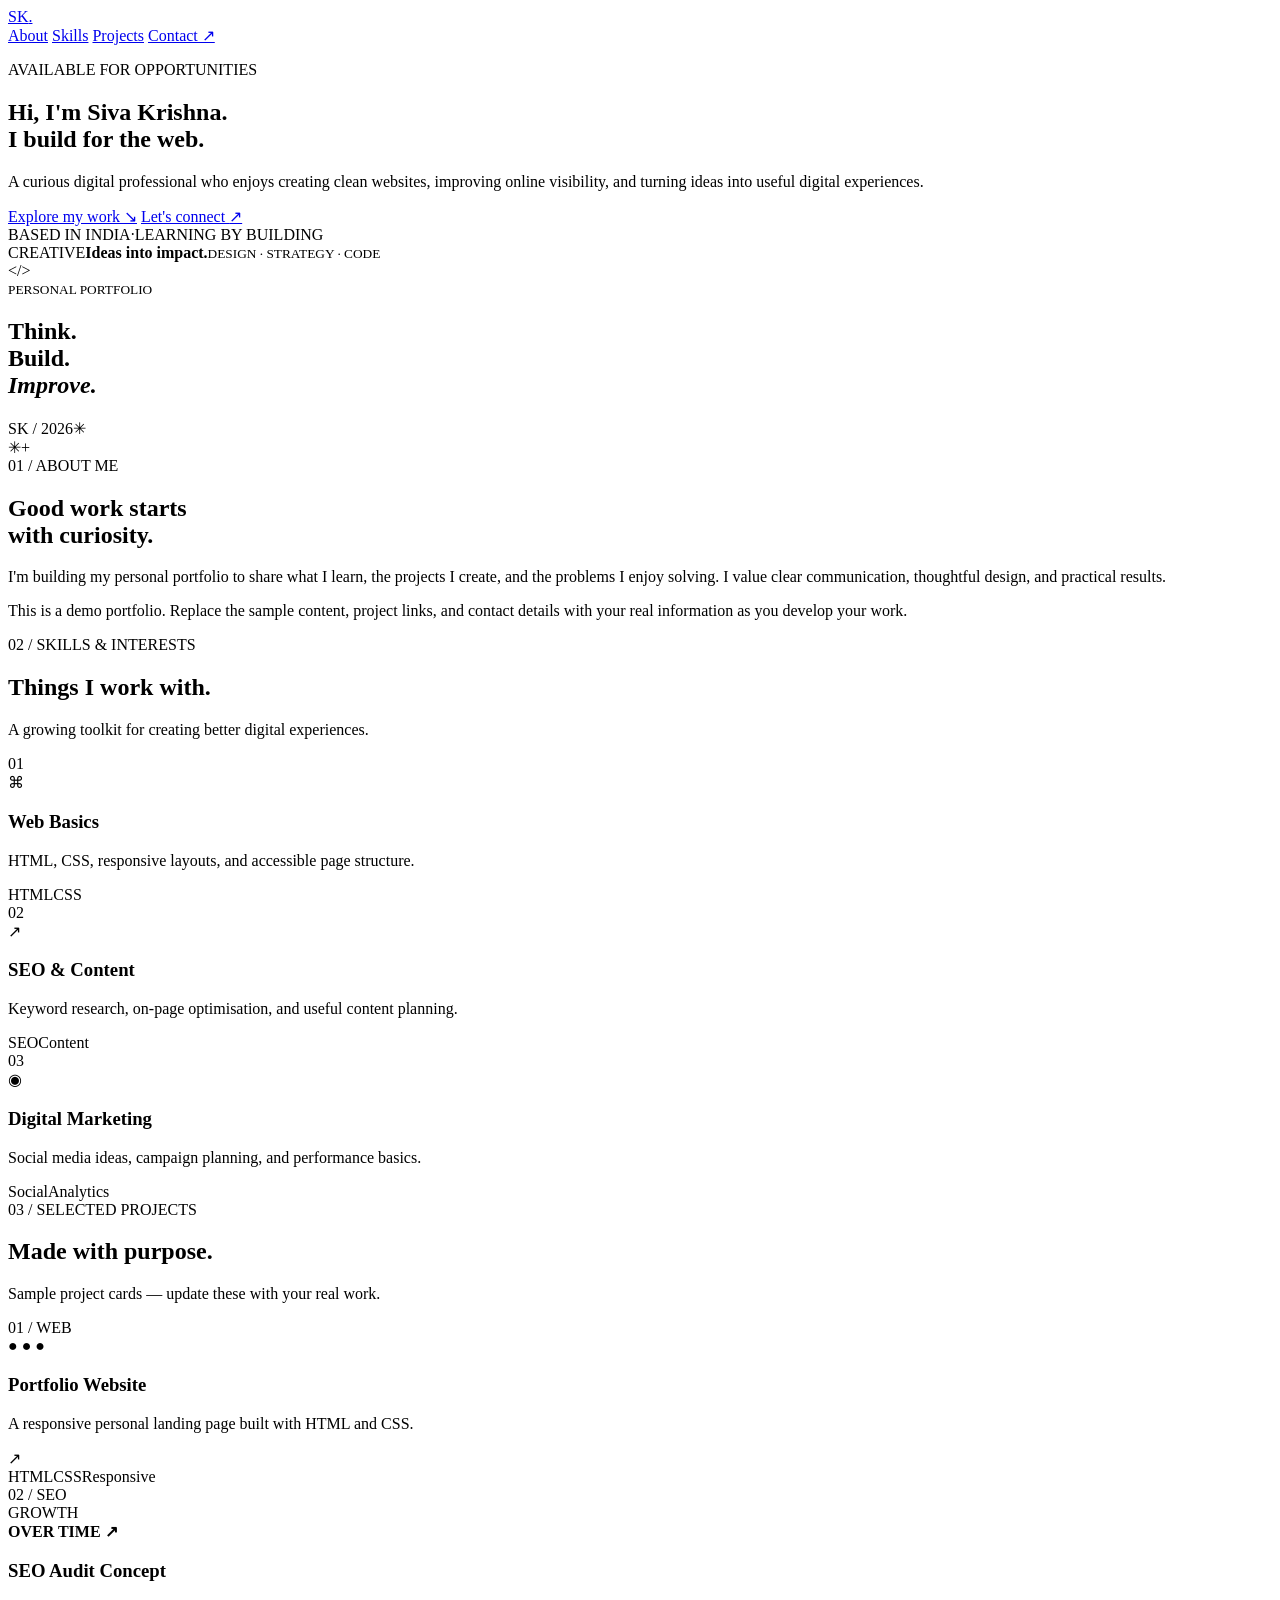
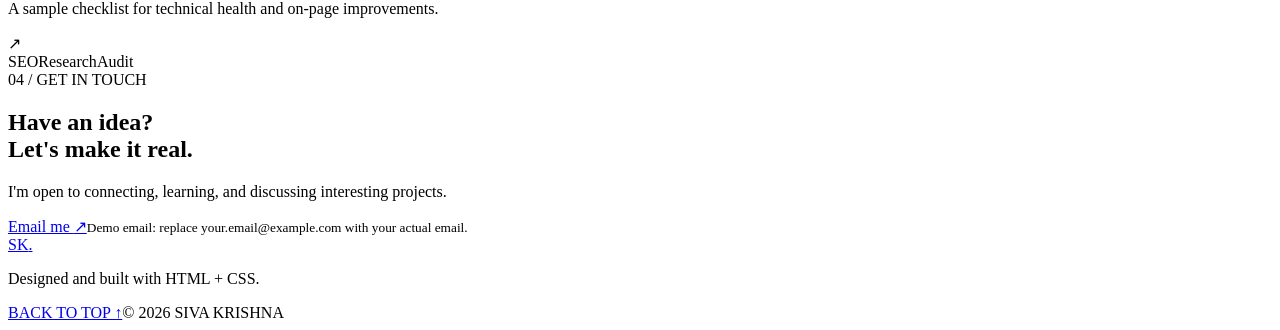
==== index.html @ f0904571 "Add responsive portfolio landing page" ====
<!DOCTYPE html>
<html lang="en">
<head>
  <meta charset="UTF-8">
  <meta name="viewport" content="width=device-width, initial-scale=1.0">
  <meta name="description" content="Siva Krishna's portfolio — web development, SEO, and digital projects.">
  <title>Siva Krishna | Portfolio</title>
  <link rel="stylesheet" href="style.css">
  <link rel="preconnect" href="https://fonts.googleapis.com">
  <link rel="preconnect" href="https://fonts.gstatic.com" crossorigin>
  <link href="https://fonts.googleapis.com/css2?family=DM+Sans:wght@400;500;600;700&family=Space+Grotesk:wght@400;500;600;700&display=swap" rel="stylesheet">
</head>
<body>
  <header class="site-header">
    <a class="brand" href="#home">SK<span>.</span></a>
    <nav aria-label="Main navigation">
      <a href="#about">About</a>
      <a href="#skills">Skills</a>
      <a href="#projects">Projects</a>
      <a class="nav-contact" href="#contact">Contact ↗</a>
    </nav>
  </header>

  <main>
    <section class="hero section-wrap" id="home">
      <div class="hero-copy">
        <p class="eyebrow"><span class="status-dot"></span> AVAILABLE FOR OPPORTUNITIES</p>
        <h1>Hi, I'm Siva Krishna.<br><span>I build for the web.</span></h1>
        <p class="hero-description">A curious digital professional who enjoys creating clean websites, improving online visibility, and turning ideas into useful digital experiences.</p>
        <div class="hero-actions">
          <a class="button button-primary" href="#projects">Explore my work <span>↘</span></a>
          <a class="button button-quiet" href="#contact">Let's connect <span>↗</span></a>
        </div>
        <div class="hero-meta"><span>BASED IN INDIA</span><span>·</span><span>LEARNING BY BUILDING</span></div>
      </div>
      <div class="hero-art" aria-label="Decorative portfolio graphic">
        <div class="orbit orbit-one"></div><div class="orbit orbit-two"></div>
        <div class="art-card card-back"><span>CREATIVE</span><b>Ideas into impact.</b><small>DESIGN · STRATEGY · CODE</small></div>
        <div class="art-card card-front"><span class="code-mark">&lt;/&gt;</span><div><small>PERSONAL PORTFOLIO</small><h2>Think.<br>Build.<br><em>Improve.</em></h2></div><div class="art-footer"><span>SK / 2026</span><span>✳</span></div></div>
        <span class="floating-star">✳</span><span class="floating-plus">+</span>
      </div>
    </section>

    <section class="about section-wrap" id="about">
      <div class="section-label"><span>01</span> / ABOUT ME</div>
      <div class="about-content"><h2>Good work starts<br>with <span>curiosity.</span></h2><div><p>I'm building my personal portfolio to share what I learn, the projects I create, and the problems I enjoy solving. I value clear communication, thoughtful design, and practical results.</p><p>This is a demo portfolio. Replace the sample content, project links, and contact details with your real information as you develop your work.</p></div></div>
    </section>

    <section class="skills section-wrap" id="skills">
      <div class="section-label"><span>02</span> / SKILLS & INTERESTS</div>
      <div class="section-heading"><h2>Things I work with<span>.</span></h2><p>A growing toolkit for creating better digital experiences.</p></div>
      <div class="skill-grid">
        <article class="skill-card"><span class="skill-number">01</span><div class="skill-icon">⌘</div><h3>Web Basics</h3><p>HTML, CSS, responsive layouts, and accessible page structure.</p><div class="tags"><span>HTML</span><span>CSS</span></div></article>
        <article class="skill-card"><span class="skill-number">02</span><div class="skill-icon">↗</div><h3>SEO & Content</h3><p>Keyword research, on-page optimisation, and useful content planning.</p><div class="tags"><span>SEO</span><span>Content</span></div></article>
        <article class="skill-card"><span class="skill-number">03</span><div class="skill-icon">◉</div><h3>Digital Marketing</h3><p>Social media ideas, campaign planning, and performance basics.</p><div class="tags"><span>Social</span><span>Analytics</span></div></article>
      </div>
    </section>

    <section class="projects section-wrap" id="projects">
      <div class="section-label"><span>03</span> / SELECTED PROJECTS</div>
      <div class="section-heading"><h2>Made with purpose<span>.</span></h2><p>Sample project cards — update these with your real work.</p></div>
      <div class="project-grid">
        <article class="project-card"><div class="project-visual visual-one"><span class="visual-label">01 / WEB</span><div class="mini-window"><div class="window-dots">● ● ●</div><div class="mini-lines"></div><div class="mini-block"></div></div></div><div class="project-info"><div><h3>Portfolio Website</h3><p>A responsive personal landing page built with HTML and CSS.</p></div><span class="project-arrow">↗</span></div><div class="tags"><span>HTML</span><span>CSS</span><span>Responsive</span></div></article>
        <article class="project-card"><div class="project-visual visual-two"><span class="visual-label">02 / SEO</span><div class="chart-demo"><span style="height:36%"></span><span style="height:58%"></span><span style="height:45%"></span><span style="height:78%"></span><span style="height:94%"></span></div><div class="chart-caption">GROWTH<br><b>OVER TIME ↗</b></div></div><div class="project-info"><div><h3>SEO Audit Concept</h3><p>A sample checklist for technical health and on-page improvements.</p></div><span class="project-arrow">↗</span></div><div class="tags"><span>SEO</span><span>Research</span><span>Audit</span></div></article>
      </div>
    </section>

    <section class="contact section-wrap" id="contact">
      <div class="contact-panel"><div class="section-label"><span>04</span> / GET IN TOUCH</div><h2>Have an idea?<br><span>Let's make it real.</span></h2><p>I'm open to connecting, learning, and discussing interesting projects.</p><a class="button button-primary" href="mailto:your.email@example.com">Email me <span>↗</span></a><small>Demo email: replace your.email@example.com with your actual email.</small></div>
    </section>
  </main>

  <footer class="site-footer section-wrap"><a class="brand" href="#home">SK<span>.</span></a><p>Designed and built with HTML + CSS.</p><a href="#home">BACK TO TOP ↑</a><span>© 2026 SIVA KRISHNA</span></footer>
</body>
</html>
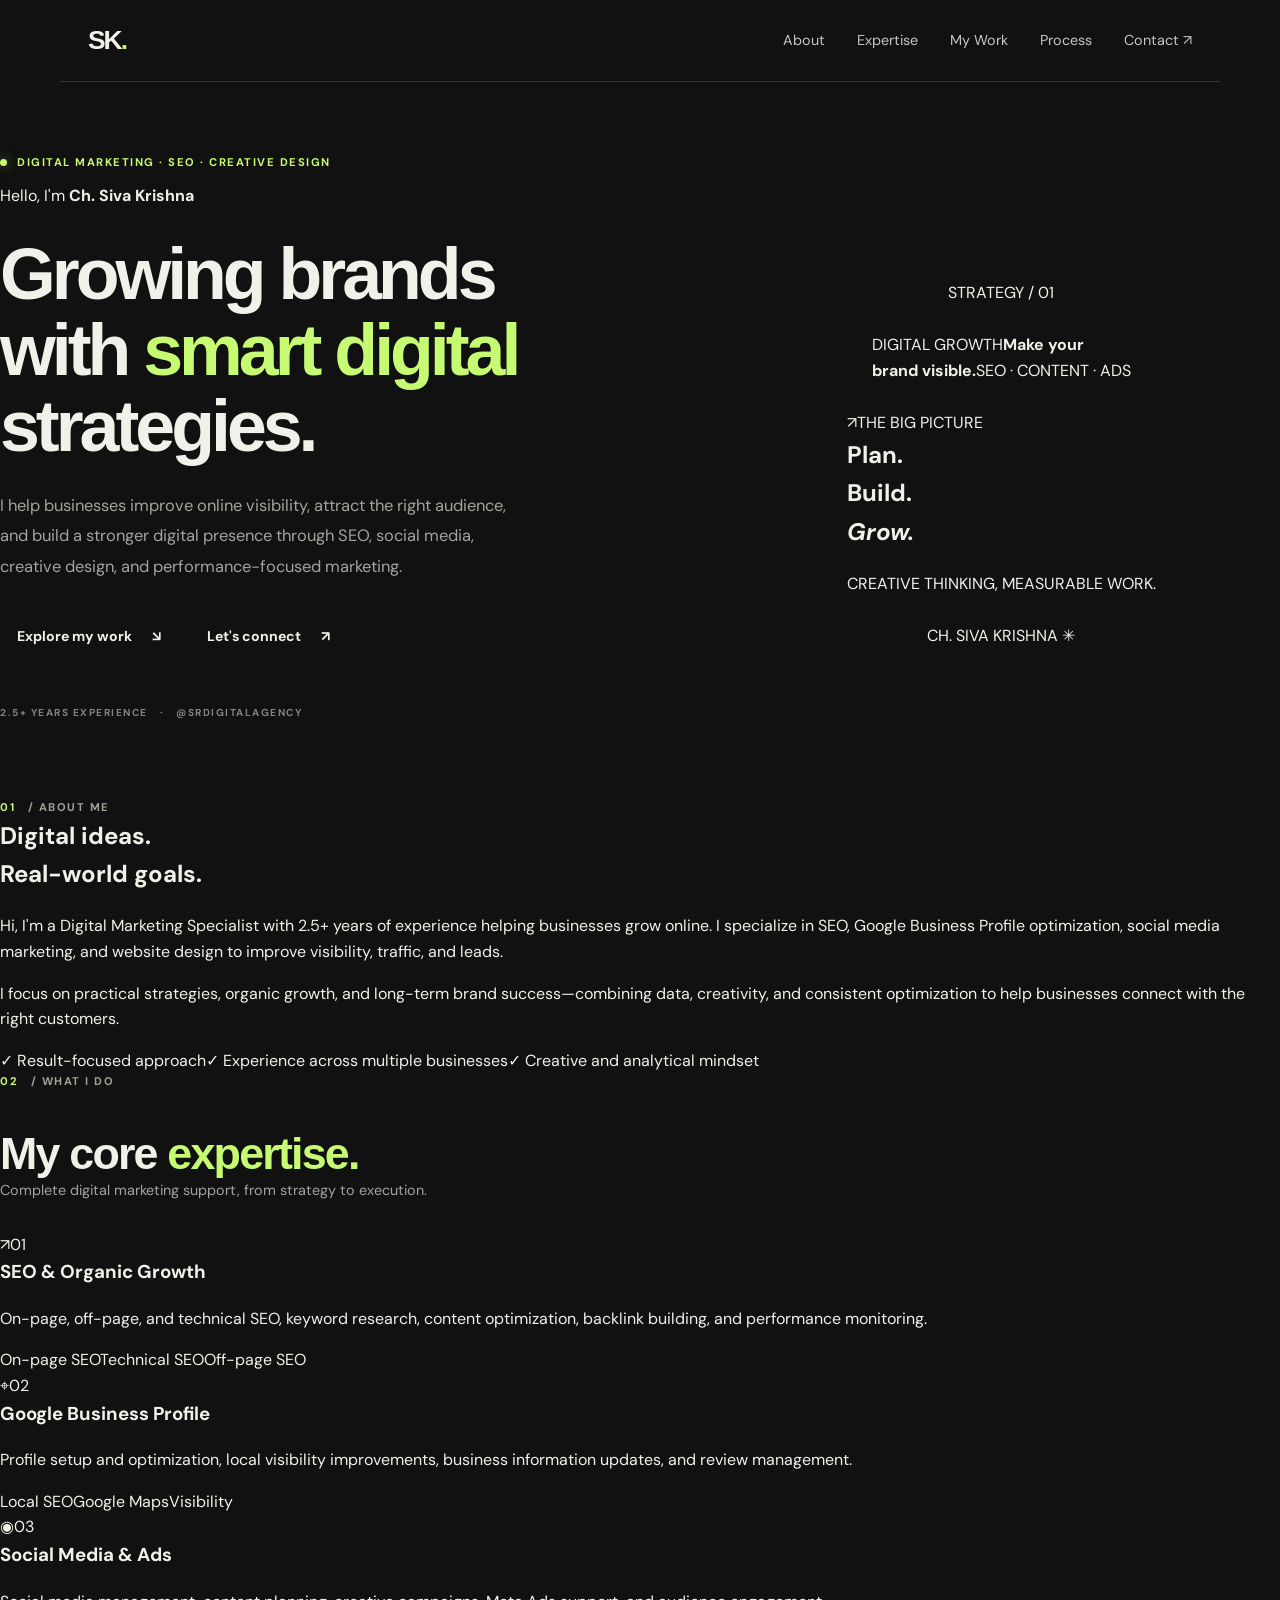
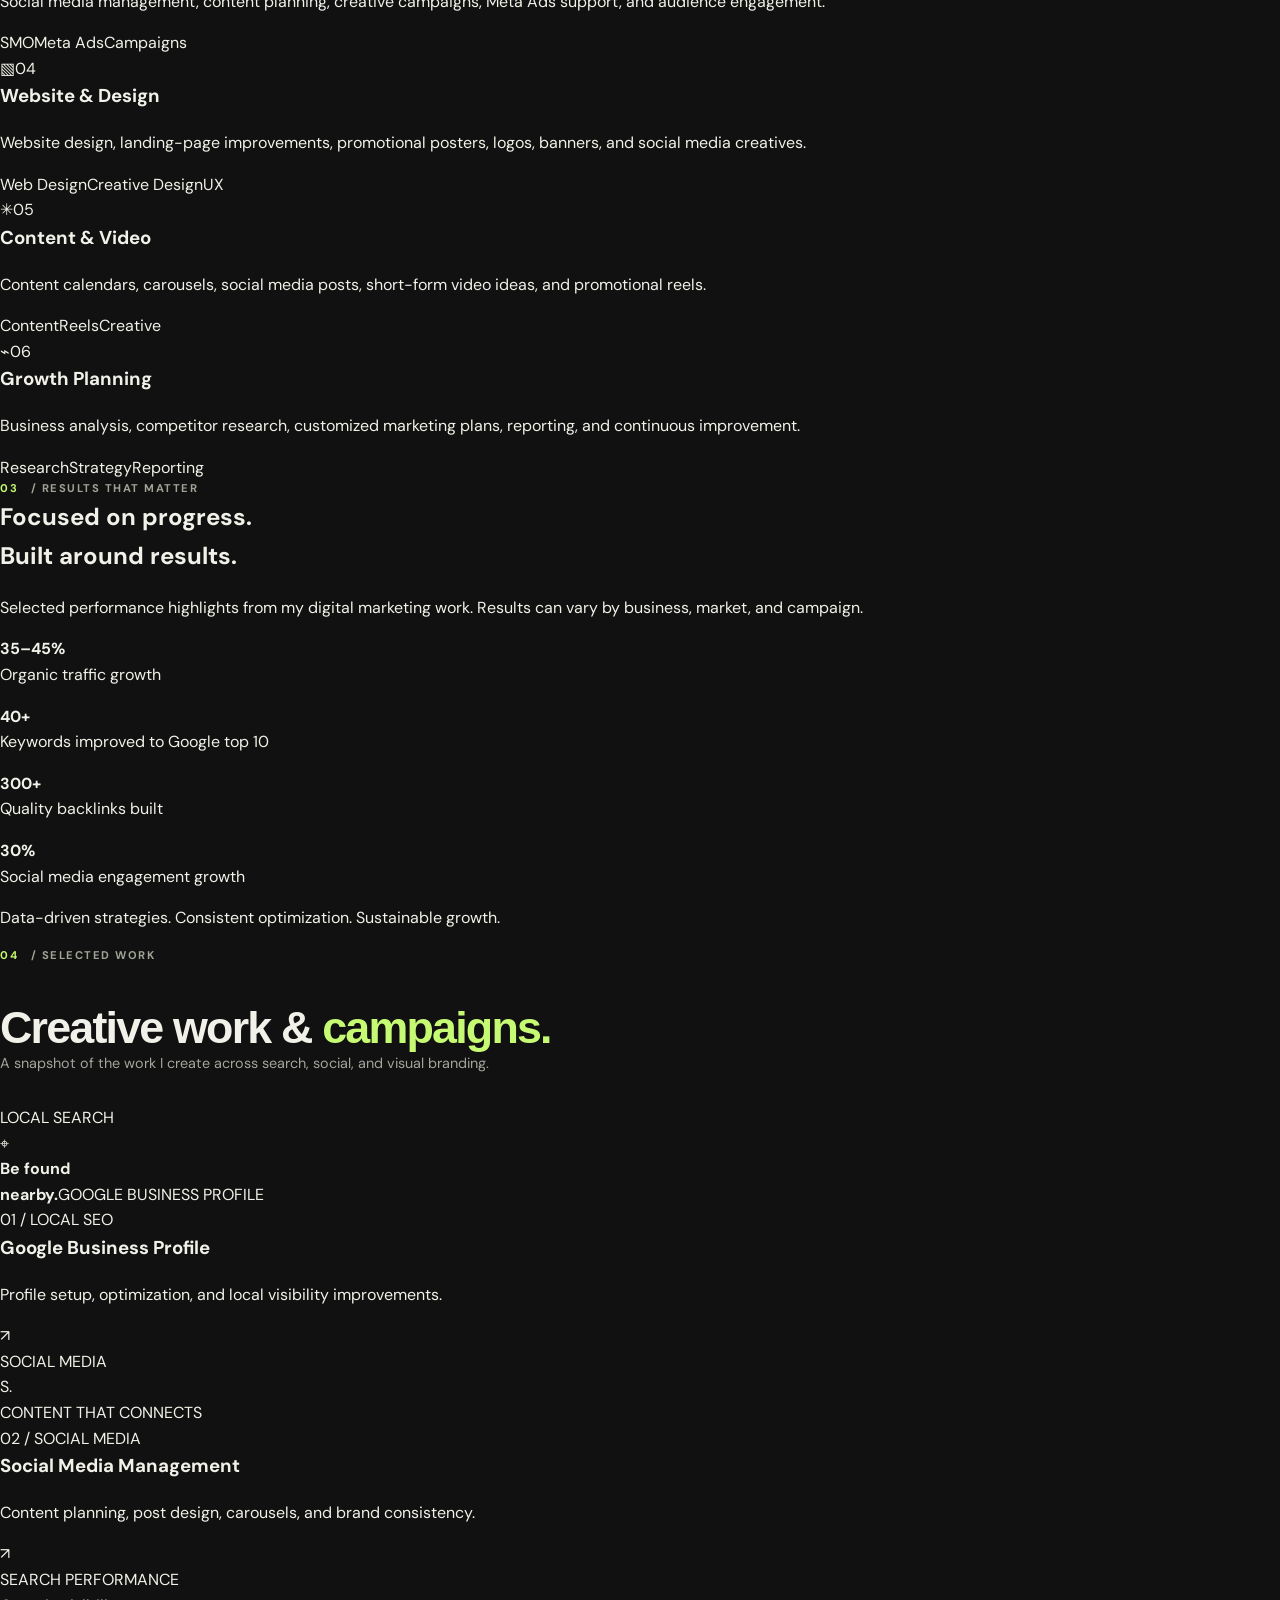
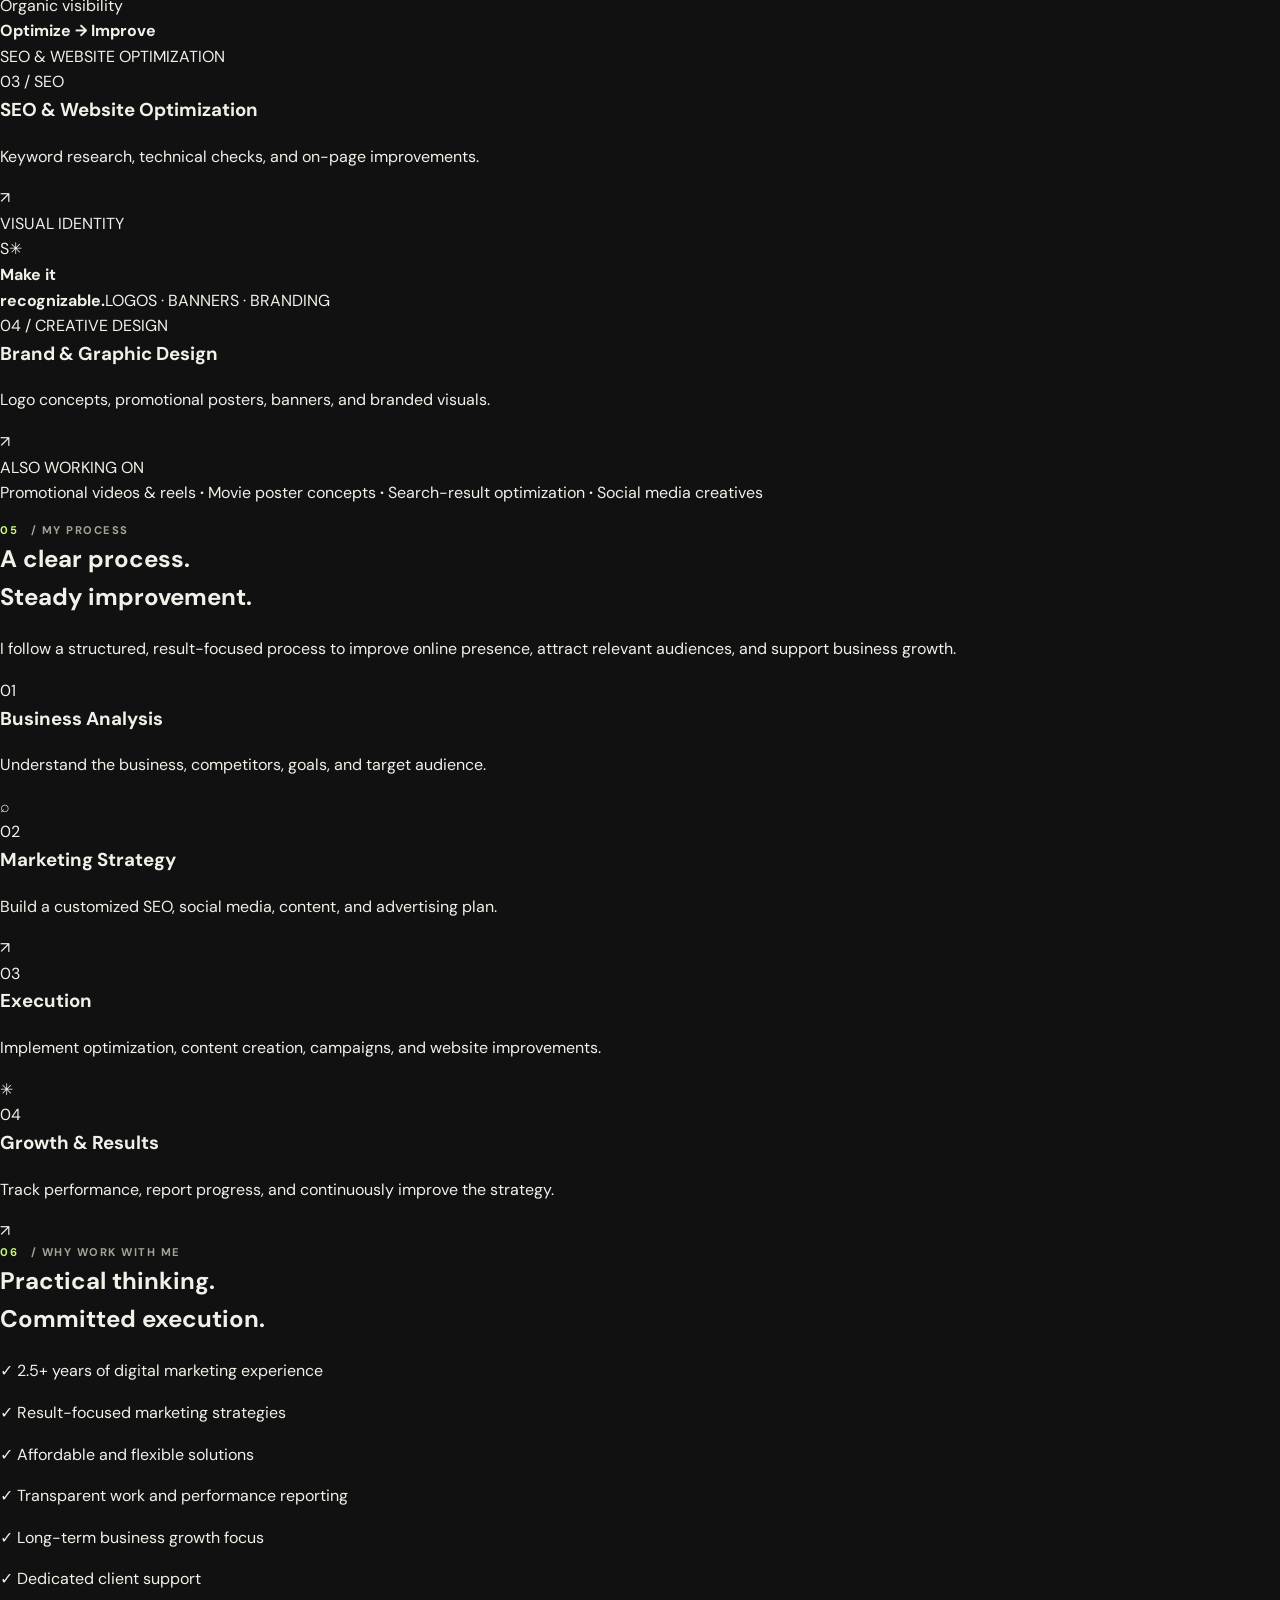
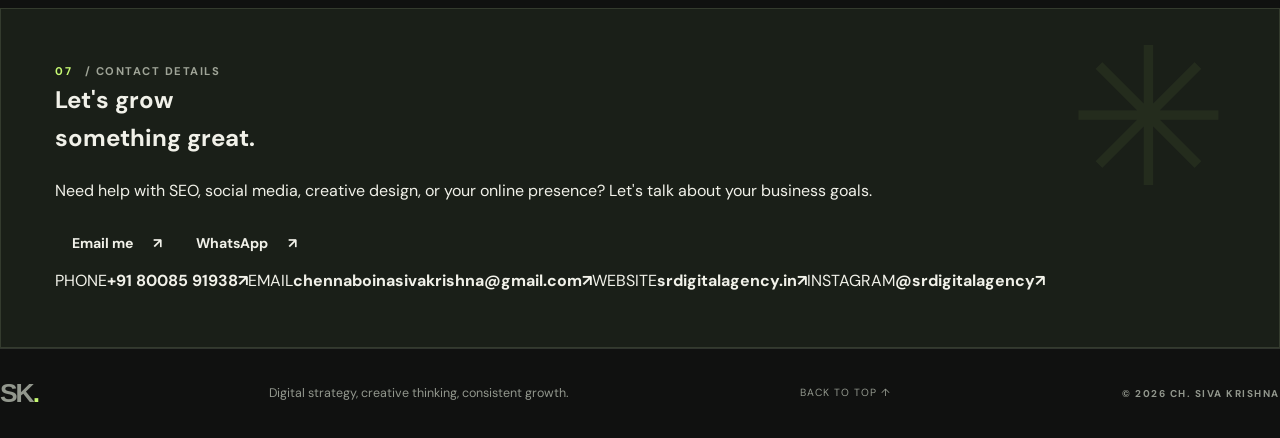
==== commit 45c4216c: "Update portfolio using Canva reference and digital marketing content" ====
--- a/index.html
+++ b/index.html
@@ -3,73 +3,118 @@
 <head>
   <meta charset="UTF-8">
   <meta name="viewport" content="width=device-width, initial-scale=1.0">
-  <meta name="description" content="Siva Krishna's portfolio — web development, SEO, and digital projects.">
-  <title>Siva Krishna | Portfolio</title>
-  <link rel="stylesheet" href="style.css">
+  <meta name="description" content="Ch. Siva Krishna — Digital Marketing Specialist focused on SEO, Google Business Profile, social media marketing, creative design, and website optimization.">
+  <meta name="theme-color" content="#111111">
+  <title>Ch. Siva Krishna | Digital Marketing Portfolio</title>
   <link rel="preconnect" href="https://fonts.googleapis.com">
   <link rel="preconnect" href="https://fonts.gstatic.com" crossorigin>
-  <link href="https://fonts.googleapis.com/css2?family=DM+Sans:wght@400;500;600;700&family=Space+Grotesk:wght@400;500;600;700&display=swap" rel="stylesheet">
+  <link href="https://fonts.googleapis.com/css2?family=DM+Sans:wght@400;500;600;700&family=Manrope:wght@400;500;600;700;800&display=swap" rel="stylesheet">
+  <link rel="stylesheet" href="style.css">
 </head>
 <body>
   <header class="site-header">
-    <a class="brand" href="#home">SK<span>.</span></a>
+    <a class="brand" href="#home" aria-label="Siva Krishna home">SK<span>.</span></a>
     <nav aria-label="Main navigation">
-      <a href="#about">About</a>
-      <a href="#skills">Skills</a>
-      <a href="#projects">Projects</a>
-      <a class="nav-contact" href="#contact">Contact ↗</a>
+      <a href="#about">About</a><a href="#expertise">Expertise</a><a href="#work">My Work</a><a href="#process">Process</a>
+      <a class="nav-cta" href="#contact">Contact <span>↗</span></a>
     </nav>
   </header>
 
   <main>
-    <section class="hero section-wrap" id="home">
+    <section class="hero wrap" id="home">
       <div class="hero-copy">
-        <p class="eyebrow"><span class="status-dot"></span> AVAILABLE FOR OPPORTUNITIES</p>
-        <h1>Hi, I'm Siva Krishna.<br><span>I build for the web.</span></h1>
-        <p class="hero-description">A curious digital professional who enjoys creating clean websites, improving online visibility, and turning ideas into useful digital experiences.</p>
+        <p class="eyebrow"><span class="status-dot"></span> DIGITAL MARKETING · SEO · CREATIVE DESIGN</p>
+        <p class="intro-line">Hello, I'm <strong>Ch. Siva Krishna</strong></p>
+        <h1>Growing brands<br>with <span>smart digital</span><br>strategies.</h1>
+        <p class="hero-description">I help businesses improve online visibility, attract the right audience, and build a stronger digital presence through SEO, social media, creative design, and performance-focused marketing.</p>
         <div class="hero-actions">
-          <a class="button button-primary" href="#projects">Explore my work <span>↘</span></a>
-          <a class="button button-quiet" href="#contact">Let's connect <span>↗</span></a>
+          <a class="button primary" href="#work">Explore my work <span>↘</span></a>
+          <a class="button secondary" href="#contact">Let's connect <span>↗</span></a>
         </div>
-        <div class="hero-meta"><span>BASED IN INDIA</span><span>·</span><span>LEARNING BY BUILDING</span></div>
+        <div class="hero-meta"><span>2.5+ YEARS EXPERIENCE</span><span class="meta-dot">·</span><span>@SRDIGITALAGENCY</span></div>
       </div>
-      <div class="hero-art" aria-label="Decorative portfolio graphic">
-        <div class="orbit orbit-one"></div><div class="orbit orbit-two"></div>
-        <div class="art-card card-back"><span>CREATIVE</span><b>Ideas into impact.</b><small>DESIGN · STRATEGY · CODE</small></div>
-        <div class="art-card card-front"><span class="code-mark">&lt;/&gt;</span><div><small>PERSONAL PORTFOLIO</small><h2>Think.<br>Build.<br><em>Improve.</em></h2></div><div class="art-footer"><span>SK / 2026</span><span>✳</span></div></div>
-        <span class="floating-star">✳</span><span class="floating-plus">+</span>
+      <div class="hero-art" aria-label="Abstract digital strategy illustration">
+        <div class="ring ring-a"></div><div class="ring ring-b"></div>
+        <div class="floating-label label-top">STRATEGY / 01</div>
+        <div class="hero-tile tile-back"><span class="tile-kicker">DIGITAL GROWTH</span><strong>Make your<br>brand visible.</strong><span class="tile-bottom">SEO · CONTENT · ADS</span></div>
+        <div class="hero-tile tile-front"><span class="tile-symbol">↗</span><span class="tile-kicker">THE BIG PICTURE</span><h2>Plan.<br>Build.<br><em>Grow.</em></h2><div class="tile-rule"></div><span class="tile-bottom">CREATIVE THINKING, MEASURABLE WORK.</span></div>
+        <div class="floating-label label-bottom">CH. SIVA KRISHNA <span>✳</span></div>
       </div>
     </section>
 
-    <section class="about section-wrap" id="about">
+    <section class="section wrap about-section" id="about">
       <div class="section-label"><span>01</span> / ABOUT ME</div>
-      <div class="about-content"><h2>Good work starts<br>with <span>curiosity.</span></h2><div><p>I'm building my personal portfolio to share what I learn, the projects I create, and the problems I enjoy solving. I value clear communication, thoughtful design, and practical results.</p><p>This is a demo portfolio. Replace the sample content, project links, and contact details with your real information as you develop your work.</p></div></div>
-    </section>
-
-    <section class="skills section-wrap" id="skills">
-      <div class="section-label"><span>02</span> / SKILLS & INTERESTS</div>
-      <div class="section-heading"><h2>Things I work with<span>.</span></h2><p>A growing toolkit for creating better digital experiences.</p></div>
-      <div class="skill-grid">
-        <article class="skill-card"><span class="skill-number">01</span><div class="skill-icon">⌘</div><h3>Web Basics</h3><p>HTML, CSS, responsive layouts, and accessible page structure.</p><div class="tags"><span>HTML</span><span>CSS</span></div></article>
-        <article class="skill-card"><span class="skill-number">02</span><div class="skill-icon">↗</div><h3>SEO & Content</h3><p>Keyword research, on-page optimisation, and useful content planning.</p><div class="tags"><span>SEO</span><span>Content</span></div></article>
-        <article class="skill-card"><span class="skill-number">03</span><div class="skill-icon">◉</div><h3>Digital Marketing</h3><p>Social media ideas, campaign planning, and performance basics.</p><div class="tags"><span>Social</span><span>Analytics</span></div></article>
+      <div class="about-grid">
+        <h2>Digital ideas.<br><span>Real-world goals.</span></h2>
+        <div class="about-copy">
+          <p>Hi, I'm a Digital Marketing Specialist with 2.5+ years of experience helping businesses grow online. I specialize in SEO, Google Business Profile optimization, social media marketing, and website design to improve visibility, traffic, and leads.</p>
+          <p>I focus on practical strategies, organic growth, and long-term brand success—combining data, creativity, and consistent optimization to help businesses connect with the right customers.</p>
+          <div class="check-list"><span>✓ Result-focused approach</span><span>✓ Experience across multiple businesses</span><span>✓ Creative and analytical mindset</span></div>
+        </div>
       </div>
     </section>
 
-    <section class="projects section-wrap" id="projects">
-      <div class="section-label"><span>03</span> / SELECTED PROJECTS</div>
-      <div class="section-heading"><h2>Made with purpose<span>.</span></h2><p>Sample project cards — update these with your real work.</p></div>
-      <div class="project-grid">
-        <article class="project-card"><div class="project-visual visual-one"><span class="visual-label">01 / WEB</span><div class="mini-window"><div class="window-dots">● ● ●</div><div class="mini-lines"></div><div class="mini-block"></div></div></div><div class="project-info"><div><h3>Portfolio Website</h3><p>A responsive personal landing page built with HTML and CSS.</p></div><span class="project-arrow">↗</span></div><div class="tags"><span>HTML</span><span>CSS</span><span>Responsive</span></div></article>
-        <article class="project-card"><div class="project-visual visual-two"><span class="visual-label">02 / SEO</span><div class="chart-demo"><span style="height:36%"></span><span style="height:58%"></span><span style="height:45%"></span><span style="height:78%"></span><span style="height:94%"></span></div><div class="chart-caption">GROWTH<br><b>OVER TIME ↗</b></div></div><div class="project-info"><div><h3>SEO Audit Concept</h3><p>A sample checklist for technical health and on-page improvements.</p></div><span class="project-arrow">↗</span></div><div class="tags"><span>SEO</span><span>Research</span><span>Audit</span></div></article>
+    <section class="section wrap" id="expertise">
+      <div class="section-label"><span>02</span> / WHAT I DO</div>
+      <div class="section-heading"><div><h2>My core <span>expertise.</span></h2><p>Complete digital marketing support, from strategy to execution.</p></div></div>
+      <div class="service-grid">
+        <article class="service-card"><div class="card-top"><span class="service-icon">↗</span><span class="card-index">01</span></div><h3>SEO & Organic Growth</h3><p>On-page, off-page, and technical SEO, keyword research, content optimization, backlink building, and performance monitoring.</p><div class="tag-row"><span>On-page SEO</span><span>Technical SEO</span><span>Off-page SEO</span></div></article>
+        <article class="service-card"><div class="card-top"><span class="service-icon">⌖</span><span class="card-index">02</span></div><h3>Google Business Profile</h3><p>Profile setup and optimization, local visibility improvements, business information updates, and review management.</p><div class="tag-row"><span>Local SEO</span><span>Google Maps</span><span>Visibility</span></div></article>
+        <article class="service-card"><div class="card-top"><span class="service-icon">◉</span><span class="card-index">03</span></div><h3>Social Media & Ads</h3><p>Social media management, content planning, creative campaigns, Meta Ads support, and audience engagement.</p><div class="tag-row"><span>SMO</span><span>Meta Ads</span><span>Campaigns</span></div></article>
+        <article class="service-card"><div class="card-top"><span class="service-icon">▧</span><span class="card-index">04</span></div><h3>Website & Design</h3><p>Website design, landing-page improvements, promotional posters, logos, banners, and social media creatives.</p><div class="tag-row"><span>Web Design</span><span>Creative Design</span><span>UX</span></div></article>
+        <article class="service-card"><div class="card-top"><span class="service-icon">✳</span><span class="card-index">05</span></div><h3>Content & Video</h3><p>Content calendars, carousels, social media posts, short-form video ideas, and promotional reels.</p><div class="tag-row"><span>Content</span><span>Reels</span><span>Creative</span></div></article>
+        <article class="service-card"><div class="card-top"><span class="service-icon">⌁</span><span class="card-index">06</span></div><h3>Growth Planning</h3><p>Business analysis, competitor research, customized marketing plans, reporting, and continuous improvement.</p><div class="tag-row"><span>Research</span><span>Strategy</span><span>Reporting</span></div></article>
       </div>
     </section>
 
-    <section class="contact section-wrap" id="contact">
-      <div class="contact-panel"><div class="section-label"><span>04</span> / GET IN TOUCH</div><h2>Have an idea?<br><span>Let's make it real.</span></h2><p>I'm open to connecting, learning, and discussing interesting projects.</p><a class="button button-primary" href="mailto:your.email@example.com">Email me <span>↗</span></a><small>Demo email: replace your.email@example.com with your actual email.</small></div>
+    <section class="section wrap results-section">
+      <div class="section-label"><span>03</span> / RESULTS THAT MATTER</div>
+      <div class="results-intro"><h2>Focused on progress.<br><span>Built around results.</span></h2><p>Selected performance highlights from my digital marketing work. Results can vary by business, market, and campaign.</p></div>
+      <div class="metrics-grid">
+        <div class="metric"><strong>35–45<span>%</span></strong><p>Organic traffic growth</p><span class="metric-line"></span></div>
+        <div class="metric"><strong>40<span>+</span></strong><p>Keywords improved to Google top 10</p><span class="metric-line"></span></div>
+        <div class="metric"><strong>300<span>+</span></strong><p>Quality backlinks built</p><span class="metric-line"></span></div>
+        <div class="metric"><strong>30<span>%</span></strong><p>Social media engagement growth</p><span class="metric-line"></span></div>
+      </div>
+      <p class="results-note">Data-driven strategies. Consistent optimization. Sustainable growth.</p>
+    </section>
+
+    <section class="section wrap" id="work">
+      <div class="section-label"><span>04</span> / SELECTED WORK</div>
+      <div class="section-heading"><div><h2>Creative work & <span>campaigns.</span></h2><p>A snapshot of the work I create across search, social, and visual branding.</p></div></div>
+      <div class="work-grid">
+        <article class="work-card"><div class="work-art art-local"><span class="work-overline">LOCAL SEARCH</span><div class="map-pin">⌖</div><strong>Be found<br>nearby.</strong><span class="art-caption">GOOGLE BUSINESS PROFILE</span></div><div class="work-info"><div><span class="work-category">01 / LOCAL SEO</span><h3>Google Business Profile</h3><p>Profile setup, optimization, and local visibility improvements.</p></div><span class="work-arrow">↗</span></div></article>
+        <article class="work-card"><div class="work-art art-social"><span class="work-overline">SOCIAL MEDIA</span><div class="social-window"><span class="social-mark">S.</span><div class="social-lines"><i></i><i></i><i></i></div><div class="social-block"></div></div><span class="art-caption">CONTENT THAT CONNECTS</span></div><div class="work-info"><div><span class="work-category">02 / SOCIAL MEDIA</span><h3>Social Media Management</h3><p>Content planning, post design, carousels, and brand consistency.</p></div><span class="work-arrow">↗</span></div></article>
+        <article class="work-card"><div class="work-art art-seo"><span class="work-overline">SEARCH PERFORMANCE</span><div class="seo-window"><span>Organic visibility</span><div class="seo-bars"><i></i><i></i><i></i><i></i><i></i></div><b>Optimize → Improve</b></div><span class="art-caption">SEO & WEBSITE OPTIMIZATION</span></div><div class="work-info"><div><span class="work-category">03 / SEO</span><h3>SEO & Website Optimization</h3><p>Keyword research, technical checks, and on-page improvements.</p></div><span class="work-arrow">↗</span></div></article>
+        <article class="work-card"><div class="work-art art-brand"><span class="work-overline">VISUAL IDENTITY</span><div class="brand-mark">S<span>✳</span></div><strong>Make it<br>recognizable.</strong><span class="art-caption">LOGOS · BANNERS · BRANDING</span></div><div class="work-info"><div><span class="work-category">04 / CREATIVE DESIGN</span><h3>Brand & Graphic Design</h3><p>Logo concepts, promotional posters, banners, and branded visuals.</p></div><span class="work-arrow">↗</span></div></article>
+      </div>
+      <div class="more-work"><span>ALSO WORKING ON</span><p>Promotional videos & reels <b>·</b> Movie poster concepts <b>·</b> Search-result optimization <b>·</b> Social media creatives</p></div>
+    </section>
+
+    <section class="section wrap process-section" id="process">
+      <div class="section-label"><span>05</span> / MY PROCESS</div>
+      <div class="process-intro"><h2>A clear process.<br><span>Steady improvement.</span></h2><p>I follow a structured, result-focused process to improve online presence, attract relevant audiences, and support business growth.</p></div>
+      <div class="process-list">
+        <article class="process-step"><span class="step-number">01</span><div><h3>Business Analysis</h3><p>Understand the business, competitors, goals, and target audience.</p></div><span class="step-symbol">⌕</span></article>
+        <article class="process-step"><span class="step-number">02</span><div><h3>Marketing Strategy</h3><p>Build a customized SEO, social media, content, and advertising plan.</p></div><span class="step-symbol">↗</span></article>
+        <article class="process-step"><span class="step-number">03</span><div><h3>Execution</h3><p>Implement optimization, content creation, campaigns, and website improvements.</p></div><span class="step-symbol">✳</span></article>
+        <article class="process-step"><span class="step-number">04</span><div><h3>Growth & Results</h3><p>Track performance, report progress, and continuously improve the strategy.</p></div><span class="step-symbol">↗</span></article>
+      </div>
+    </section>
+
+    <section class="section wrap why-section">
+      <div class="section-label"><span>06</span> / WHY WORK WITH ME</div>
+      <div class="why-grid"><h2>Practical thinking.<br><span>Committed execution.</span></h2><div class="why-points"><p><span>✓</span> 2.5+ years of digital marketing experience</p><p><span>✓</span> Result-focused marketing strategies</p><p><span>✓</span> Affordable and flexible solutions</p><p><span>✓</span> Transparent work and performance reporting</p><p><span>✓</span> Long-term business growth focus</p><p><span>✓</span> Dedicated client support</p></div></div>
+    </section>
+
+    <section class="contact-section wrap" id="contact">
+      <div class="contact-panel">
+        <div class="contact-copy"><div class="section-label"><span>07</span> / CONTACT DETAILS</div><h2>Let's grow<br><span>something great.</span></h2><p>Need help with SEO, social media, creative design, or your online presence? Let's talk about your business goals.</p><div class="contact-actions"><a class="button primary" href="mailto:chennaboinasivakrishna@gmail.com">Email me <span>↗</span></a><a class="button secondary" href="https://wa.me/918008591938" target="_blank" rel="noopener noreferrer">WhatsApp <span>↗</span></a></div></div>
+        <div class="contact-details"><a href="tel:+918008591938"><span>PHONE</span><strong>+91 80085 91938</strong><b>↗</b></a><a href="mailto:chennaboinasivakrishna@gmail.com"><span>EMAIL</span><strong>chennaboinasivakrishna@gmail.com</strong><b>↗</b></a><a href="https://www.srdigitalagency.in" target="_blank" rel="noopener noreferrer"><span>WEBSITE</span><strong>srdigitalagency.in</strong><b>↗</b></a><a href="https://www.instagram.com/srdigitalagency/" target="_blank" rel="noopener noreferrer"><span>INSTAGRAM</span><strong>@srdigitalagency</strong><b>↗</b></a></div>
+      </div>
     </section>
   </main>
 
-  <footer class="site-footer section-wrap"><a class="brand" href="#home">SK<span>.</span></a><p>Designed and built with HTML + CSS.</p><a href="#home">BACK TO TOP ↑</a><span>© 2026 SIVA KRISHNA</span></footer>
+  <footer class="site-footer wrap"><a class="brand" href="#home">SK<span>.</span></a><p>Digital strategy, creative thinking, consistent growth.</p><a class="back-top" href="#home">BACK TO TOP ↑</a><span>© <span id="year">2026</span> CH. SIVA KRISHNA</span></footer>
 </body>
 </html>
--- a/style.css
+++ b/style.css
@@ -0,0 +1 @@
+:root{--bg:#101110;--panel:#171917;--text:#f1f1e9;--muted:#a1a59c;--line:#30342e;--accent:#c7fa73;--font:'DM Sans',sans-serif;--display:'Space Grotesk',sans-serif}*{box-sizing:border-box}html{scroll-behavior:smooth;scroll-padding-top:90px}body{margin:0;background:var(--bg);color:var(--text);font-family:var(--font);line-height:1.6}a{color:inherit;text-decoration:none}.site-header{height:82px;max-width:1160px;margin:auto;padding:0 28px;display:flex;align-items:center;justify-content:space-between;border-bottom:1px solid var(--line)}.brand{font:700 1.65rem var(--display);letter-spacing:-2px}.brand span,.section-heading h2 span{color:var(--accent)}nav{display:flex;align-items:center;gap:32px;color:#c4c7be;font-size:.9rem}nav a:hover,.site-footer a:hover{color:var(--accent)}.nav-contact{padding:9px 15px;border:1px solid #4a4f44;border-radius:4px;color:var(--text)}.section-wrap{max-width:1160px;margin:0 auto;padding-left:28px;padding-right:28px}.hero{min-height:650px;display:grid;grid-template-columns:1.1fr .9fr;align-items:center;gap:40px;padding-top:72px;padding-bottom:78px}.eyebrow,.section-label,.hero-meta,.visual-label,.art-card small,.art-card>span,.site-footer>span{font-size:.7rem;letter-spacing:1.5px;font-weight:700}.eyebrow{color:var(--accent);display:flex;align-items:center;gap:10px}.status-dot{width:7px;height:7px;border-radius:50%;background:var(--accent);box-shadow:0 0 12px #c7fa7380}h1,h2,h3,p{margin-top:0}h1{font:600 clamp(3rem,5.6vw,5.1rem)/1.06 var(--display);letter-spacing:-4px;margin:27px 0}.hero h1 span,.about h2 span,.contact h2 span{color:var(--accent)}.hero-description{color:var(--muted);max-width:510px;font-size:1.03rem;line-height:1.85}.hero-actions{display:flex;align-items:center;gap:12px;margin-top:30px}.button{display:inline-flex;gap:20px;align-items:center;padding:13px 17px;border-radius:4px;font-size:.88rem;font-weight:700;transition:transform .2s}.button:hover{transform:translateY(-2px)}.button-primary{background:var(--accent);color:#151812}.button-quiet{border:1px solid var(--line)}.hero-meta{display:flex;gap:12px;color:#81867b;margin-top:44px;font-size:.63rem}.hero-art{height:450px;position:relative;display:grid;place-items:center;overflow:hidden}.orbit{position:absolute;border:1px solid #31372c;border-radius:50%;width:380px;height:380px}.orbit-two{width:300px;height:300px;border-style:dashed}.art-card{position:absolute;width:260px;height:330px;padding:22px;border-radius:7px;box-shadow:0 25px 70px #0008}.card-back{background:#c6fa74;color:#171a13;transform:translate(45px,-12px) rotate(9deg);display:flex;flex-direction:column;justify-content:space-between}.card-back b{font:600 2.3rem/1.08 var(--display);letter-spacing:-1px}.card-front{background:#20251f;border:1px solid #4a5344;transform:translate(-28px,20px) rotate(-5deg);display:flex;flex-direction:column;justify-content:space-between}.code-mark{color:var(--accent);font:700 1.5rem var(--display)}.art-card h2{font:600 2.5rem/1.03 var(--display);letter-spacing:-2px;margin:9px 0}.art-card h2 em{font-style:normal;color:var(--accent)}.art-card small{font-size:.58rem;color:#9ca493}.art-footer{display:flex;justify-content:space-between;color:#9ca493;font-size:.7rem}.art-footer span:last-child{font-size:1.4rem;color:var(--accent)}.floating-star,.floating-plus{position:absolute;color:var(--accent);font-size:2rem}.floating-star{top:45px;right:55px}.floating-plus{bottom:50px;left:30px}.about,.skills,.projects{padding-top:90px;padding-bottom:90px;border-top:1px solid var(--line)}.section-label{color:#9fa497}.section-label span{color:var(--accent);margin-right:8px}.about-content{display:grid;grid-template-columns:1fr 1fr;gap:70px;margin-top:42px}.about h2,.contact h2{font:600 clamp(2.5rem,4.5vw,4rem)/1.1 var(--display);letter-spacing:-2.5px;margin:0}.about-content>div{max-width:490px;color:var(--muted)}.about-content p{margin-bottom:15px}.section-heading{display:flex;align-items:end;justify-content:space-between;gap:20px;margin:38px 0 30px}.section-heading h2{font:600 clamp(2rem,3.5vw,3rem)/1.1 var(--display);letter-spacing:-1.8px;margin:0}.section-heading p{color:var(--muted);margin:0;font-size:.9rem}.skill-grid{display:grid;grid-template-columns:repeat(3,1fr);gap:16px}.skill-card{position:relative;background:var(--panel);border:1px solid var(--line);padding:26px;min-height:245px}.skill-number{position:absolute;right:24px;top:23px;color:#73796e;font-size:.72rem}.skill-icon{font-size:1.8rem;color:var(--accent);margin-bottom:28px}.skill-card h3,.project-info h3{font:600 1.2rem var(--display);margin-bottom:9px}.skill-card p,.project-info p{color:var(--muted);font-size:.88rem;line-height:1.7}.tags{display:flex;flex-wrap:wrap;gap:7px}.tags span{border:1px solid #3b4037;padding:4px 9px;border-radius:3px;color:#b9beb1;font-size:.68rem}.project-grid{display:grid;grid-template-columns:1fr 1fr;gap:18px}.project-card{border:1px solid var(--line);background:var(--panel);padding:12px}.project-visual{height:260px;position:relative;display:grid;place-items:center;overflow:hidden}.visual-one{background:#d7e3ca}.visual-two{background:#e3bca1}.visual-label{position:absolute;left:17px;top:15px;color:#293025;font-size:.65rem}.mini-window{width:65%;height:62%;background:#f6f7f1;border:1px solid #a5b19b;box-shadow:10px 12px 0 #9eb58c;transform:rotate(-4deg);padding:12px}.window-dots{font-size:.5rem;letter-spacing:3px;color:#9ab080;border-bottom:1px solid #dce2d6;padding-bottom:8px}.mini-lines{height:30px;width:65%;background:#dfe8d5;margin:15px 0 10px}.mini-block{height:55px;width:100%;background:#b4cc9c}.chart-demo{height:130px;display:flex;align-items:end;gap:10px;transform:rotate(-4deg)}.chart-demo span{width:28px;background:#28372a;border-radius:3px 3px 0 0}.chart-caption{position:absolute;bottom:25px;right:23px;color:#34291f;font-size:.72rem;letter-spacing:1px}.chart-caption b{font-size:1rem}.project-info{display:flex;justify-content:space-between;gap:20px;padding:22px 10px 13px}.project-info p{margin-bottom:0}.project-arrow{font-size:1.4rem;color:var(--accent)}.project-card>.tags{padding:0 10px 12px}.contact{padding-top:20px;padding-bottom:80px}.contact-panel{padding:54px;background:#1a1f18;border:1px solid #343b2e;position:relative;overflow:hidden}.contact-panel:after{content:'✳';position:absolute;right:50px;top:15px;font-size:12rem;color:#c7fa73;opacity:.06;line-height:1}.contact h2{margin:32px 0 16px}.contact-panel>p{color:var(--muted);margin-bottom:26px}.contact-panel>small{display:block;color:#858b7e;font-size:.72rem;margin-top:16px}.site-footer{min-height:90px;border-top:1px solid var(--line);display:flex;align-items:center;justify-content:space-between;gap:20px;color:#92978d}.site-footer p{font-size:.78rem;margin:0}.site-footer>span{font-size:.62rem}.site-footer>a:not(.brand){font-size:.65rem;letter-spacing:1px}@media(max-width:800px){.hero{grid-template-columns:1fr;padding-top:65px}.hero-art{height:400px}.about-content{gap:30px}.section-heading{align-items:flex-start;flex-direction:column}.site-footer{flex-wrap:wrap;padding-top:22px;padding-bottom:22px}.site-footer p{order:3;width:100%}}@media(max-width:560px){.site-header{height:70px;padding:0 20px}.section-wrap{padding-left:20px;padding-right:20px}nav{gap:14px;font-size:.76rem}nav a:nth-child(2),nav a:nth-child(3){display:none}.hero{padding-top:54px;padding-bottom:48px;gap:20px}h1{font-size:3.2rem;letter-spacing:-2.5px}.hero-description{font-size:.95rem}.hero-meta{font-size:.53rem;gap:8px}.hero-art{height:370px}.art-card{width:225px;height:295px}.card-back b{font-size:2rem}.art-card h2{font-size:2.2rem}.orbit{width:320px;height:320px}.orbit-two{width:250px;height:250px}.about,.skills,.projects{padding-top:65px;padding-bottom:65px}.about-content{grid-template-columns:1fr;gap:25px}.skill-grid,.project-grid{grid-template-columns:1fr}.skill-card{min-height:215px}.project-visual{height:230px}.contact{padding-bottom:55px}.contact-panel{padding:30px 23px}.contact h2{font-size:2.5rem}.contact-panel:after{right:0;font-size:8rem}.site-footer{gap:13px}.site-footer>span{font-size:.55rem}}
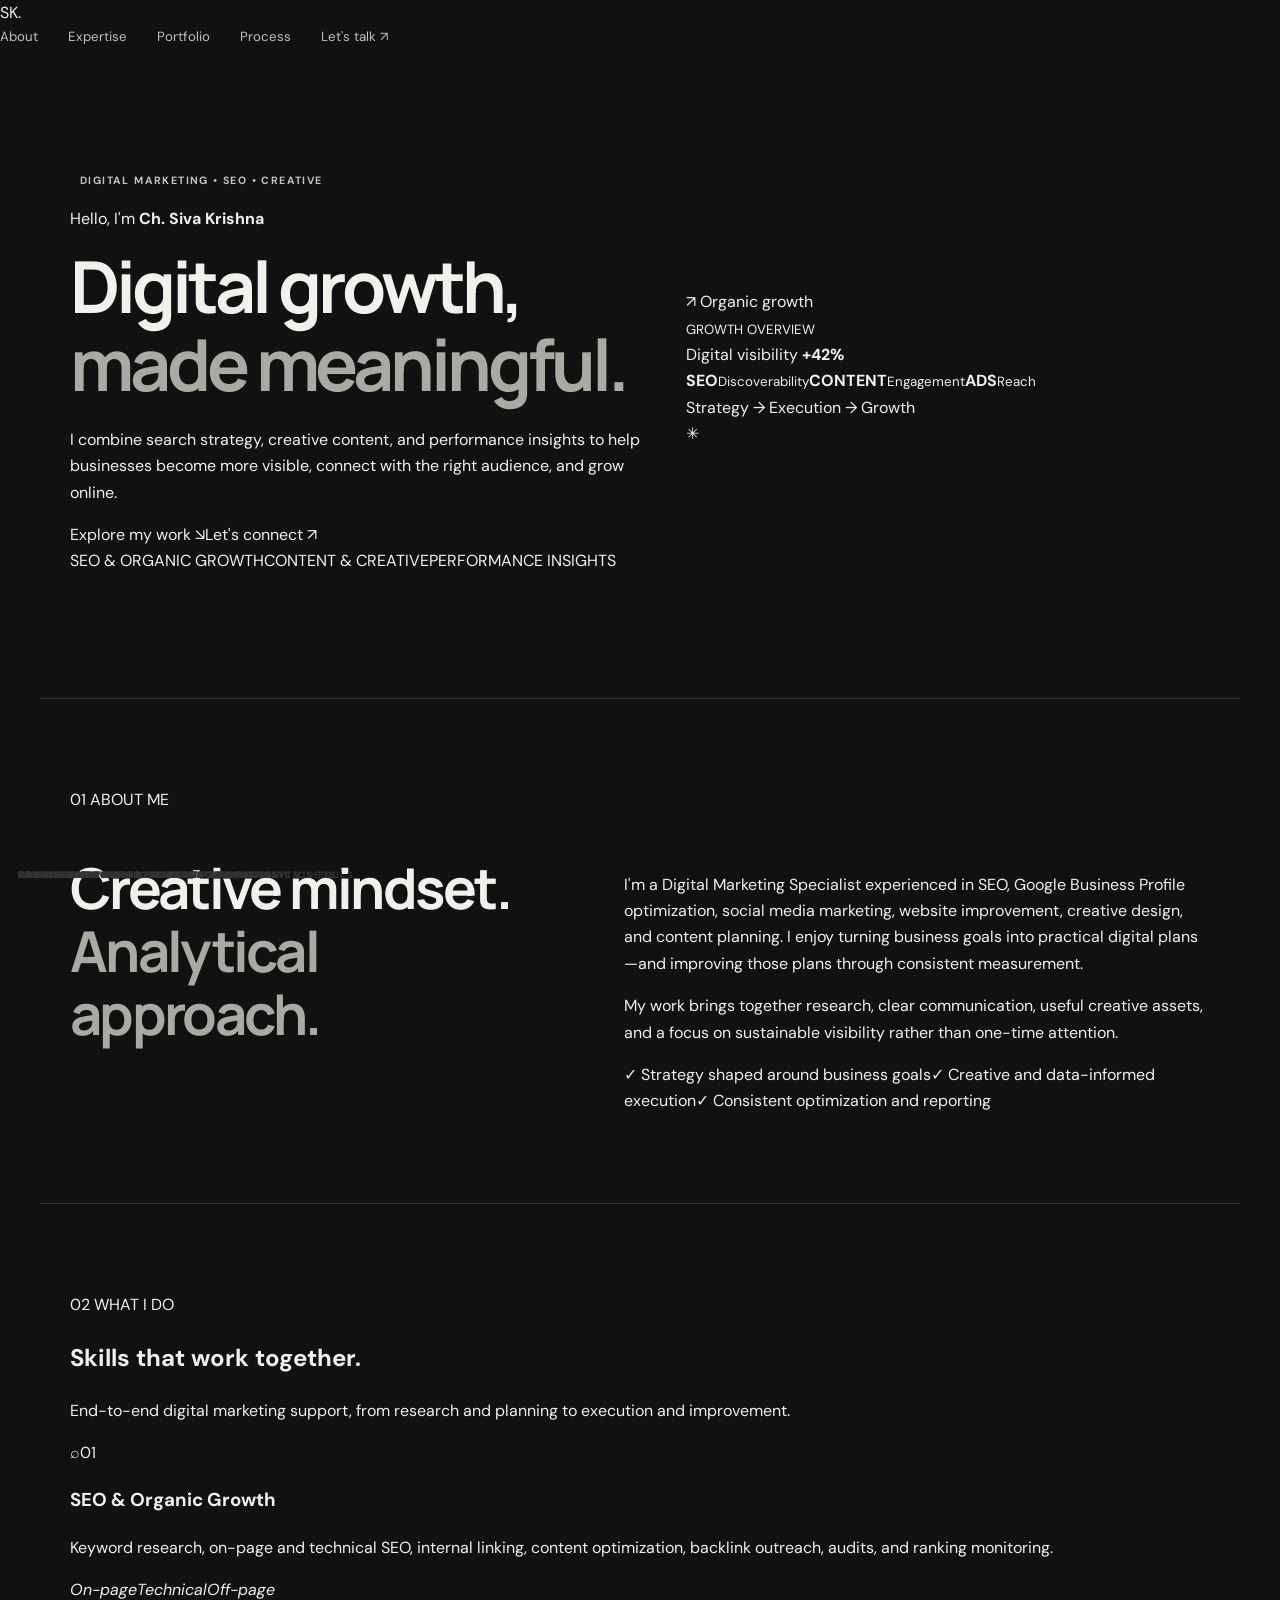
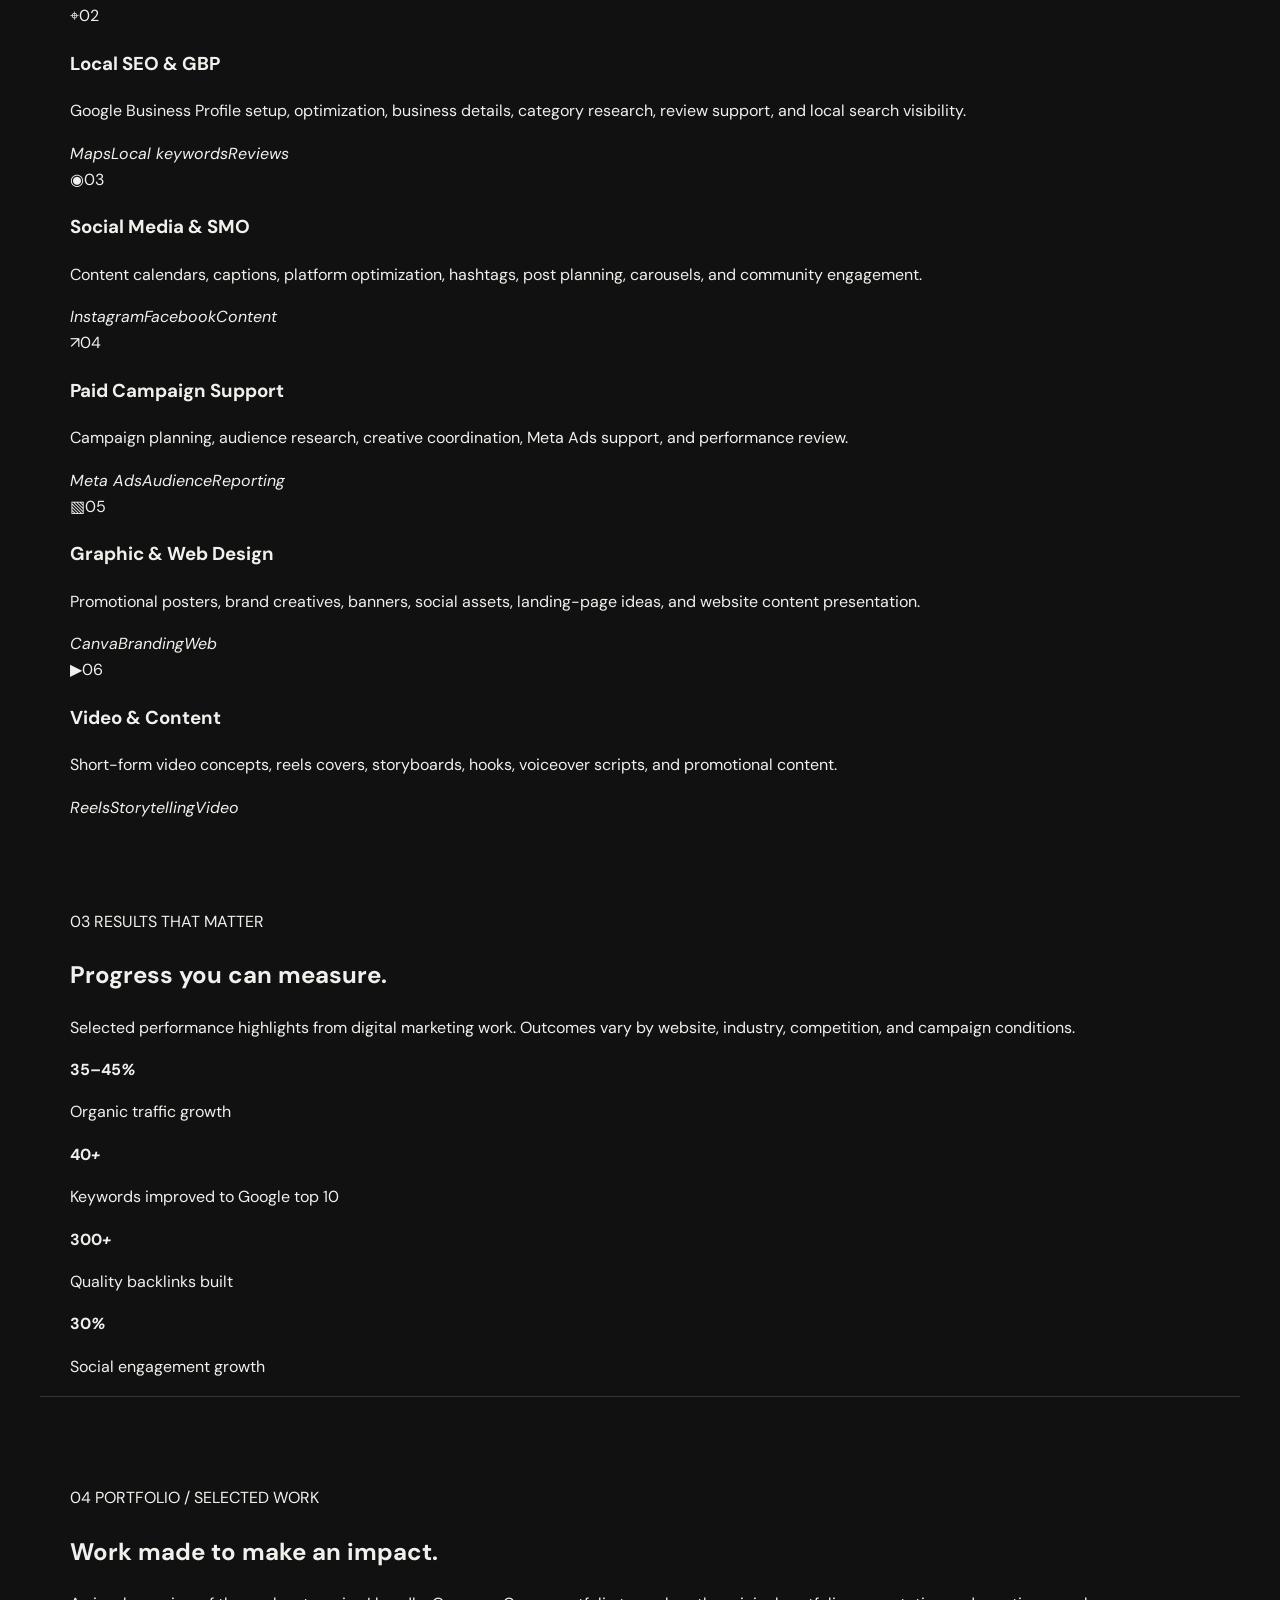
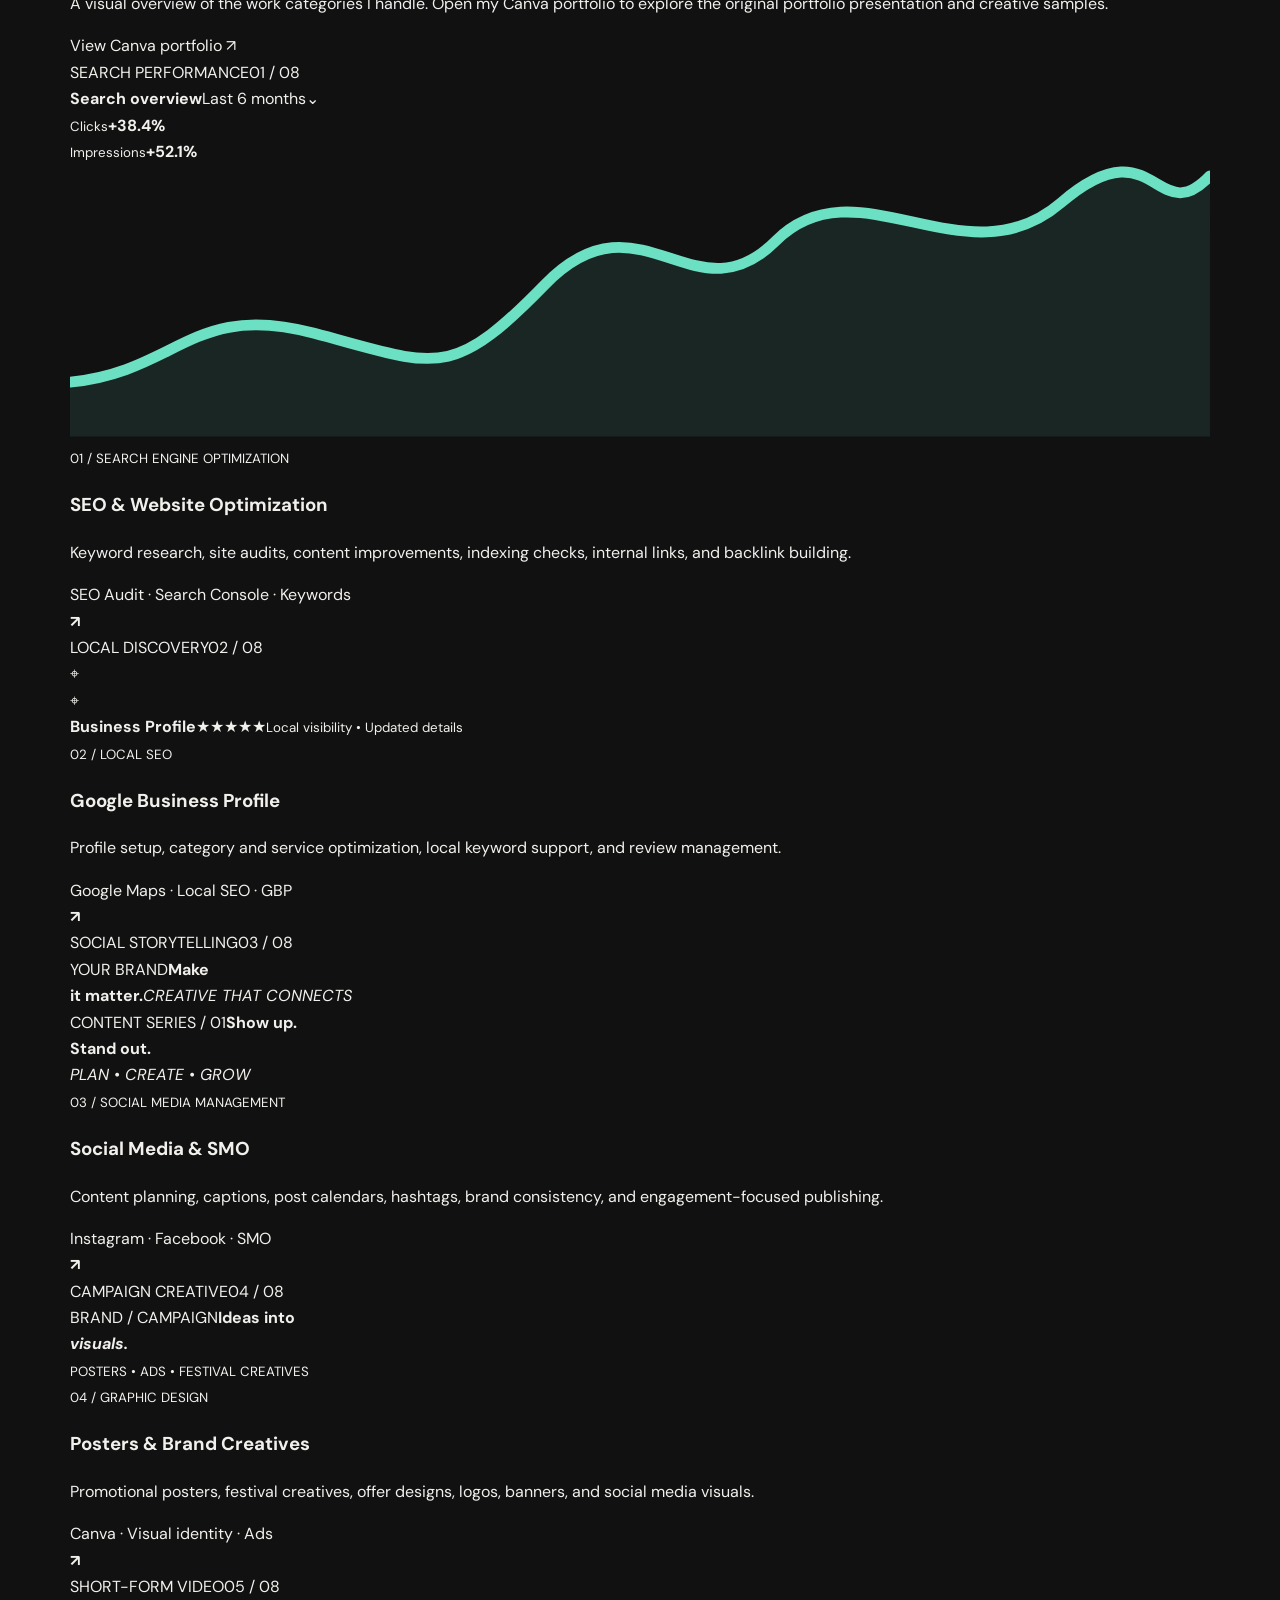
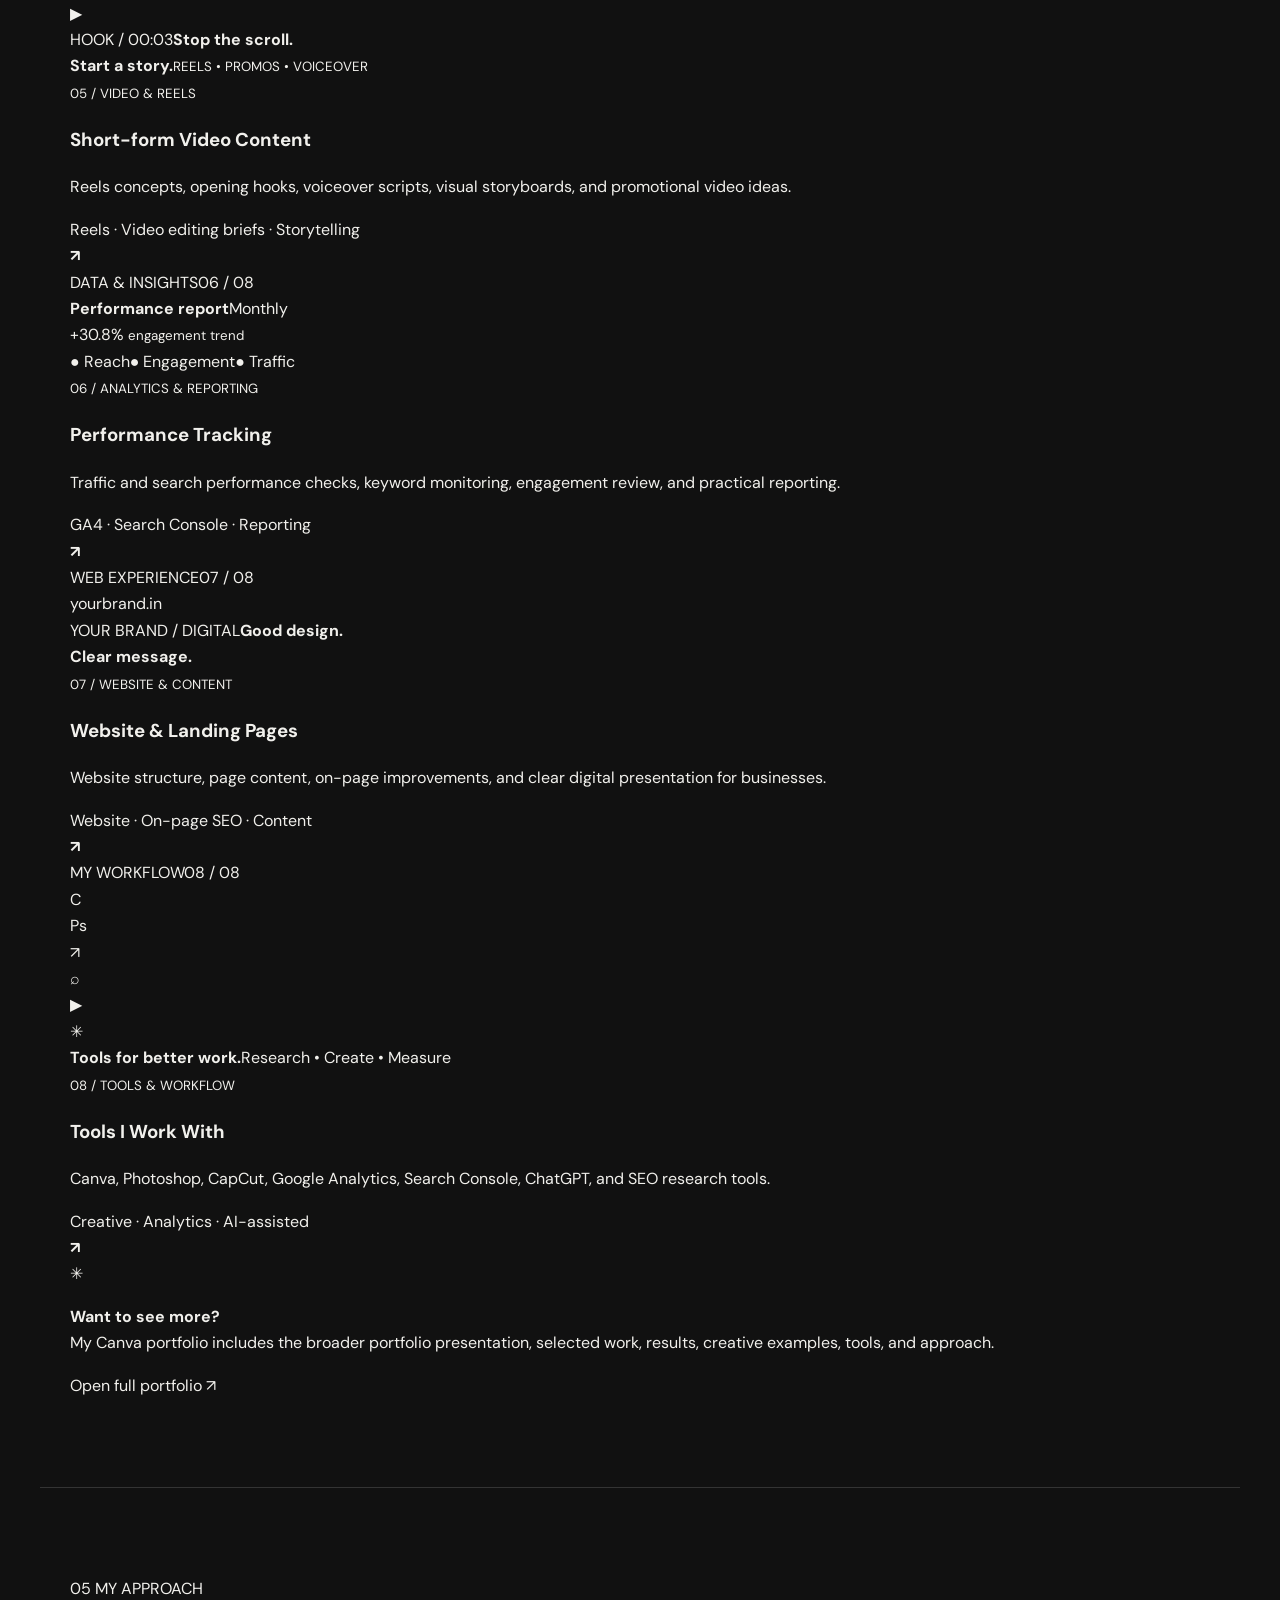
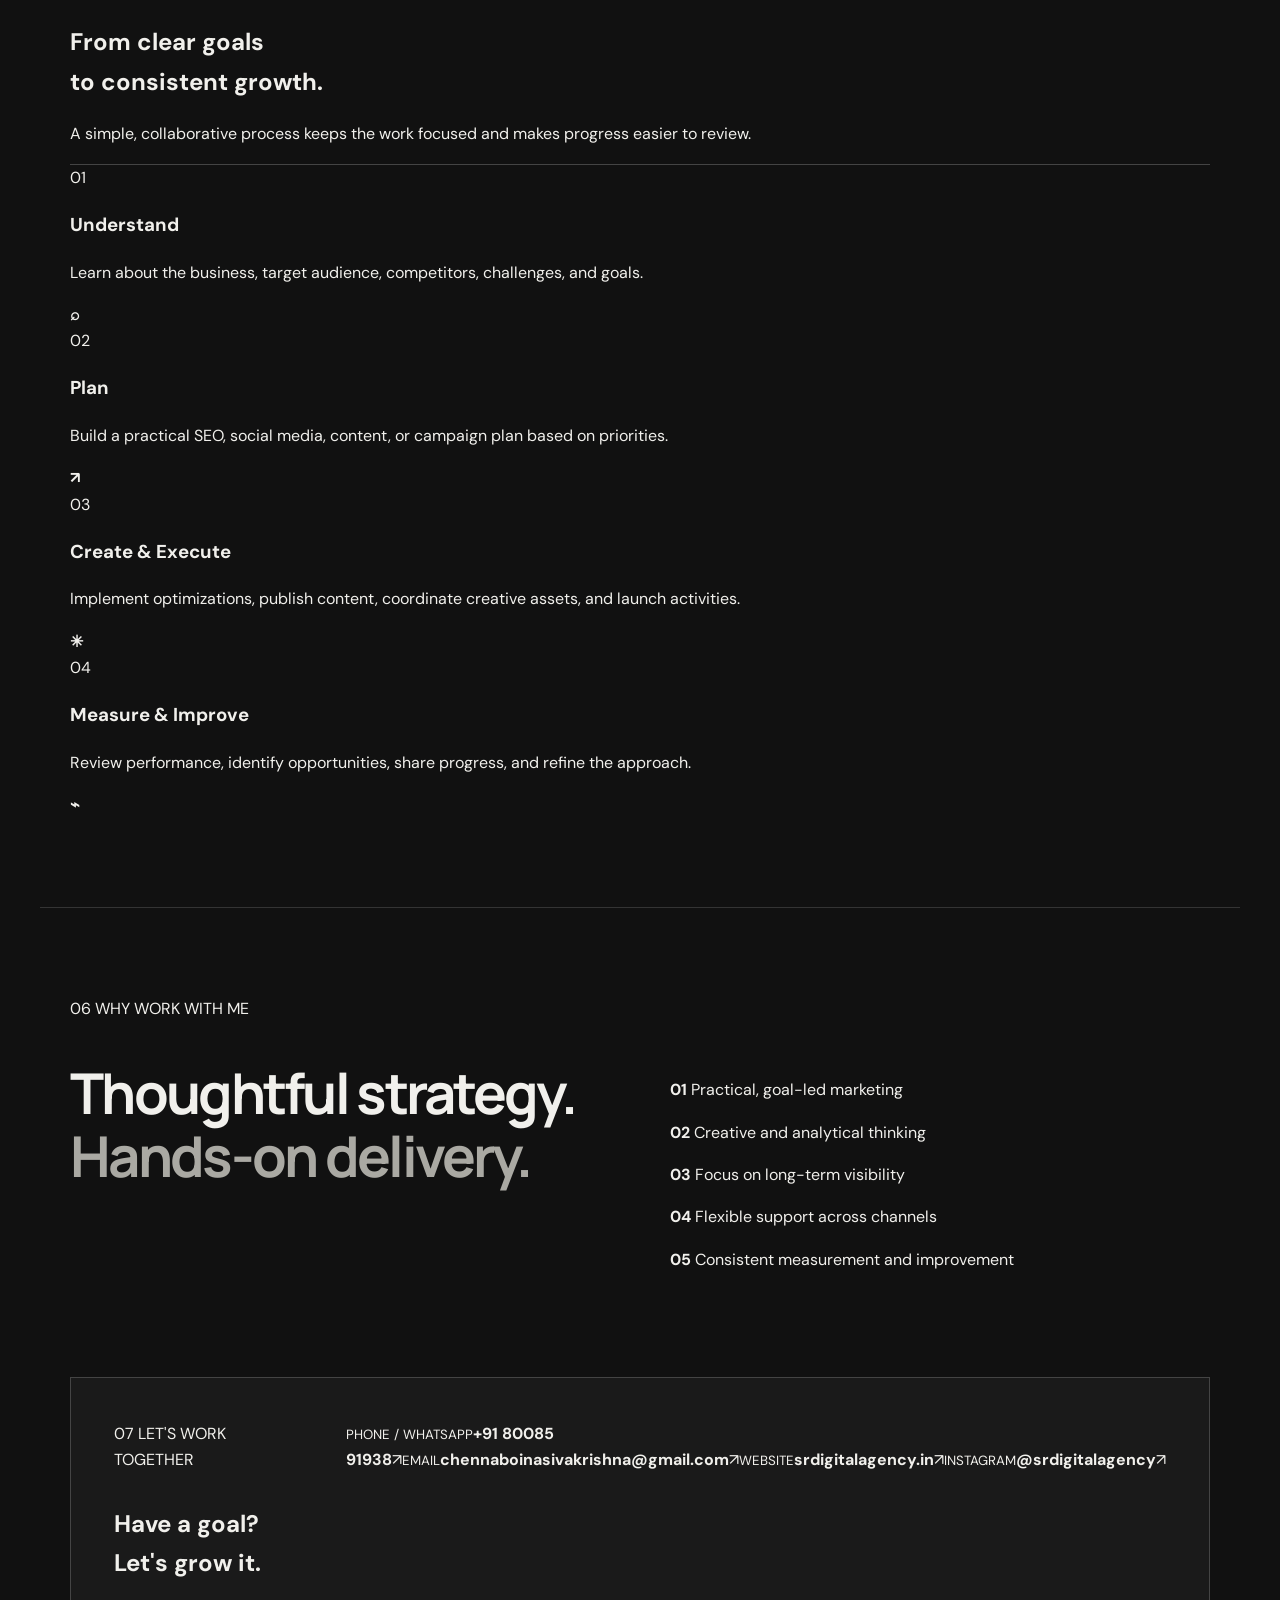
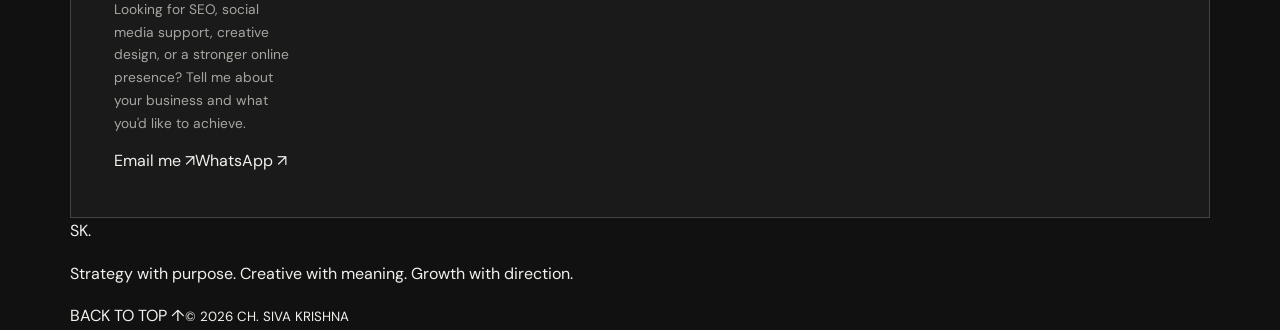
==== commit 06d936f1: "Expand portfolio with complete content and visual project gallery" ====
--- a/index.html
+++ b/index.html
@@ -1,120 +1,40 @@
-<!DOCTYPE html>
+<!doctype html>
 <html lang="en">
 <head>
-  <meta charset="UTF-8">
-  <meta name="viewport" content="width=device-width, initial-scale=1.0">
-  <meta name="description" content="Ch. Siva Krishna — Digital Marketing Specialist focused on SEO, Google Business Profile, social media marketing, creative design, and website optimization.">
-  <meta name="theme-color" content="#111111">
-  <title>Ch. Siva Krishna | Digital Marketing Portfolio</title>
-  <link rel="preconnect" href="https://fonts.googleapis.com">
-  <link rel="preconnect" href="https://fonts.gstatic.com" crossorigin>
-  <link href="https://fonts.googleapis.com/css2?family=DM+Sans:wght@400;500;600;700&family=Manrope:wght@400;500;600;700;800&display=swap" rel="stylesheet">
-  <link rel="stylesheet" href="style.css">
-</head>
-<body>
-  <header class="site-header">
-    <a class="brand" href="#home" aria-label="Siva Krishna home">SK<span>.</span></a>
-    <nav aria-label="Main navigation">
-      <a href="#about">About</a><a href="#expertise">Expertise</a><a href="#work">My Work</a><a href="#process">Process</a>
-      <a class="nav-cta" href="#contact">Contact <span>↗</span></a>
-    </nav>
-  </header>
-
-  <main>
-    <section class="hero wrap" id="home">
-      <div class="hero-copy">
-        <p class="eyebrow"><span class="status-dot"></span> DIGITAL MARKETING · SEO · CREATIVE DESIGN</p>
-        <p class="intro-line">Hello, I'm <strong>Ch. Siva Krishna</strong></p>
-        <h1>Growing brands<br>with <span>smart digital</span><br>strategies.</h1>
-        <p class="hero-description">I help businesses improve online visibility, attract the right audience, and build a stronger digital presence through SEO, social media, creative design, and performance-focused marketing.</p>
-        <div class="hero-actions">
-          <a class="button primary" href="#work">Explore my work <span>↘</span></a>
-          <a class="button secondary" href="#contact">Let's connect <span>↗</span></a>
-        </div>
-        <div class="hero-meta"><span>2.5+ YEARS EXPERIENCE</span><span class="meta-dot">·</span><span>@SRDIGITALAGENCY</span></div>
-      </div>
-      <div class="hero-art" aria-label="Abstract digital strategy illustration">
-        <div class="ring ring-a"></div><div class="ring ring-b"></div>
-        <div class="floating-label label-top">STRATEGY / 01</div>
-        <div class="hero-tile tile-back"><span class="tile-kicker">DIGITAL GROWTH</span><strong>Make your<br>brand visible.</strong><span class="tile-bottom">SEO · CONTENT · ADS</span></div>
-        <div class="hero-tile tile-front"><span class="tile-symbol">↗</span><span class="tile-kicker">THE BIG PICTURE</span><h2>Plan.<br>Build.<br><em>Grow.</em></h2><div class="tile-rule"></div><span class="tile-bottom">CREATIVE THINKING, MEASURABLE WORK.</span></div>
-        <div class="floating-label label-bottom">CH. SIVA KRISHNA <span>✳</span></div>
-      </div>
-    </section>
-
-    <section class="section wrap about-section" id="about">
-      <div class="section-label"><span>01</span> / ABOUT ME</div>
-      <div class="about-grid">
-        <h2>Digital ideas.<br><span>Real-world goals.</span></h2>
-        <div class="about-copy">
-          <p>Hi, I'm a Digital Marketing Specialist with 2.5+ years of experience helping businesses grow online. I specialize in SEO, Google Business Profile optimization, social media marketing, and website design to improve visibility, traffic, and leads.</p>
-          <p>I focus on practical strategies, organic growth, and long-term brand success—combining data, creativity, and consistent optimization to help businesses connect with the right customers.</p>
-          <div class="check-list"><span>✓ Result-focused approach</span><span>✓ Experience across multiple businesses</span><span>✓ Creative and analytical mindset</span></div>
-        </div>
-      </div>
-    </section>
-
-    <section class="section wrap" id="expertise">
-      <div class="section-label"><span>02</span> / WHAT I DO</div>
-      <div class="section-heading"><div><h2>My core <span>expertise.</span></h2><p>Complete digital marketing support, from strategy to execution.</p></div></div>
-      <div class="service-grid">
-        <article class="service-card"><div class="card-top"><span class="service-icon">↗</span><span class="card-index">01</span></div><h3>SEO & Organic Growth</h3><p>On-page, off-page, and technical SEO, keyword research, content optimization, backlink building, and performance monitoring.</p><div class="tag-row"><span>On-page SEO</span><span>Technical SEO</span><span>Off-page SEO</span></div></article>
-        <article class="service-card"><div class="card-top"><span class="service-icon">⌖</span><span class="card-index">02</span></div><h3>Google Business Profile</h3><p>Profile setup and optimization, local visibility improvements, business information updates, and review management.</p><div class="tag-row"><span>Local SEO</span><span>Google Maps</span><span>Visibility</span></div></article>
-        <article class="service-card"><div class="card-top"><span class="service-icon">◉</span><span class="card-index">03</span></div><h3>Social Media & Ads</h3><p>Social media management, content planning, creative campaigns, Meta Ads support, and audience engagement.</p><div class="tag-row"><span>SMO</span><span>Meta Ads</span><span>Campaigns</span></div></article>
-        <article class="service-card"><div class="card-top"><span class="service-icon">▧</span><span class="card-index">04</span></div><h3>Website & Design</h3><p>Website design, landing-page improvements, promotional posters, logos, banners, and social media creatives.</p><div class="tag-row"><span>Web Design</span><span>Creative Design</span><span>UX</span></div></article>
-        <article class="service-card"><div class="card-top"><span class="service-icon">✳</span><span class="card-index">05</span></div><h3>Content & Video</h3><p>Content calendars, carousels, social media posts, short-form video ideas, and promotional reels.</p><div class="tag-row"><span>Content</span><span>Reels</span><span>Creative</span></div></article>
-        <article class="service-card"><div class="card-top"><span class="service-icon">⌁</span><span class="card-index">06</span></div><h3>Growth Planning</h3><p>Business analysis, competitor research, customized marketing plans, reporting, and continuous improvement.</p><div class="tag-row"><span>Research</span><span>Strategy</span><span>Reporting</span></div></article>
-      </div>
-    </section>
-
-    <section class="section wrap results-section">
-      <div class="section-label"><span>03</span> / RESULTS THAT MATTER</div>
-      <div class="results-intro"><h2>Focused on progress.<br><span>Built around results.</span></h2><p>Selected performance highlights from my digital marketing work. Results can vary by business, market, and campaign.</p></div>
-      <div class="metrics-grid">
-        <div class="metric"><strong>35–45<span>%</span></strong><p>Organic traffic growth</p><span class="metric-line"></span></div>
-        <div class="metric"><strong>40<span>+</span></strong><p>Keywords improved to Google top 10</p><span class="metric-line"></span></div>
-        <div class="metric"><strong>300<span>+</span></strong><p>Quality backlinks built</p><span class="metric-line"></span></div>
-        <div class="metric"><strong>30<span>%</span></strong><p>Social media engagement growth</p><span class="metric-line"></span></div>
-      </div>
-      <p class="results-note">Data-driven strategies. Consistent optimization. Sustainable growth.</p>
-    </section>
-
-    <section class="section wrap" id="work">
-      <div class="section-label"><span>04</span> / SELECTED WORK</div>
-      <div class="section-heading"><div><h2>Creative work & <span>campaigns.</span></h2><p>A snapshot of the work I create across search, social, and visual branding.</p></div></div>
-      <div class="work-grid">
-        <article class="work-card"><div class="work-art art-local"><span class="work-overline">LOCAL SEARCH</span><div class="map-pin">⌖</div><strong>Be found<br>nearby.</strong><span class="art-caption">GOOGLE BUSINESS PROFILE</span></div><div class="work-info"><div><span class="work-category">01 / LOCAL SEO</span><h3>Google Business Profile</h3><p>Profile setup, optimization, and local visibility improvements.</p></div><span class="work-arrow">↗</span></div></article>
-        <article class="work-card"><div class="work-art art-social"><span class="work-overline">SOCIAL MEDIA</span><div class="social-window"><span class="social-mark">S.</span><div class="social-lines"><i></i><i></i><i></i></div><div class="social-block"></div></div><span class="art-caption">CONTENT THAT CONNECTS</span></div><div class="work-info"><div><span class="work-category">02 / SOCIAL MEDIA</span><h3>Social Media Management</h3><p>Content planning, post design, carousels, and brand consistency.</p></div><span class="work-arrow">↗</span></div></article>
-        <article class="work-card"><div class="work-art art-seo"><span class="work-overline">SEARCH PERFORMANCE</span><div class="seo-window"><span>Organic visibility</span><div class="seo-bars"><i></i><i></i><i></i><i></i><i></i></div><b>Optimize → Improve</b></div><span class="art-caption">SEO & WEBSITE OPTIMIZATION</span></div><div class="work-info"><div><span class="work-category">03 / SEO</span><h3>SEO & Website Optimization</h3><p>Keyword research, technical checks, and on-page improvements.</p></div><span class="work-arrow">↗</span></div></article>
-        <article class="work-card"><div class="work-art art-brand"><span class="work-overline">VISUAL IDENTITY</span><div class="brand-mark">S<span>✳</span></div><strong>Make it<br>recognizable.</strong><span class="art-caption">LOGOS · BANNERS · BRANDING</span></div><div class="work-info"><div><span class="work-category">04 / CREATIVE DESIGN</span><h3>Brand & Graphic Design</h3><p>Logo concepts, promotional posters, banners, and branded visuals.</p></div><span class="work-arrow">↗</span></div></article>
-      </div>
-      <div class="more-work"><span>ALSO WORKING ON</span><p>Promotional videos & reels <b>·</b> Movie poster concepts <b>·</b> Search-result optimization <b>·</b> Social media creatives</p></div>
-    </section>
-
-    <section class="section wrap process-section" id="process">
-      <div class="section-label"><span>05</span> / MY PROCESS</div>
-      <div class="process-intro"><h2>A clear process.<br><span>Steady improvement.</span></h2><p>I follow a structured, result-focused process to improve online presence, attract relevant audiences, and support business growth.</p></div>
-      <div class="process-list">
-        <article class="process-step"><span class="step-number">01</span><div><h3>Business Analysis</h3><p>Understand the business, competitors, goals, and target audience.</p></div><span class="step-symbol">⌕</span></article>
-        <article class="process-step"><span class="step-number">02</span><div><h3>Marketing Strategy</h3><p>Build a customized SEO, social media, content, and advertising plan.</p></div><span class="step-symbol">↗</span></article>
-        <article class="process-step"><span class="step-number">03</span><div><h3>Execution</h3><p>Implement optimization, content creation, campaigns, and website improvements.</p></div><span class="step-symbol">✳</span></article>
-        <article class="process-step"><span class="step-number">04</span><div><h3>Growth & Results</h3><p>Track performance, report progress, and continuously improve the strategy.</p></div><span class="step-symbol">↗</span></article>
-      </div>
-    </section>
-
-    <section class="section wrap why-section">
-      <div class="section-label"><span>06</span> / WHY WORK WITH ME</div>
-      <div class="why-grid"><h2>Practical thinking.<br><span>Committed execution.</span></h2><div class="why-points"><p><span>✓</span> 2.5+ years of digital marketing experience</p><p><span>✓</span> Result-focused marketing strategies</p><p><span>✓</span> Affordable and flexible solutions</p><p><span>✓</span> Transparent work and performance reporting</p><p><span>✓</span> Long-term business growth focus</p><p><span>✓</span> Dedicated client support</p></div></div>
-    </section>
-
-    <section class="contact-section wrap" id="contact">
-      <div class="contact-panel">
-        <div class="contact-copy"><div class="section-label"><span>07</span> / CONTACT DETAILS</div><h2>Let's grow<br><span>something great.</span></h2><p>Need help with SEO, social media, creative design, or your online presence? Let's talk about your business goals.</p><div class="contact-actions"><a class="button primary" href="mailto:chennaboinasivakrishna@gmail.com">Email me <span>↗</span></a><a class="button secondary" href="https://wa.me/918008591938" target="_blank" rel="noopener noreferrer">WhatsApp <span>↗</span></a></div></div>
-        <div class="contact-details"><a href="tel:+918008591938"><span>PHONE</span><strong>+91 80085 91938</strong><b>↗</b></a><a href="mailto:chennaboinasivakrishna@gmail.com"><span>EMAIL</span><strong>chennaboinasivakrishna@gmail.com</strong><b>↗</b></a><a href="https://www.srdigitalagency.in" target="_blank" rel="noopener noreferrer"><span>WEBSITE</span><strong>srdigitalagency.in</strong><b>↗</b></a><a href="https://www.instagram.com/srdigitalagency/" target="_blank" rel="noopener noreferrer"><span>INSTAGRAM</span><strong>@srdigitalagency</strong><b>↗</b></a></div>
-      </div>
-    </section>
-  </main>
-
-  <footer class="site-footer wrap"><a class="brand" href="#home">SK<span>.</span></a><p>Digital strategy, creative thinking, consistent growth.</p><a class="back-top" href="#home">BACK TO TOP ↑</a><span>© <span id="year">2026</span> CH. SIVA KRISHNA</span></footer>
-</body>
-</html>+<meta charset="utf-8"><meta name="viewport" content="width=device-width,initial-scale=1">
+<meta name="description" content="Ch. Siva Krishna — digital marketing portfolio featuring SEO, local SEO, social media, analytics, creative design, video and website projects.">
+<meta name="theme-color" content="#0b1020"><title>Ch. Siva Krishna | Digital Marketing Portfolio</title>
+<link rel="preconnect" href="https://fonts.googleapis.com"><link rel="preconnect" href="https://fonts.gstatic.com" crossorigin>
+<link href="https://fonts.googleapis.com/css2?family=DM+Sans:wght@400;500;600;700&family=Manrope:wght@400;500;600;700;800&display=swap" rel="stylesheet"><link rel="stylesheet" href="style.css">
+</head><body>
+<header class="header"><a class="logo" href="#home">SK<span>.</span></a><nav><a href="#about">About</a><a href="#skills">Expertise</a><a href="#work">Portfolio</a><a href="#process">Process</a><a class="nav-button" href="#contact">Let's talk ↗</a></nav></header>
+<main>
+<section class="hero wrap" id="home"><div class="hero-copy"><p class="eyebrow"><i></i> DIGITAL MARKETING • SEO • CREATIVE</p><p class="hello">Hello, I'm <b>Ch. Siva Krishna</b></p><h1>Digital growth,<br><span>made meaningful.</span></h1><p class="lead">I combine search strategy, creative content, and performance insights to help businesses become more visible, connect with the right audience, and grow online.</p><div class="actions"><a class="btn btn-primary" href="#work">Explore my work ↘</a><a class="btn btn-ghost" href="#contact">Let's connect ↗</a></div><div class="hero-stats"><span>SEO & ORGANIC GROWTH</span><span>CONTENT & CREATIVE</span><span>PERFORMANCE INSIGHTS</span></div></div>
+<div class="hero-visual"><div class="orbit orbit-one"></div><div class="orbit orbit-two"></div><div class="floating-chip chip-a">↗ Organic growth</div><div class="dashboard"><div class="dash-top"><span class="dash-dot"></span><span class="dash-dot"></span><span class="dash-dot"></span><small>GROWTH OVERVIEW</small></div><div class="dash-body"><div class="dash-label">Digital visibility <b>+42%</b></div><div class="chart"><i></i><i></i><i></i><i></i><i></i><i></i><i></i><i></i><i></i></div><div class="dash-foot"><span><b>SEO</b><small>Discoverability</small></span><span><b>CONTENT</b><small>Engagement</small></span><span><b>ADS</b><small>Reach</small></span></div></div></div><div class="floating-chip chip-b">Strategy → Execution → Growth</div><div class="hero-spark">✳</div></div></section>
+<section class="section wrap" id="about"><div class="section-kicker"><span>01</span> ABOUT ME</div><div class="about-grid"><h2>Creative mindset.<br><span>Analytical approach.</span></h2><div><p class="body-copy">I'm a Digital Marketing Specialist experienced in SEO, Google Business Profile optimization, social media marketing, website improvement, creative design, and content planning. I enjoy turning business goals into practical digital plans—and improving those plans through consistent measurement.</p><p class="body-copy">My work brings together research, clear communication, useful creative assets, and a focus on sustainable visibility rather than one-time attention.</p><div class="ticks"><span>✓ Strategy shaped around business goals</span><span>✓ Creative and data-informed execution</span><span>✓ Consistent optimization and reporting</span></div></div></div></section>
+<section class="section wrap" id="skills"><div class="section-kicker"><span>02</span> WHAT I DO</div><div class="section-title"><div><h2>Skills that work <span>together.</span></h2><p>End-to-end digital marketing support, from research and planning to execution and improvement.</p></div></div><div class="skill-grid">
+<article class="skill-card"><span class="skill-icon">⌕</span><span class="num">01</span><h3>SEO & Organic Growth</h3><p>Keyword research, on-page and technical SEO, internal linking, content optimization, backlink outreach, audits, and ranking monitoring.</p><div class="pills"><i>On-page</i><i>Technical</i><i>Off-page</i></div></article>
+<article class="skill-card"><span class="skill-icon">⌖</span><span class="num">02</span><h3>Local SEO & GBP</h3><p>Google Business Profile setup, optimization, business details, category research, review support, and local search visibility.</p><div class="pills"><i>Maps</i><i>Local keywords</i><i>Reviews</i></div></article>
+<article class="skill-card"><span class="skill-icon">◉</span><span class="num">03</span><h3>Social Media & SMO</h3><p>Content calendars, captions, platform optimization, hashtags, post planning, carousels, and community engagement.</p><div class="pills"><i>Instagram</i><i>Facebook</i><i>Content</i></div></article>
+<article class="skill-card"><span class="skill-icon">↗</span><span class="num">04</span><h3>Paid Campaign Support</h3><p>Campaign planning, audience research, creative coordination, Meta Ads support, and performance review.</p><div class="pills"><i>Meta Ads</i><i>Audience</i><i>Reporting</i></div></article>
+<article class="skill-card"><span class="skill-icon">▧</span><span class="num">05</span><h3>Graphic & Web Design</h3><p>Promotional posters, brand creatives, banners, social assets, landing-page ideas, and website content presentation.</p><div class="pills"><i>Canva</i><i>Branding</i><i>Web</i></div></article>
+<article class="skill-card"><span class="skill-icon">▶</span><span class="num">06</span><h3>Video & Content</h3><p>Short-form video concepts, reels covers, storyboards, hooks, voiceover scripts, and promotional content.</p><div class="pills"><i>Reels</i><i>Storytelling</i><i>Video</i></div></article>
+</div></section>
+<section class="results"><div class="wrap"><div class="section-kicker"><span>03</span> RESULTS THAT MATTER</div><div class="results-heading"><h2>Progress you can <span>measure.</span></h2><p>Selected performance highlights from digital marketing work. Outcomes vary by website, industry, competition, and campaign conditions.</p></div><div class="metrics"><div><strong>35–45<em>%</em></strong><p>Organic traffic growth</p><span class="metric-bar"><i style="width:76%"></i></span></div><div><strong>40<em>+</em></strong><p>Keywords improved to Google top 10</p><span class="metric-bar"><i style="width:84%"></i></span></div><div><strong>300<em>+</em></strong><p>Quality backlinks built</p><span class="metric-bar"><i style="width:70%"></i></span></div><div><strong>30<em>%</em></strong><p>Social engagement growth</p><span class="metric-bar"><i style="width:62%"></i></span></div></div></div></section>
+<section class="section wrap" id="work"><div class="section-kicker"><span>04</span> PORTFOLIO / SELECTED WORK</div><div class="section-title portfolio-title"><div><h2>Work made to <span>make an impact.</span></h2><p>A visual overview of the work categories I handle. Open my Canva portfolio to explore the original portfolio presentation and creative samples.</p></div><a class="text-link" href="https://www.canva.com/design/DAHUO52fBog/HUL7YKwtjlbZYVqUfszCPQ/watch" target="_blank" rel="noopener noreferrer">View Canva portfolio ↗</a></div>
+<div class="portfolio-grid">
+<a class="project project-seo" href="https://www.canva.com/design/DAHUO52fBog/HUL7YKwtjlbZYVqUfszCPQ/watch" target="_blank" rel="noopener noreferrer"><div class="project-art"><div class="art-top"><span>SEARCH PERFORMANCE</span><span>01 / 08</span></div><div class="seo-screen"><div class="screen-head"><b>Search overview</b><span>Last 6 months⌄</span></div><div class="screen-numbers"><div><small>Clicks</small><b>+38.4%</b></div><div><small>Impressions</small><b>+52.1%</b></div></div><svg viewBox="0 0 420 100" role="img" aria-label="Illustrative SEO performance line chart"><path d="M0 80 C40 76 45 50 90 62 S140 80 175 44 S230 58 260 28 S330 44 365 14 S400 25 420 4" fill="none" stroke="#6ce0c2" stroke-width="4" stroke-linecap="round"/><path d="M0 80 C40 76 45 50 90 62 S140 80 175 44 S230 58 260 28 S330 44 365 14 S400 25 420 4 L420 100 L0 100Z" fill="#6ce0c2" opacity=".10"/></svg></div><div class="art-caption">KEYWORDS • AUDITS • ON-PAGE • OFF-PAGE</div></div><div class="project-info"><div><small>01 / SEARCH ENGINE OPTIMIZATION</small><h3>SEO & Website Optimization</h3><p>Keyword research, site audits, content improvements, indexing checks, internal links, and backlink building.</p><span class="project-tags">SEO Audit · Search Console · Keywords</span></div><b>↗</b></div></a>
+<a class="project project-local" href="https://www.canva.com/design/DAHUO52fBog/HUL7YKwtjlbZYVqUfszCPQ/watch" target="_blank" rel="noopener noreferrer"><div class="project-art"><div class="art-top"><span>LOCAL DISCOVERY</span><span>02 / 08</span></div><div class="map-art"><div class="map-grid"></div><div class="map-road road-a"></div><div class="map-road road-b"></div><div class="map-road road-c"></div><div class="pin pin-one">⌖</div><div class="pin pin-two">⌖</div><div class="local-card"><b>Business Profile</b><span>★★★★★</span><small>Local visibility • Updated details</small></div></div><div class="art-caption">GOOGLE BUSINESS PROFILE • MAPS • REVIEWS</div></div><div class="project-info"><div><small>02 / LOCAL SEO</small><h3>Google Business Profile</h3><p>Profile setup, category and service optimization, local keyword support, and review management.</p><span class="project-tags">Google Maps · Local SEO · GBP</span></div><b>↗</b></div></a>
+<a class="project project-social" href="https://www.canva.com/design/DAHUO52fBog/HUL7YKwtjlbZYVqUfszCPQ/watch" target="_blank" rel="noopener noreferrer"><div class="project-art"><div class="art-top"><span>SOCIAL STORYTELLING</span><span>03 / 08</span></div><div class="social-mock"><div class="post post-back"><span>YOUR BRAND</span><b>Make<br>it matter.</b><i>CREATIVE THAT CONNECTS</i></div><div class="post post-front"><span>CONTENT SERIES / 01</span><b>Show up.<br>Stand out.</b><div class="post-line"></div><i>PLAN • CREATE • GROW</i></div></div><div class="art-caption">POSTS • CAROUSELS • CAPTIONS • HASHTAGS</div></div><div class="project-info"><div><small>03 / SOCIAL MEDIA MANAGEMENT</small><h3>Social Media & SMO</h3><p>Content planning, captions, post calendars, hashtags, brand consistency, and engagement-focused publishing.</p><span class="project-tags">Instagram · Facebook · SMO</span></div><b>↗</b></div></a>
+<a class="project project-design" href="https://www.canva.com/design/DAHUO52fBog/HUL7YKwtjlbZYVqUfszCPQ/watch" target="_blank" rel="noopener noreferrer"><div class="project-art"><div class="art-top"><span>CAMPAIGN CREATIVE</span><span>04 / 08</span></div><div class="poster-mock"><span>BRAND / CAMPAIGN</span><b>Ideas into<br><em>visuals.</em></b><div class="poster-orb"></div><small>POSTERS • ADS • FESTIVAL CREATIVES</small></div><div class="art-caption">POSTERS • BANNERS • BRANDING • ADS</div></div><div class="project-info"><div><small>04 / GRAPHIC DESIGN</small><h3>Posters & Brand Creatives</h3><p>Promotional posters, festival creatives, offer designs, logos, banners, and social media visuals.</p><span class="project-tags">Canva · Visual identity · Ads</span></div><b>↗</b></div></a>
+<a class="project project-video" href="https://www.canva.com/design/DAHUO52fBog/HUL7YKwtjlbZYVqUfszCPQ/watch" target="_blank" rel="noopener noreferrer"><div class="project-art"><div class="art-top"><span>SHORT-FORM VIDEO</span><span>05 / 08</span></div><div class="phone-mock"><div class="phone-screen"><div class="play">▶</div><span>HOOK / 00:03</span><b>Stop the scroll.<br>Start a story.</b><small>REELS • PROMOS • VOICEOVER</small></div></div><div class="art-caption">REELS COVERS • STORYBOARDS • PROMOTIONAL VIDEOS</div></div><div class="project-info"><div><small>05 / VIDEO & REELS</small><h3>Short-form Video Content</h3><p>Reels concepts, opening hooks, voiceover scripts, visual storyboards, and promotional video ideas.</p><span class="project-tags">Reels · Video editing briefs · Storytelling</span></div><b>↗</b></div></a>
+<a class="project project-analytics" href="https://www.canva.com/design/DAHUO52fBog/HUL7YKwtjlbZYVqUfszCPQ/watch" target="_blank" rel="noopener noreferrer"><div class="project-art"><div class="art-top"><span>DATA & INSIGHTS</span><span>06 / 08</span></div><div class="analytics-panel"><div class="analytics-title"><b>Performance report</b><span>Monthly</span></div><div class="analytics-big">+30.8% <small>engagement trend</small></div><div class="analytics-bars"><i></i><i></i><i></i><i></i><i></i><i></i><i></i><i></i><i></i><i></i><i></i><i></i></div><div class="legend"><span>● Reach</span><span>● Engagement</span><span>● Traffic</span></div></div><div class="art-caption">GA4 • SEARCH CONSOLE • REPORTING</div></div><div class="project-info"><div><small>06 / ANALYTICS & REPORTING</small><h3>Performance Tracking</h3><p>Traffic and search performance checks, keyword monitoring, engagement review, and practical reporting.</p><span class="project-tags">GA4 · Search Console · Reporting</span></div><b>↗</b></div></a>
+<a class="project project-web" href="https://www.canva.com/design/DAHUO52fBog/HUL7YKwtjlbZYVqUfszCPQ/watch" target="_blank" rel="noopener noreferrer"><div class="project-art"><div class="art-top"><span>WEB EXPERIENCE</span><span>07 / 08</span></div><div class="browser-mock"><div class="browser-bar"><i></i><i></i><i></i><span>yourbrand.in</span></div><div class="browser-content"><span>YOUR BRAND / DIGITAL</span><b>Good design.<br>Clear message.</b><i></i><div class="browser-blocks"><span></span><span></span><span></span></div></div></div><div class="art-caption">WEBSITE CONTENT • LANDING PAGES • UX BASICS</div></div><div class="project-info"><div><small>07 / WEBSITE & CONTENT</small><h3>Website & Landing Pages</h3><p>Website structure, page content, on-page improvements, and clear digital presentation for businesses.</p><span class="project-tags">Website · On-page SEO · Content</span></div><b>↗</b></div></a>
+<a class="project project-tools" href="https://www.canva.com/design/DAHUO52fBog/HUL7YKwtjlbZYVqUfszCPQ/watch" target="_blank" rel="noopener noreferrer"><div class="project-art"><div class="art-top"><span>MY WORKFLOW</span><span>08 / 08</span></div><div class="tool-board"><div class="tool-icon canva">C</div><div class="tool-icon ps">Ps</div><div class="tool-icon analytics">↗</div><div class="tool-icon search">⌕</div><div class="tool-icon capcut">▶</div><div class="tool-icon ai">✳</div><div class="tool-caption"><b>Tools for better work.</b><span>Research • Create • Measure</span></div></div><div class="art-caption">CANVA • PHOTOSHOP • CAPCUT • SEO & ANALYTICS TOOLS</div></div><div class="project-info"><div><small>08 / TOOLS & WORKFLOW</small><h3>Tools I Work With</h3><p>Canva, Photoshop, CapCut, Google Analytics, Search Console, ChatGPT, and SEO research tools.</p><span class="project-tags">Creative · Analytics · AI-assisted</span></div><b>↗</b></div></a>
+</div><div class="portfolio-note"><span class="note-mark">✳</span><p><b>Want to see more?</b><br>My Canva portfolio includes the broader portfolio presentation, selected work, results, creative examples, tools, and approach.</p><a class="btn btn-primary" href="https://www.canva.com/design/DAHUO52fBog/HUL7YKwtjlbZYVqUfszCPQ/watch" target="_blank" rel="noopener noreferrer">Open full portfolio ↗</a></div>
+</section>
+<section class="section wrap" id="process"><div class="section-kicker"><span>05</span> MY APPROACH</div><div class="process-head"><h2>From clear goals<br>to <span>consistent growth.</span></h2><p>A simple, collaborative process keeps the work focused and makes progress easier to review.</p></div><div class="process-list"><article><span>01</span><div><h3>Understand</h3><p>Learn about the business, target audience, competitors, challenges, and goals.</p></div><b>⌕</b></article><article><span>02</span><div><h3>Plan</h3><p>Build a practical SEO, social media, content, or campaign plan based on priorities.</p></div><b>↗</b></article><article><span>03</span><div><h3>Create & Execute</h3><p>Implement optimizations, publish content, coordinate creative assets, and launch activities.</p></div><b>✳</b></article><article><span>04</span><div><h3>Measure & Improve</h3><p>Review performance, identify opportunities, share progress, and refine the approach.</p></div><b>⌁</b></article></div></section>
+<section class="section wrap why"><div class="section-kicker"><span>06</span> WHY WORK WITH ME</div><div class="why-grid"><h2>Thoughtful strategy.<br><span>Hands-on delivery.</span></h2><div class="why-items"><p><b>01</b> Practical, goal-led marketing</p><p><b>02</b> Creative and analytical thinking</p><p><b>03</b> Focus on long-term visibility</p><p><b>04</b> Flexible support across channels</p><p><b>05</b> Consistent measurement and improvement</p></div></div></section>
+<section class="contact-wrap wrap" id="contact"><div class="contact-panel"><div class="contact-copy"><div class="section-kicker"><span>07</span> LET'S WORK TOGETHER</div><h2>Have a goal?<br><span>Let's grow it.</span></h2><p>Looking for SEO, social media support, creative design, or a stronger online presence? Tell me about your business and what you'd like to achieve.</p><div class="actions"><a class="btn btn-primary" href="mailto:chennaboinasivakrishna@gmail.com">Email me ↗</a><a class="btn btn-ghost" href="https://wa.me/918008591938" target="_blank" rel="noopener noreferrer">WhatsApp ↗</a></div></div><div class="contact-links"><a href="tel:+918008591938"><small>PHONE / WHATSAPP</small><b>+91 80085 91938</b><span>↗</span></a><a href="mailto:chennaboinasivakrishna@gmail.com"><small>EMAIL</small><b>chennaboinasivakrishna@gmail.com</b><span>↗</span></a><a href="https://www.srdigitalagency.in" target="_blank" rel="noopener noreferrer"><small>WEBSITE</small><b>srdigitalagency.in</b><span>↗</span></a><a href="https://www.instagram.com/srdigitalagency/" target="_blank" rel="noopener noreferrer"><small>INSTAGRAM</small><b>@srdigitalagency</b><span>↗</span></a></div></div></section>
+</main><footer class="footer wrap"><a class="logo" href="#home">SK<span>.</span></a><p>Strategy with purpose. Creative with meaning. Growth with direction.</p><a href="#home">BACK TO TOP ↑</a><small>© 2026 CH. SIVA KRISHNA</small></footer>
+</body></html>
--- a/style.css
+++ b/style.css
@@ -1 +1 @@
-:root{--bg:#101110;--panel:#171917;--text:#f1f1e9;--muted:#a1a59c;--line:#30342e;--accent:#c7fa73;--font:'DM Sans',sans-serif;--display:'Space Grotesk',sans-serif}*{box-sizing:border-box}html{scroll-behavior:smooth;scroll-padding-top:90px}body{margin:0;background:var(--bg);color:var(--text);font-family:var(--font);line-height:1.6}a{color:inherit;text-decoration:none}.site-header{height:82px;max-width:1160px;margin:auto;padding:0 28px;display:flex;align-items:center;justify-content:space-between;border-bottom:1px solid var(--line)}.brand{font:700 1.65rem var(--display);letter-spacing:-2px}.brand span,.section-heading h2 span{color:var(--accent)}nav{display:flex;align-items:center;gap:32px;color:#c4c7be;font-size:.9rem}nav a:hover,.site-footer a:hover{color:var(--accent)}.nav-contact{padding:9px 15px;border:1px solid #4a4f44;border-radius:4px;color:var(--text)}.section-wrap{max-width:1160px;margin:0 auto;padding-left:28px;padding-right:28px}.hero{min-height:650px;display:grid;grid-template-columns:1.1fr .9fr;align-items:center;gap:40px;padding-top:72px;padding-bottom:78px}.eyebrow,.section-label,.hero-meta,.visual-label,.art-card small,.art-card>span,.site-footer>span{font-size:.7rem;letter-spacing:1.5px;font-weight:700}.eyebrow{color:var(--accent);display:flex;align-items:center;gap:10px}.status-dot{width:7px;height:7px;border-radius:50%;background:var(--accent);box-shadow:0 0 12px #c7fa7380}h1,h2,h3,p{margin-top:0}h1{font:600 clamp(3rem,5.6vw,5.1rem)/1.06 var(--display);letter-spacing:-4px;margin:27px 0}.hero h1 span,.about h2 span,.contact h2 span{color:var(--accent)}.hero-description{color:var(--muted);max-width:510px;font-size:1.03rem;line-height:1.85}.hero-actions{display:flex;align-items:center;gap:12px;margin-top:30px}.button{display:inline-flex;gap:20px;align-items:center;padding:13px 17px;border-radius:4px;font-size:.88rem;font-weight:700;transition:transform .2s}.button:hover{transform:translateY(-2px)}.button-primary{background:var(--accent);color:#151812}.button-quiet{border:1px solid var(--line)}.hero-meta{display:flex;gap:12px;color:#81867b;margin-top:44px;font-size:.63rem}.hero-art{height:450px;position:relative;display:grid;place-items:center;overflow:hidden}.orbit{position:absolute;border:1px solid #31372c;border-radius:50%;width:380px;height:380px}.orbit-two{width:300px;height:300px;border-style:dashed}.art-card{position:absolute;width:260px;height:330px;padding:22px;border-radius:7px;box-shadow:0 25px 70px #0008}.card-back{background:#c6fa74;color:#171a13;transform:translate(45px,-12px) rotate(9deg);display:flex;flex-direction:column;justify-content:space-between}.card-back b{font:600 2.3rem/1.08 var(--display);letter-spacing:-1px}.card-front{background:#20251f;border:1px solid #4a5344;transform:translate(-28px,20px) rotate(-5deg);display:flex;flex-direction:column;justify-content:space-between}.code-mark{color:var(--accent);font:700 1.5rem var(--display)}.art-card h2{font:600 2.5rem/1.03 var(--display);letter-spacing:-2px;margin:9px 0}.art-card h2 em{font-style:normal;color:var(--accent)}.art-card small{font-size:.58rem;color:#9ca493}.art-footer{display:flex;justify-content:space-between;color:#9ca493;font-size:.7rem}.art-footer span:last-child{font-size:1.4rem;color:var(--accent)}.floating-star,.floating-plus{position:absolute;color:var(--accent);font-size:2rem}.floating-star{top:45px;right:55px}.floating-plus{bottom:50px;left:30px}.about,.skills,.projects{padding-top:90px;padding-bottom:90px;border-top:1px solid var(--line)}.section-label{color:#9fa497}.section-label span{color:var(--accent);margin-right:8px}.about-content{display:grid;grid-template-columns:1fr 1fr;gap:70px;margin-top:42px}.about h2,.contact h2{font:600 clamp(2.5rem,4.5vw,4rem)/1.1 var(--display);letter-spacing:-2.5px;margin:0}.about-content>div{max-width:490px;color:var(--muted)}.about-content p{margin-bottom:15px}.section-heading{display:flex;align-items:end;justify-content:space-between;gap:20px;margin:38px 0 30px}.section-heading h2{font:600 clamp(2rem,3.5vw,3rem)/1.1 var(--display);letter-spacing:-1.8px;margin:0}.section-heading p{color:var(--muted);margin:0;font-size:.9rem}.skill-grid{display:grid;grid-template-columns:repeat(3,1fr);gap:16px}.skill-card{position:relative;background:var(--panel);border:1px solid var(--line);padding:26px;min-height:245px}.skill-number{position:absolute;right:24px;top:23px;color:#73796e;font-size:.72rem}.skill-icon{font-size:1.8rem;color:var(--accent);margin-bottom:28px}.skill-card h3,.project-info h3{font:600 1.2rem var(--display);margin-bottom:9px}.skill-card p,.project-info p{color:var(--muted);font-size:.88rem;line-height:1.7}.tags{display:flex;flex-wrap:wrap;gap:7px}.tags span{border:1px solid #3b4037;padding:4px 9px;border-radius:3px;color:#b9beb1;font-size:.68rem}.project-grid{display:grid;grid-template-columns:1fr 1fr;gap:18px}.project-card{border:1px solid var(--line);background:var(--panel);padding:12px}.project-visual{height:260px;position:relative;display:grid;place-items:center;overflow:hidden}.visual-one{background:#d7e3ca}.visual-two{background:#e3bca1}.visual-label{position:absolute;left:17px;top:15px;color:#293025;font-size:.65rem}.mini-window{width:65%;height:62%;background:#f6f7f1;border:1px solid #a5b19b;box-shadow:10px 12px 0 #9eb58c;transform:rotate(-4deg);padding:12px}.window-dots{font-size:.5rem;letter-spacing:3px;color:#9ab080;border-bottom:1px solid #dce2d6;padding-bottom:8px}.mini-lines{height:30px;width:65%;background:#dfe8d5;margin:15px 0 10px}.mini-block{height:55px;width:100%;background:#b4cc9c}.chart-demo{height:130px;display:flex;align-items:end;gap:10px;transform:rotate(-4deg)}.chart-demo span{width:28px;background:#28372a;border-radius:3px 3px 0 0}.chart-caption{position:absolute;bottom:25px;right:23px;color:#34291f;font-size:.72rem;letter-spacing:1px}.chart-caption b{font-size:1rem}.project-info{display:flex;justify-content:space-between;gap:20px;padding:22px 10px 13px}.project-info p{margin-bottom:0}.project-arrow{font-size:1.4rem;color:var(--accent)}.project-card>.tags{padding:0 10px 12px}.contact{padding-top:20px;padding-bottom:80px}.contact-panel{padding:54px;background:#1a1f18;border:1px solid #343b2e;position:relative;overflow:hidden}.contact-panel:after{content:'✳';position:absolute;right:50px;top:15px;font-size:12rem;color:#c7fa73;opacity:.06;line-height:1}.contact h2{margin:32px 0 16px}.contact-panel>p{color:var(--muted);margin-bottom:26px}.contact-panel>small{display:block;color:#858b7e;font-size:.72rem;margin-top:16px}.site-footer{min-height:90px;border-top:1px solid var(--line);display:flex;align-items:center;justify-content:space-between;gap:20px;color:#92978d}.site-footer p{font-size:.78rem;margin:0}.site-footer>span{font-size:.62rem}.site-footer>a:not(.brand){font-size:.65rem;letter-spacing:1px}@media(max-width:800px){.hero{grid-template-columns:1fr;padding-top:65px}.hero-art{height:400px}.about-content{gap:30px}.section-heading{align-items:flex-start;flex-direction:column}.site-footer{flex-wrap:wrap;padding-top:22px;padding-bottom:22px}.site-footer p{order:3;width:100%}}@media(max-width:560px){.site-header{height:70px;padding:0 20px}.section-wrap{padding-left:20px;padding-right:20px}nav{gap:14px;font-size:.76rem}nav a:nth-child(2),nav a:nth-child(3){display:none}.hero{padding-top:54px;padding-bottom:48px;gap:20px}h1{font-size:3.2rem;letter-spacing:-2.5px}.hero-description{font-size:.95rem}.hero-meta{font-size:.53rem;gap:8px}.hero-art{height:370px}.art-card{width:225px;height:295px}.card-back b{font-size:2rem}.art-card h2{font-size:2.2rem}.orbit{width:320px;height:320px}.orbit-two{width:250px;height:250px}.about,.skills,.projects{padding-top:65px;padding-bottom:65px}.about-content{grid-template-columns:1fr;gap:25px}.skill-grid,.project-grid{grid-template-columns:1fr}.skill-card{min-height:215px}.project-visual{height:230px}.contact{padding-bottom:55px}.contact-panel{padding:30px 23px}.contact h2{font-size:2.5rem}.contact-panel:after{right:0;font-size:8rem}.site-footer{gap:13px}.site-footer>span{font-size:.55rem}}+:root{--bg:#111;--panel:#191919;--panel2:#202020;--text:#f1f0ec;--muted:#a6a6a1;--line:#343434;--accent:#c7c7c2;--white:#fff;--display:'Manrope',sans-serif;--body:'DM Sans',sans-serif}*{box-sizing:border-box}html{scroll-behavior:smooth;scroll-padding-top:90px}body{margin:0;background:var(--bg);color:var(--text);font-family:var(--body);line-height:1.65}a{color:inherit;text-decoration:none}.wrap{max-width:1200px;margin:0 auto;padding-left:30px;padding-right:30px}.site-header{height:82px;max-width:1200px;margin:auto;padding:0 30px;display:flex;align-items:center;justify-content:space-between;border-bottom:1px solid var(--line)}.brand{font:800 1.6rem var(--display);letter-spacing:-2px}.brand span{color:#9e9e97}nav{display:flex;align-items:center;gap:30px;color:#c0c0bb;font-size:.83rem}nav a{transition:color .2s}nav a:hover,.site-footer a:hover{color:#fff}.nav-cta{border:1px solid #555;padding:8px 13px;border-radius:2px;color:var(--text)}.nav-cta span{margin-left:9px}.hero{min-height:650px;display:grid;grid-template-columns:1.05fr .95fr;align-items:center;gap:36px;padding-top:65px;padding-bottom:75px}.eyebrow,.section-label,.hero-meta,.tile-kicker,.tile-bottom,.floating-label,.work-overline,.art-caption,.work-category,.more-work>span,.contact-details a>span,.site-footer>span{font-size:.66rem;letter-spacing:1.4px;font-weight:700}.eyebrow{color:#c4c4bd;display:flex;align-items:center;gap:10px}.status-dot{width:6px;height:6px;border-radius:50%;background:#e4e4df;box-shadow:0 0 10px #fff4}.intro-line{font-size:.97rem;color:var(--muted);margin:27px 0 10px}.intro-line strong{color:var(--text);font-weight:600}.hero h1{font:700 clamp(3.3rem,5.6vw,5.3rem)/1.08 var(--display);letter-spacing:-4px;margin:0 0 24px}.hero h1 span,.about-grid h2 span,.results-intro h2 span,.process-intro h2 span,.why-grid h2 span,.contact h2 span{color:#aaa9a3}.hero-description{max-width:540px;color:var(--muted);font-size:1rem;line-height:1.9}.hero-actions,.contact-actions{display:flex;align-items:center;gap:12px;margin-top:29px}.button{display:inline-flex;gap:22px;align-items:center;padding:12px 16px;border-radius:2px;font-size:.83rem;font-weight:700;transition:transform .2s,background .2s}.button:hover{transform:translateY(-2px)}.button.primary{background:#e6e6e1;color:#151515}.button.primary:hover{background:#fff}.button.secondary{border:1px solid #4a4a47;color:var(--text)}.hero-meta{display:flex;gap:12px;color:#858580;margin-top:42px;font-size:.61rem}.meta-dot{color:#777}.hero-art{height:440px;position:relative;display:grid;place-items:center;overflow:hidden}.ring{position:absolute;border:1px solid #353535;border-radius:50%;width:370px;height:370px}.ring-b{width:290px;height:290px;border-style:dashed;border-color:#41413e}.hero-tile{position:absolute;width:250px;height:315px;padding:22px;display:flex;flex-direction:column;box-shadow:0 25px 65px #0007}.tile-back{background:#d2d2cb;color:#181818;transform:translate(43px,-12px) rotate(8deg);justify-content:space-between}.tile-back strong{font:800 2.1rem/1.12 var(--display);letter-spacing:-1.5px}.tile-front{background:#1e1e1e;border:1px solid #656560;transform:translate(-27px,19px) rotate(-5deg)}.tile-symbol{font-size:1.7rem;color:#e3e3dc}.tile-kicker{font-size:.58rem;color:#75756e}.tile-front .tile-kicker{color:#a6a6a0}.tile-front h2{font:800 2.65rem/1.05 var(--display);letter-spacing:-2px;margin:18px 0}.tile-front h2 em{font-style:normal;color:#aaa9a3}.tile-bottom{font-size:.55rem;line-height:1.5;letter-spacing:1.1px}.tile-front .tile-bottom{color:#a8a8a1}.tile-rule{height:1px;background:#555;margin-top:auto;margin-bottom:12px}.floating-label{position:absolute;color:#969690;font-size:.57rem}.label-top{top:30px;right:30px}.label-bottom{bottom:26px;left:14px}.label-bottom span{font-size:1.2rem;margin-left:10px;color:#c4c4be}.section{padding-top:88px;padding-bottom:88px;border-top:1px solid var(--line)}.section-label{color:#9c9c96}.section-label>span{color:#e3e3dd;margin-right:9px}.about-grid{display:grid;grid-template-columns:.9fr 1.1fr;gap:75px;margin-top:42px}.about-grid h2,.results-intro h2,.process-intro h2,.why-grid h2,.contact h2{font:700 clamp(2.6rem,4.4vw,4.15rem)/1.12 var(--display);letter-spacing:-2.7px;margin:0}.about-copy{max-width:570px;color:var(--muted)}.about-copy p{margin:0 0 16px}.check-list{display:flex;flex-direction:column;gap:8px;margin-top:24px;color:#d2d2cc;font-size:.84rem}.check-list span: first-letter{color:#fff}.section-heading{display:flex;justify-content:space-between;align-items:end;margin:36px 0 29px}.section-heading h2{font:700 clamp(2.1rem,3.5vw,3.1rem)/1.15 var(--display);letter-spacing:-1.8px;margin:0}.section-heading h2 span{color:#aaa9a3}.section-heading p{color:var(--muted);font-size:.88rem;margin:10px 0 0}.service-grid{display:grid;grid-template-columns:repeat(3,1fr);gap:14px}.service-card{background:var(--panel);border:1px solid var(--line);padding:23px;min-height:255px;transition:border-color .2s,transform .2s}.service-card:hover,.work-card:hover{border-color:#666;transform:translateY(-3px)}.card-top{display:flex;justify-content:space-between;align-items:center;margin-bottom:27px}.service-icon{font-size:1.65rem;color:#e0e0da}.card-index{font-size:.67rem;color:#81817c}.service-card h3,.work-info h3,.process-step h3{font:700 1.08rem var(--display);margin:0 0 9px}.service-card p,.work-info p{font-size:.82rem;color:var(--muted);line-height:1.75;margin:0 0 17px}.tag-row{display:flex;flex-wrap:wrap;gap:6px}.tag-row span{border:1px solid #41413d;color:#c4c4bd;padding:4px 7px;font-size:.62rem;border-radius:2px}.results-section{background:#171717;max-width:none;padding-left:max(30px,calc((100vw - 1140px)/2));padding-right:max(30px,calc((100vw - 1140px)/2))}.results-intro{display:flex;justify-content:space-between;align-items:end;gap:40px;margin:37px 0 36px}.results-intro p{max-width:350px;color:var(--muted);font-size:.84rem;margin:0}.metrics-grid{display:grid;grid-template-columns:repeat(4,1fr);border-top:1px solid #444;border-bottom:1px solid #444}.metric{padding:27px 20px 24px 0;border-right:1px solid #444}.metric:not(:first-child){padding-left:22px}.metric:last-child{border-right:0}.metric strong{font:700 clamp(2.2rem,4vw,3.4rem)/1.1 var(--display);letter-spacing:-2px}.metric strong span{font-size:.65em;color:#a7a7a1}.metric p{font-size:.79rem;color:#b0b0aa;min-height:38px;margin:13px 0 16px}.metric-line{display:block;width:32px;height:2px;background:#d6d6d0}.results-note{color:#b5b5af;font-size:.77rem;letter-spacing:.3px;margin:24px 0 0}.work-grid{display:grid;grid-template-columns:repeat(2,1fr);gap:18px}.work-card{border:1px solid var(--line);background:var(--panel);padding:11px;transition:border-color .2s,transform .2s}.work-art{height:245px;position:relative;overflow:hidden;padding:18px}.work-overline,.art-caption{position:absolute;font-size:.58rem;color:#333;letter-spacing:1.3px}.work-overline{top:18px;left:18px}.art-caption{bottom:17px;left:18px}.art-local{background:#d2d2cb;color:#1a1a19}.map-pin{position:absolute;right:18%;top:32%;font-size:5.5rem;color:#30302d;transform:rotate(-9deg)}.art-local>strong,.art-brand>strong{position:absolute;bottom:53px;left:20px;font:800 2.1rem/1.02 var(--display);letter-spacing:-1.2px}.art-social{background:#c2c2bb;color:#20201e}.social-window{position:absolute;left:25%;top:24%;width:52%;height:58%;background:#eee;border:1px solid #777;box-shadow:11px 12px 0 #888;transform:rotate(-4deg);padding:15px}.social-mark{display:block;background:#20201f;color:#f0f0ea;width:35px;height:35px;display:grid;place-items:center;font-weight:800}.social-lines{display:flex;gap:6px;margin:14px 0}.social-lines i{height:4px;background:#b4b4ad;flex:1}.social-block{height:65px;background:#bdbdb5}.art-seo{background:#aeadab;color:#191918}.seo-window{position:absolute;top:25%;left:18%;width:65%;padding:17px;background:#1d1d1c;color:#e8e8e2;box-shadow:9px 11px 0 #888;transform:rotate(3deg)}.seo-window>span{font-size:.7rem;color:#a8a8a1}.seo-bars{height:65px;display:flex;align-items:end;gap:9px;margin:10px 0}.seo-bars i{flex:1;background:#a8a8a1}.seo-bars i:nth-child(1){height:25%}.seo-bars i:nth-child(2){height:44%}.seo-bars i:nth-child(3){height:39%}.seo-bars i:nth-child(4){height:68%}.seo-bars i:nth-child(5){height:95%}.seo-window b{font-size:.67rem;letter-spacing:.5px}.art-brand{background:#deded8;color:#1a1a19}.brand-mark{position:absolute;top:22%;left:34%;font:800 5.5rem var(--display);letter-spacing:-8px}.brand-mark span{font-size:2rem;vertical-align:top;letter-spacing:0}.art-brand>strong{font-size:1.75rem;left:auto;right:18px;text-align:right;bottom:28px}.work-info{display:flex;justify-content:space-between;gap:18px;padding:20px 10px 11px}.work-category{color:#9b9b95;font-size:.59rem}.work-info h3{margin-top:8px}.work-info p{margin-bottom:0;max-width:430px}.work-arrow{font-size:1.35rem;color:#d6d6d0}.more-work{margin-top:22px;border-top:1px solid var(--line);border-bottom:1px solid var(--line);padding:17px 0}.more-work>span{color:#8e8e88;font-size:.59rem}.more-work p{font-size:.82rem;color:#c0c0ba;margin:9px 0 0}.more-work b{font-weight:400;color:#666}.process-intro{display:grid;grid-template-columns:1fr .7fr;align-items:end;gap:50px;margin:38px 0}.process-intro p{color:var(--muted);font-size:.87rem;max-width:390px;margin:0}.process-list{border-top:1px solid #444}.process-step{display:grid;grid-template-columns:70px 1fr 40px;gap:18px;align-items:center;padding:23px 0;border-bottom:1px solid #3b3b3b}.step-number{color:#92928c;font-size:.73rem}.process-step h3{font-size:1rem;margin-bottom:5px}.process-step p{font-size:.82rem;color:var(--muted);margin:0}.step-symbol{text-align:right;font-size:1.5rem;color:#c8c8c1}.why-section{background:#171717;max-width:none;padding-left:max(30px,calc((100vw - 1140px)/2));padding-right:max(30px,calc((100vw - 1140px)/2))}.why-grid{display:grid;grid-template-columns:1fr 1fr;gap:60px;margin-top:39px}.why-points{display:grid;grid-template-columns:1fr 1fr;gap:16px 22px}.why-points p{font-size:.82rem;color:#d0d0ca;margin:0}.why-points p span{color:#f0f0e9;margin-right:8px}.contact-section{padding-top:26px;padding-bottom:80px}.contact-panel{border:1px solid #444;background:#1a1a1a;padding:43px;display:grid;grid-template-columns:1fr .85fr;gap:55px;position:relative;overflow:hidden}.contact-copy h2{margin:30px 0 15px}.contact-copy>p{color:var(--muted);font-size:.86rem;max-width:440px}.contact-details{align-self:center;border-top:1px solid #444}.contact-details a{display:grid;grid-template-columns:1fr auto;gap:2px 12px;padding:15px 0;border-bottom:1px solid #444}.contact-details a>span{grid-column:1;color:#92928c;font-size:.58rem}.contact-details a strong{grid-column:1;font-size:.82rem;font-weight:500;overflow-wrap:anywhere}.contact-details a b{grid-column:2;grid-row:1/3;align-self:center;font-weight:400;color:#bfbfb8}.contact-details a:hover strong{color:#fff}.site-footer{min-height:88px;border-top:1px solid var(--line);display:flex;align-items:center;justify-content:space-between;gap:18px;color:#92928c}.site-footer p{font-size:.75rem;margin:0}.site-footer>span{font-size:.58rem}.back-top{font-size:.61rem;letter-spacing:1px}.site-footer .brand{color:#eee}@media(max-width:850px){.hero{grid-template-columns:1fr;padding-top:55px}.hero-art{height:390px}.about-grid{gap:35px}.service-grid{grid-template-columns:repeat(2,1fr)}.results-intro{align-items:start;flex-direction:column;gap:15px}.why-grid{gap:35px}.contact-panel{gap:30px;padding:30px}.site-footer{flex-wrap:wrap;padding-top:18px;padding-bottom:18px}.site-footer p{order:5;width:100%}}@media(max-width:600px){.wrap,.site-header{padding-left:20px;padding-right:20px}.site-header{height:70px}nav{gap:13px;font-size:.73rem}nav a:nth-child(2),nav a:nth-child(4){display:none}.hero{padding-top:45px;padding-bottom:50px;gap:12px}.hero h1{font-size:3.15rem;letter-spacing:-2.6px}.hero-description{font-size:.91rem}.hero-meta{font-size:.52rem;gap:8px;flex-wrap:wrap}.hero-art{height:350px}.hero-tile{width:215px;height:275px;padding:19px}.tile-back strong{font-size:1.8rem}.tile-front h2{font-size:2.25rem}.ring{width:300px;height:300px}.ring-b{width:235px;height:235px}.label-top{right:6px}.section{padding-top:62px;padding-bottom:62px}.about-grid{grid-template-columns:1fr;gap:23px}.about-grid h2,.results-intro h2,.process-intro h2,.why-grid h2,.contact h2{font-size:2.6rem;letter-spacing:-1.8px}.section-heading{margin-top:28px}.section-heading h2{font-size:2.1rem}.service-grid,.work-grid{grid-template-columns:1fr}.service-card{min-height:0;padding:21px}.card-top{margin-bottom:18px}.results-section,.why-section{padding-left:20px;padding-right:20px}.metrics-grid{grid-template-columns:1fr 1fr}.metric{padding:21px 10px 20px 0;border-bottom:1px solid #444}.metric:nth-child(2){border-right:0;padding-left:14px}.metric:nth-child(3){border-bottom:0}.metric:nth-child(4){border-right:0;border-bottom:0;padding-left:14px}.metric strong{font-size:2.6rem}.metric p{font-size:.72rem;min-height:32px}.work-art{height:225px}.process-intro{grid-template-columns:1fr;gap:18px;margin:28px 0}.process-step{grid-template-columns:34px 1fr 24px;gap:10px;padding:20px 0}.process-step p{font-size:.77rem}.why-grid{grid-template-columns:1fr;gap:25px}.why-points{grid-template-columns:1fr;gap:13px}.contact-section{padding-top:15px;padding-bottom:55px}.contact-panel{grid-template-columns:1fr;padding:25px 20px;gap:30px}.contact-copy h2{margin-top:23px}.contact-actions{flex-wrap:wrap}.contact-details a strong{font-size:.77rem}.site-footer{gap:13px}.site-footer .brand{font-size:1.3rem}.site-footer>span{font-size:.5rem}.back-top{margin-left:auto}}
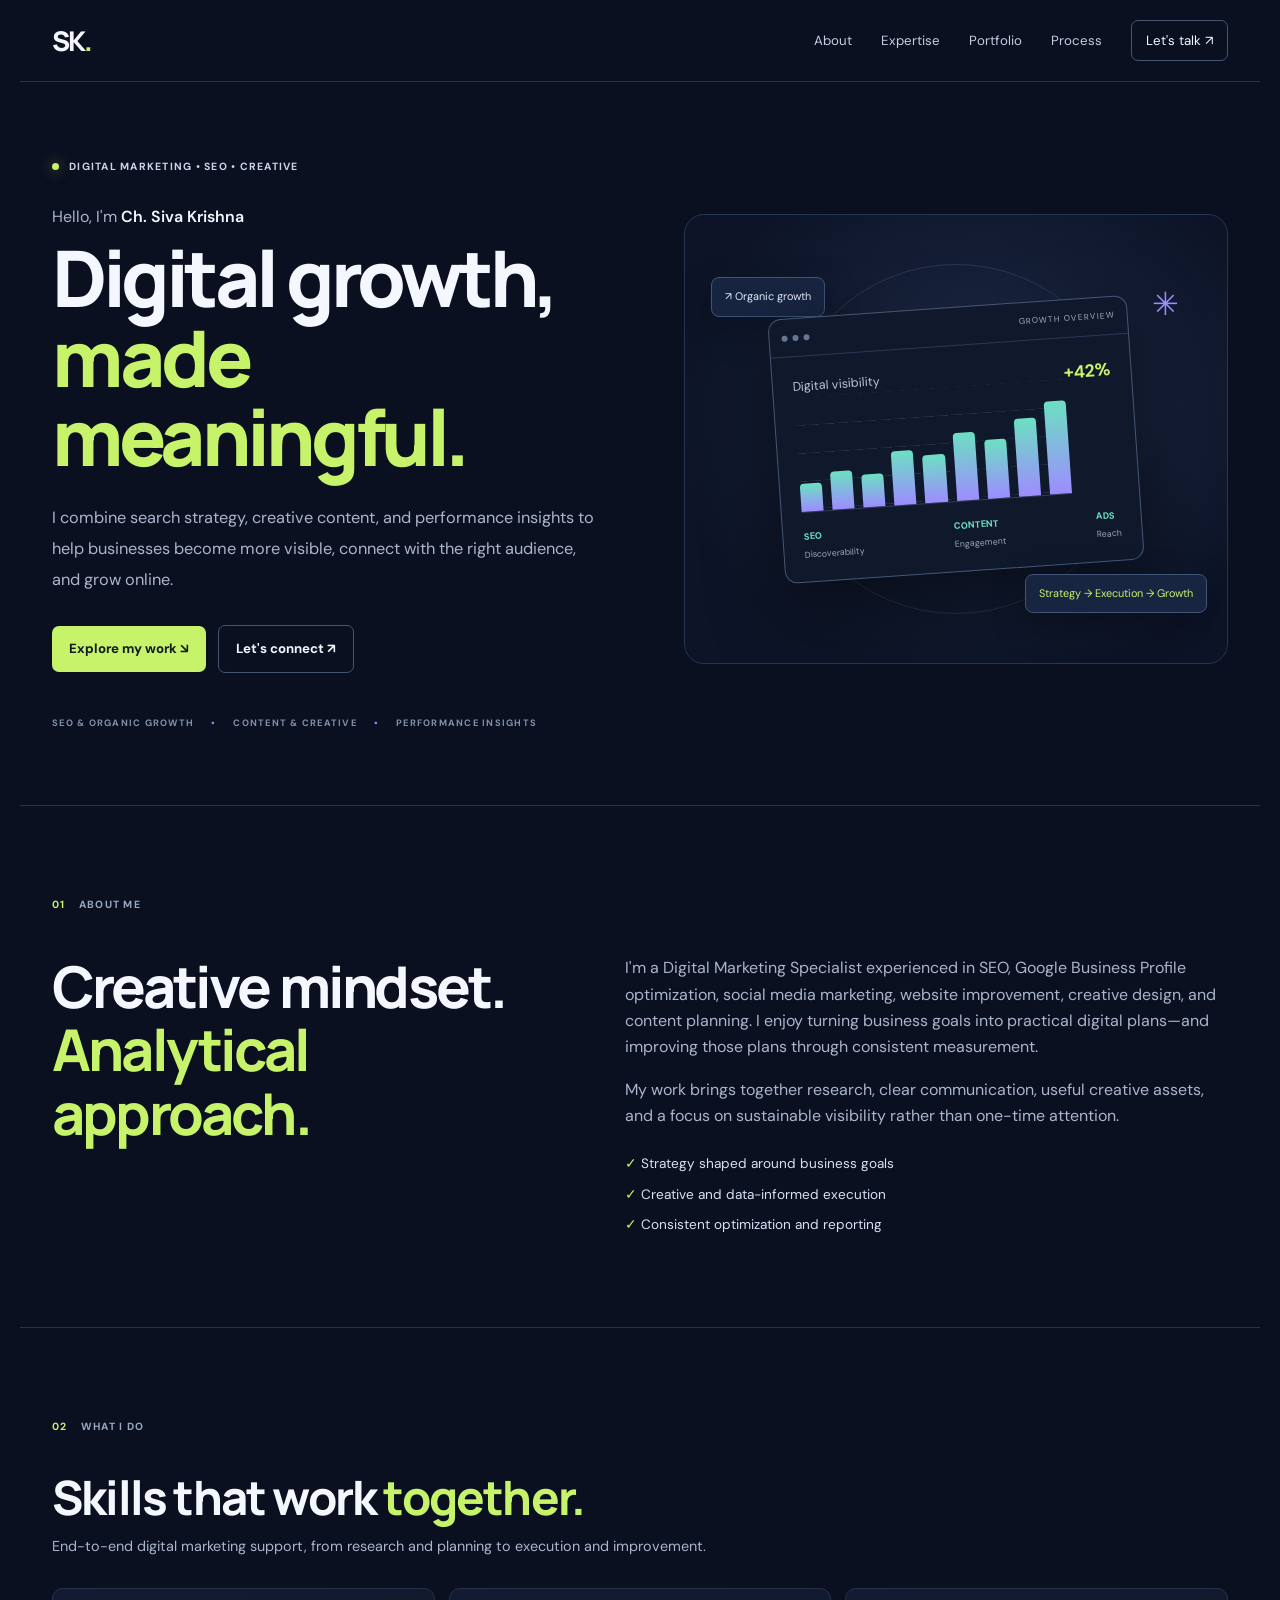
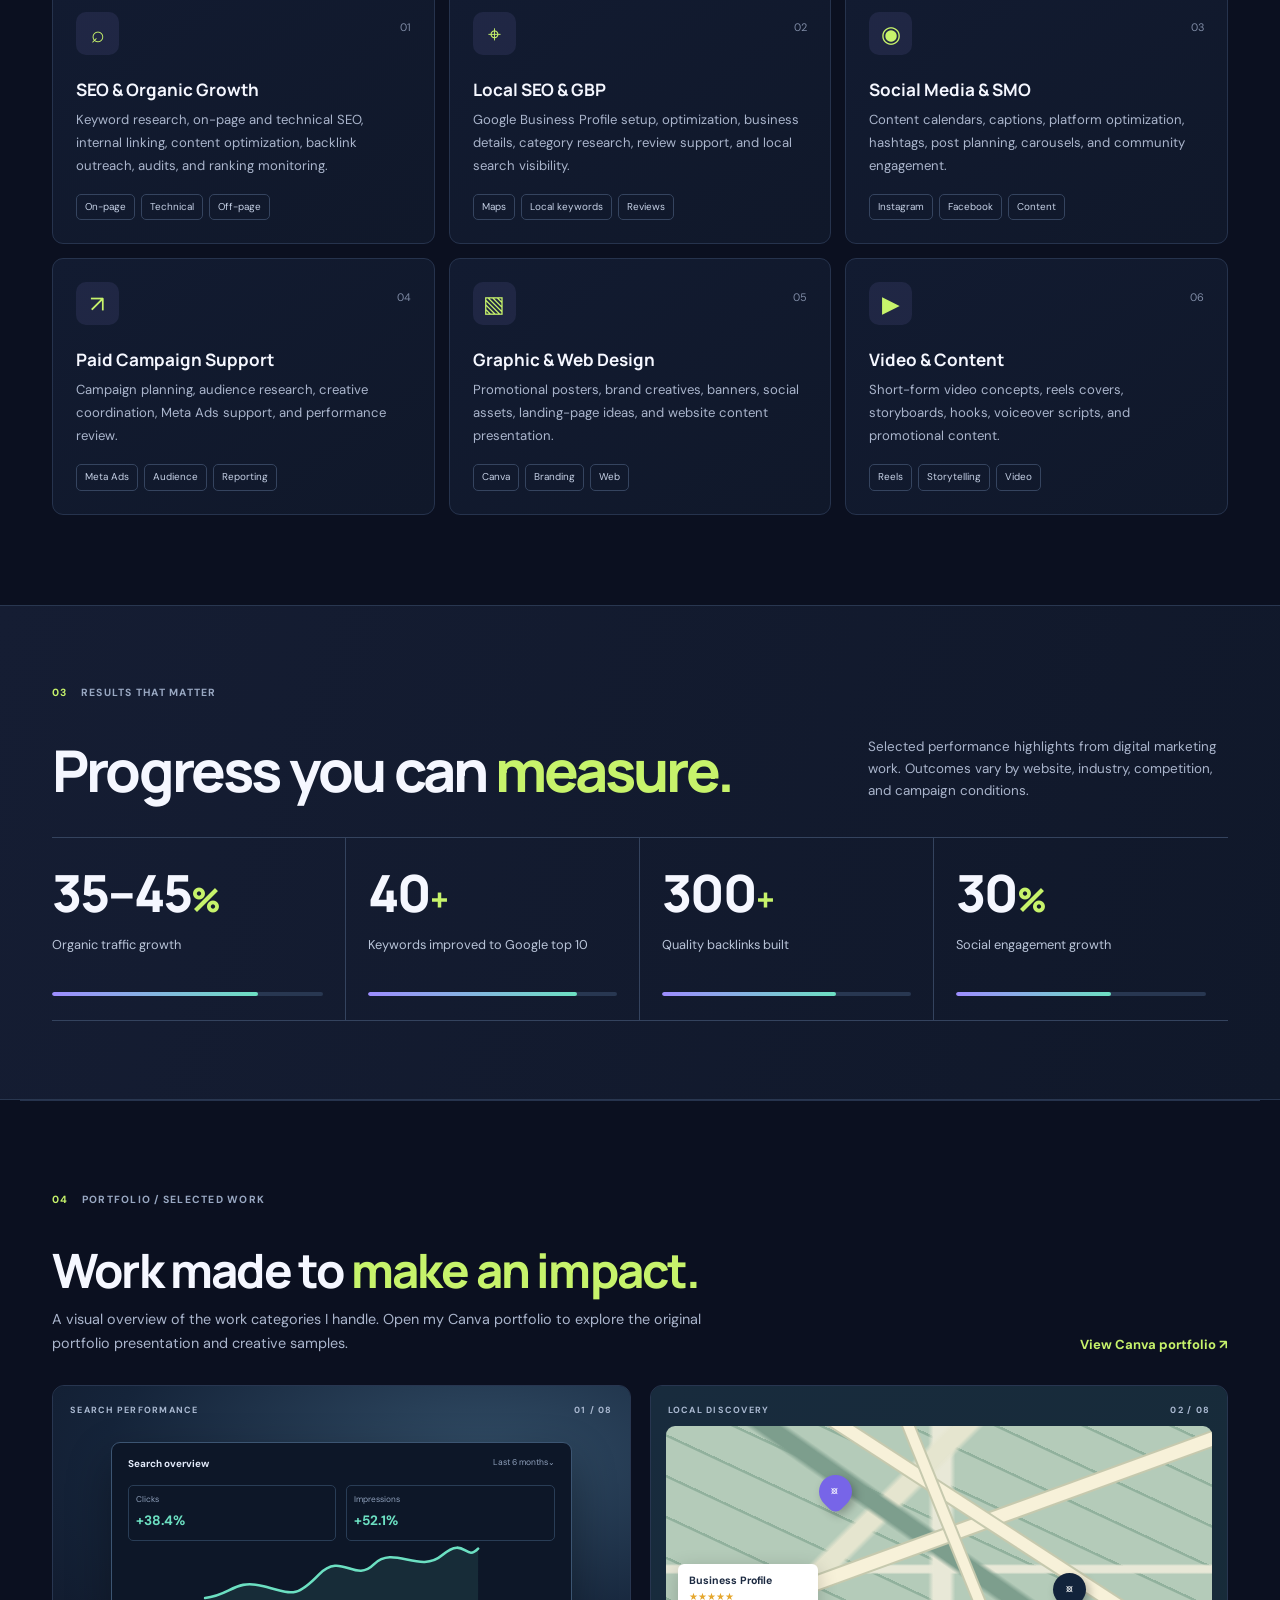
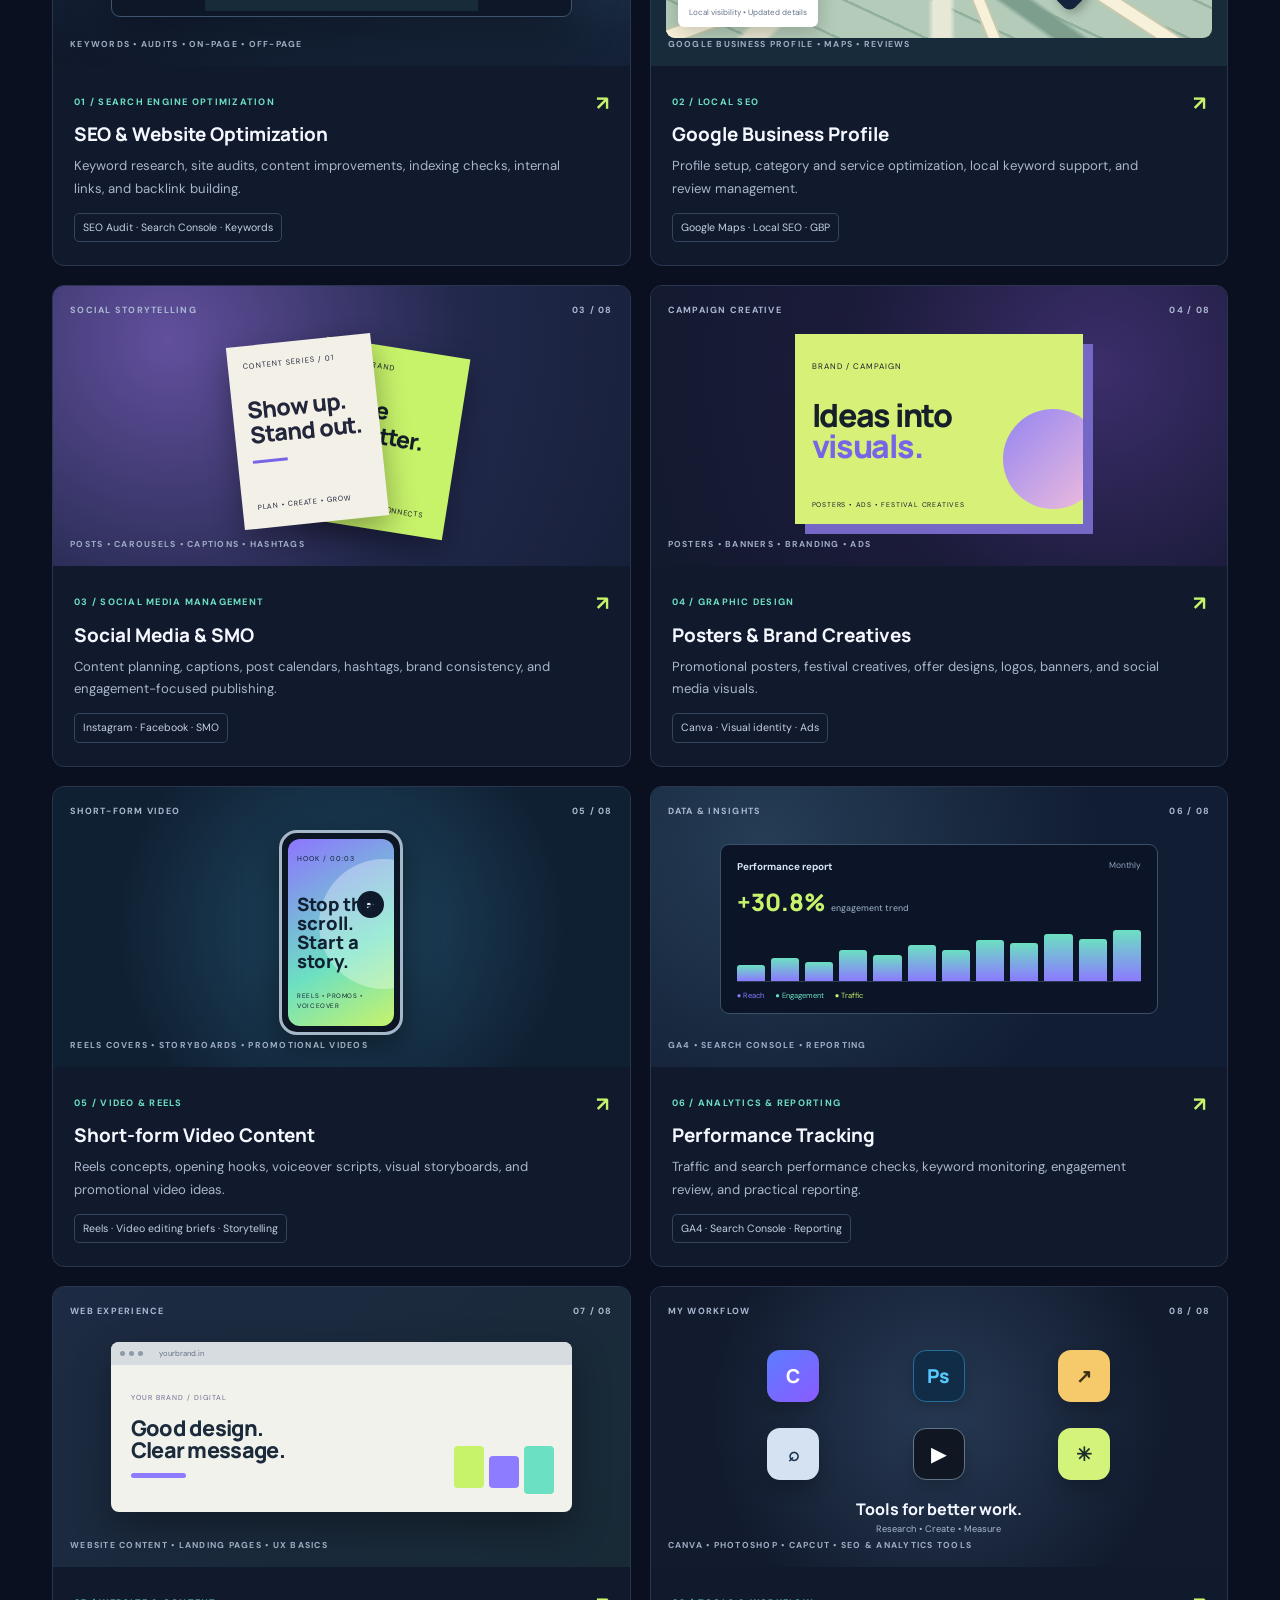
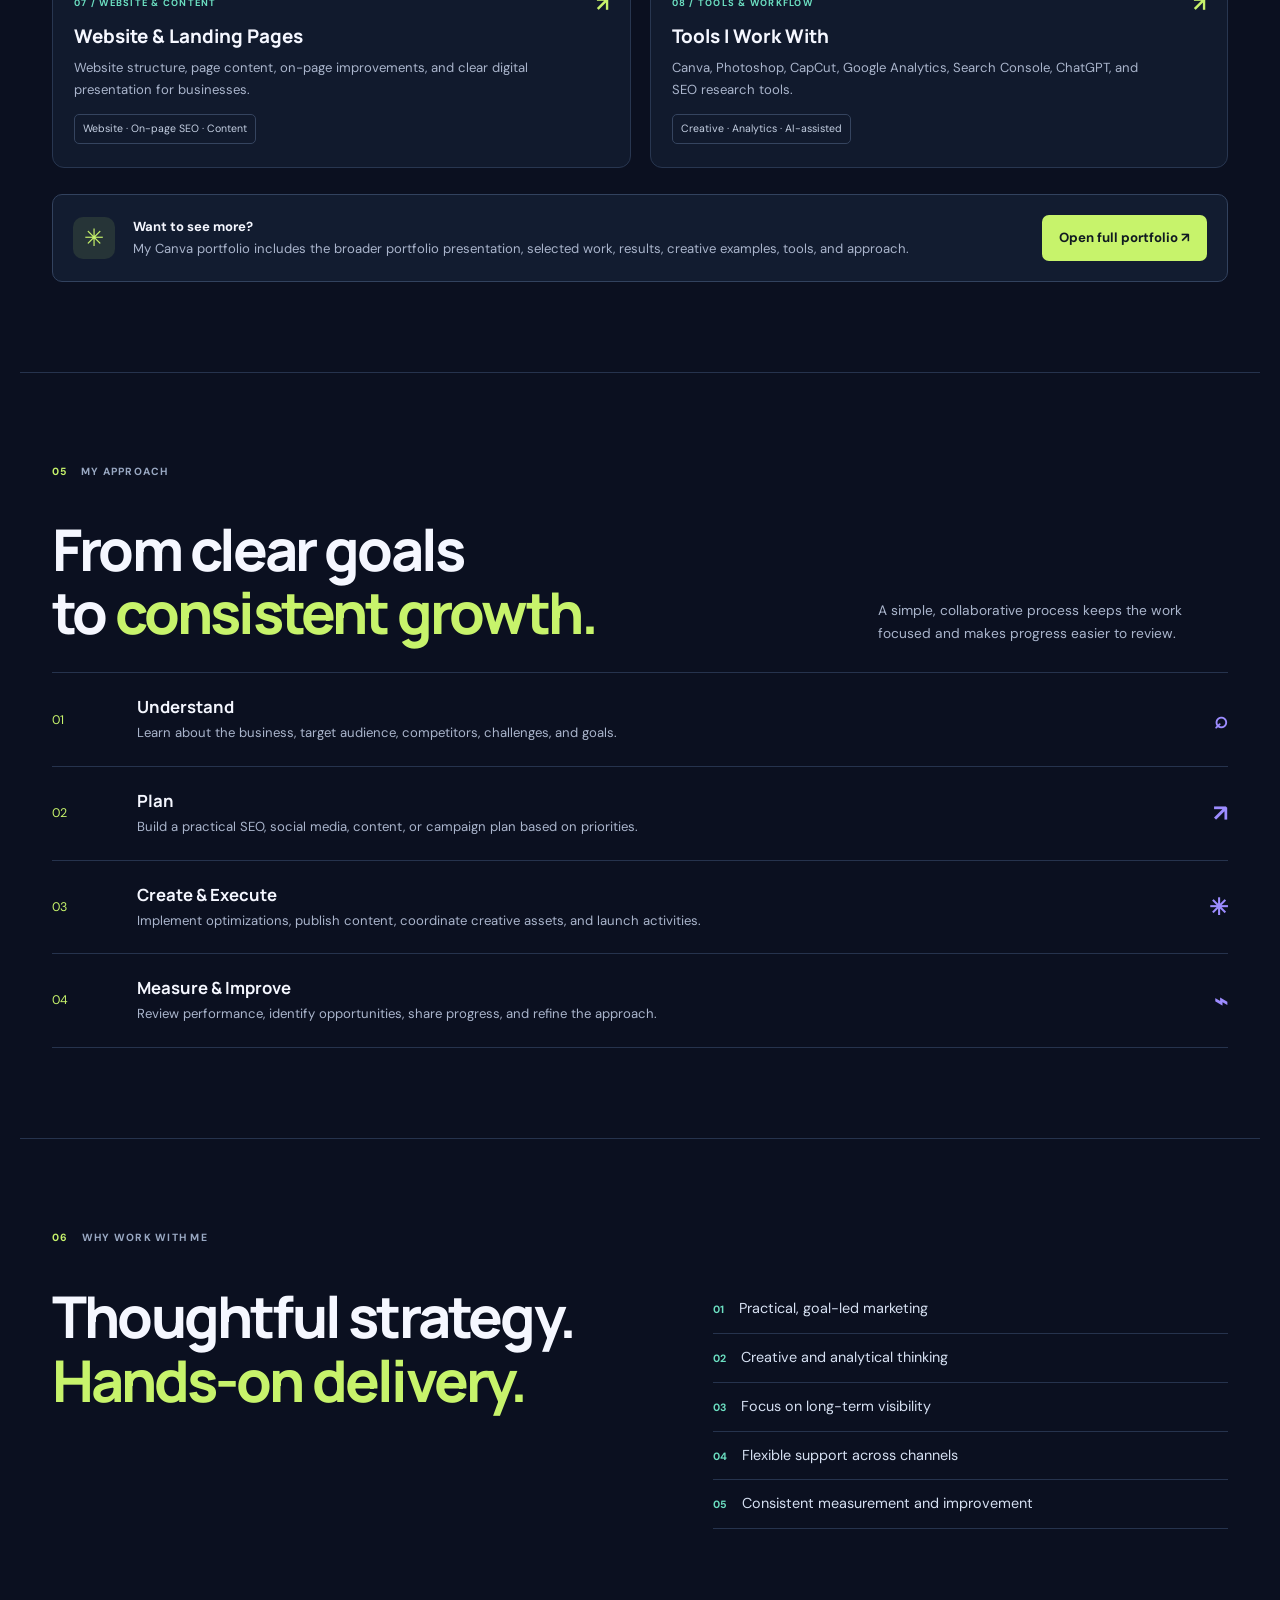
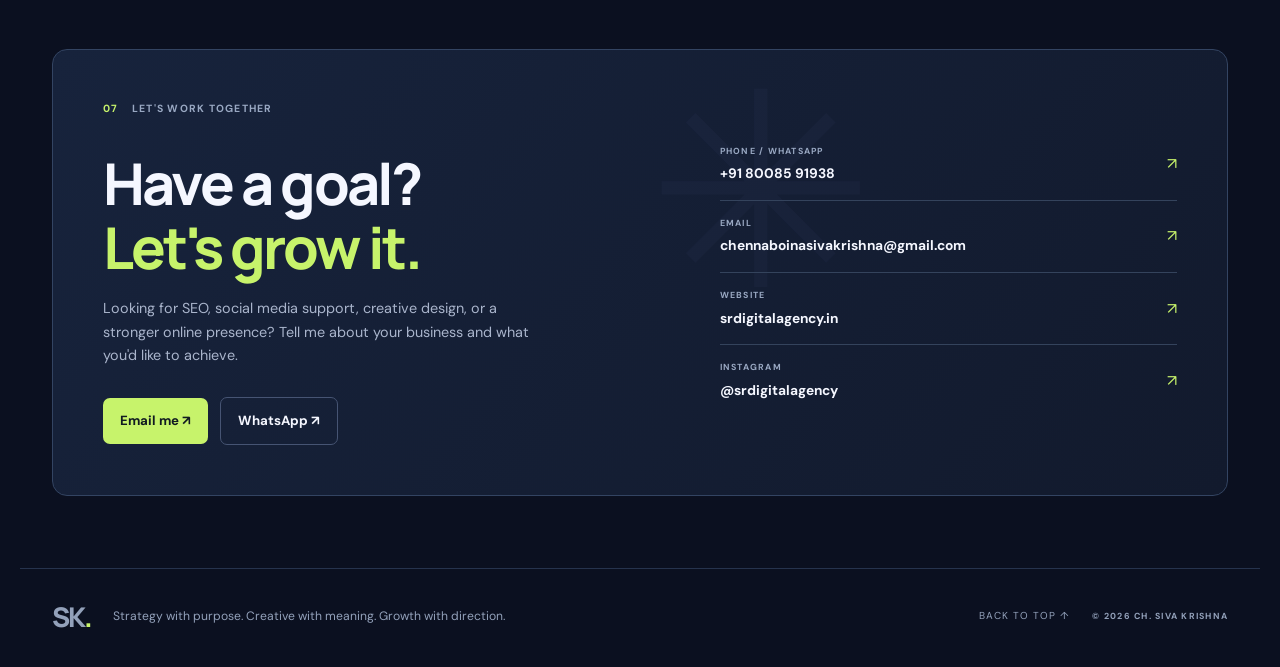
==== commit a29b16f7: "Add Google Search Console verification meta tag" ====
--- a/index.html
+++ b/index.html
@@ -1,6 +1,7 @@
 <!doctype html>
 <html lang="en">
 <head>
+    <meta name="google-site-verification" content="_xWMHX6dnOFjeS67morfHKFsA82Y1Y3AC7bY-WyvMQI" />
 <meta charset="utf-8"><meta name="viewport" content="width=device-width,initial-scale=1">
 <meta name="description" content="Ch. Siva Krishna — digital marketing portfolio featuring SEO, local SEO, social media, analytics, creative design, video and website projects.">
 <meta name="theme-color" content="#0b1020"><title>Ch. Siva Krishna | Digital Marketing Portfolio</title>
--- a/style.css
+++ b/style.css
@@ -1 +1,4 @@
-:root{--bg:#111;--panel:#191919;--panel2:#202020;--text:#f1f0ec;--muted:#a6a6a1;--line:#343434;--accent:#c7c7c2;--white:#fff;--display:'Manrope',sans-serif;--body:'DM Sans',sans-serif}*{box-sizing:border-box}html{scroll-behavior:smooth;scroll-padding-top:90px}body{margin:0;background:var(--bg);color:var(--text);font-family:var(--body);line-height:1.65}a{color:inherit;text-decoration:none}.wrap{max-width:1200px;margin:0 auto;padding-left:30px;padding-right:30px}.site-header{height:82px;max-width:1200px;margin:auto;padding:0 30px;display:flex;align-items:center;justify-content:space-between;border-bottom:1px solid var(--line)}.brand{font:800 1.6rem var(--display);letter-spacing:-2px}.brand span{color:#9e9e97}nav{display:flex;align-items:center;gap:30px;color:#c0c0bb;font-size:.83rem}nav a{transition:color .2s}nav a:hover,.site-footer a:hover{color:#fff}.nav-cta{border:1px solid #555;padding:8px 13px;border-radius:2px;color:var(--text)}.nav-cta span{margin-left:9px}.hero{min-height:650px;display:grid;grid-template-columns:1.05fr .95fr;align-items:center;gap:36px;padding-top:65px;padding-bottom:75px}.eyebrow,.section-label,.hero-meta,.tile-kicker,.tile-bottom,.floating-label,.work-overline,.art-caption,.work-category,.more-work>span,.contact-details a>span,.site-footer>span{font-size:.66rem;letter-spacing:1.4px;font-weight:700}.eyebrow{color:#c4c4bd;display:flex;align-items:center;gap:10px}.status-dot{width:6px;height:6px;border-radius:50%;background:#e4e4df;box-shadow:0 0 10px #fff4}.intro-line{font-size:.97rem;color:var(--muted);margin:27px 0 10px}.intro-line strong{color:var(--text);font-weight:600}.hero h1{font:700 clamp(3.3rem,5.6vw,5.3rem)/1.08 var(--display);letter-spacing:-4px;margin:0 0 24px}.hero h1 span,.about-grid h2 span,.results-intro h2 span,.process-intro h2 span,.why-grid h2 span,.contact h2 span{color:#aaa9a3}.hero-description{max-width:540px;color:var(--muted);font-size:1rem;line-height:1.9}.hero-actions,.contact-actions{display:flex;align-items:center;gap:12px;margin-top:29px}.button{display:inline-flex;gap:22px;align-items:center;padding:12px 16px;border-radius:2px;font-size:.83rem;font-weight:700;transition:transform .2s,background .2s}.button:hover{transform:translateY(-2px)}.button.primary{background:#e6e6e1;color:#151515}.button.primary:hover{background:#fff}.button.secondary{border:1px solid #4a4a47;color:var(--text)}.hero-meta{display:flex;gap:12px;color:#858580;margin-top:42px;font-size:.61rem}.meta-dot{color:#777}.hero-art{height:440px;position:relative;display:grid;place-items:center;overflow:hidden}.ring{position:absolute;border:1px solid #353535;border-radius:50%;width:370px;height:370px}.ring-b{width:290px;height:290px;border-style:dashed;border-color:#41413e}.hero-tile{position:absolute;width:250px;height:315px;padding:22px;display:flex;flex-direction:column;box-shadow:0 25px 65px #0007}.tile-back{background:#d2d2cb;color:#181818;transform:translate(43px,-12px) rotate(8deg);justify-content:space-between}.tile-back strong{font:800 2.1rem/1.12 var(--display);letter-spacing:-1.5px}.tile-front{background:#1e1e1e;border:1px solid #656560;transform:translate(-27px,19px) rotate(-5deg)}.tile-symbol{font-size:1.7rem;color:#e3e3dc}.tile-kicker{font-size:.58rem;color:#75756e}.tile-front .tile-kicker{color:#a6a6a0}.tile-front h2{font:800 2.65rem/1.05 var(--display);letter-spacing:-2px;margin:18px 0}.tile-front h2 em{font-style:normal;color:#aaa9a3}.tile-bottom{font-size:.55rem;line-height:1.5;letter-spacing:1.1px}.tile-front .tile-bottom{color:#a8a8a1}.tile-rule{height:1px;background:#555;margin-top:auto;margin-bottom:12px}.floating-label{position:absolute;color:#969690;font-size:.57rem}.label-top{top:30px;right:30px}.label-bottom{bottom:26px;left:14px}.label-bottom span{font-size:1.2rem;margin-left:10px;color:#c4c4be}.section{padding-top:88px;padding-bottom:88px;border-top:1px solid var(--line)}.section-label{color:#9c9c96}.section-label>span{color:#e3e3dd;margin-right:9px}.about-grid{display:grid;grid-template-columns:.9fr 1.1fr;gap:75px;margin-top:42px}.about-grid h2,.results-intro h2,.process-intro h2,.why-grid h2,.contact h2{font:700 clamp(2.6rem,4.4vw,4.15rem)/1.12 var(--display);letter-spacing:-2.7px;margin:0}.about-copy{max-width:570px;color:var(--muted)}.about-copy p{margin:0 0 16px}.check-list{display:flex;flex-direction:column;gap:8px;margin-top:24px;color:#d2d2cc;font-size:.84rem}.check-list span: first-letter{color:#fff}.section-heading{display:flex;justify-content:space-between;align-items:end;margin:36px 0 29px}.section-heading h2{font:700 clamp(2.1rem,3.5vw,3.1rem)/1.15 var(--display);letter-spacing:-1.8px;margin:0}.section-heading h2 span{color:#aaa9a3}.section-heading p{color:var(--muted);font-size:.88rem;margin:10px 0 0}.service-grid{display:grid;grid-template-columns:repeat(3,1fr);gap:14px}.service-card{background:var(--panel);border:1px solid var(--line);padding:23px;min-height:255px;transition:border-color .2s,transform .2s}.service-card:hover,.work-card:hover{border-color:#666;transform:translateY(-3px)}.card-top{display:flex;justify-content:space-between;align-items:center;margin-bottom:27px}.service-icon{font-size:1.65rem;color:#e0e0da}.card-index{font-size:.67rem;color:#81817c}.service-card h3,.work-info h3,.process-step h3{font:700 1.08rem var(--display);margin:0 0 9px}.service-card p,.work-info p{font-size:.82rem;color:var(--muted);line-height:1.75;margin:0 0 17px}.tag-row{display:flex;flex-wrap:wrap;gap:6px}.tag-row span{border:1px solid #41413d;color:#c4c4bd;padding:4px 7px;font-size:.62rem;border-radius:2px}.results-section{background:#171717;max-width:none;padding-left:max(30px,calc((100vw - 1140px)/2));padding-right:max(30px,calc((100vw - 1140px)/2))}.results-intro{display:flex;justify-content:space-between;align-items:end;gap:40px;margin:37px 0 36px}.results-intro p{max-width:350px;color:var(--muted);font-size:.84rem;margin:0}.metrics-grid{display:grid;grid-template-columns:repeat(4,1fr);border-top:1px solid #444;border-bottom:1px solid #444}.metric{padding:27px 20px 24px 0;border-right:1px solid #444}.metric:not(:first-child){padding-left:22px}.metric:last-child{border-right:0}.metric strong{font:700 clamp(2.2rem,4vw,3.4rem)/1.1 var(--display);letter-spacing:-2px}.metric strong span{font-size:.65em;color:#a7a7a1}.metric p{font-size:.79rem;color:#b0b0aa;min-height:38px;margin:13px 0 16px}.metric-line{display:block;width:32px;height:2px;background:#d6d6d0}.results-note{color:#b5b5af;font-size:.77rem;letter-spacing:.3px;margin:24px 0 0}.work-grid{display:grid;grid-template-columns:repeat(2,1fr);gap:18px}.work-card{border:1px solid var(--line);background:var(--panel);padding:11px;transition:border-color .2s,transform .2s}.work-art{height:245px;position:relative;overflow:hidden;padding:18px}.work-overline,.art-caption{position:absolute;font-size:.58rem;color:#333;letter-spacing:1.3px}.work-overline{top:18px;left:18px}.art-caption{bottom:17px;left:18px}.art-local{background:#d2d2cb;color:#1a1a19}.map-pin{position:absolute;right:18%;top:32%;font-size:5.5rem;color:#30302d;transform:rotate(-9deg)}.art-local>strong,.art-brand>strong{position:absolute;bottom:53px;left:20px;font:800 2.1rem/1.02 var(--display);letter-spacing:-1.2px}.art-social{background:#c2c2bb;color:#20201e}.social-window{position:absolute;left:25%;top:24%;width:52%;height:58%;background:#eee;border:1px solid #777;box-shadow:11px 12px 0 #888;transform:rotate(-4deg);padding:15px}.social-mark{display:block;background:#20201f;color:#f0f0ea;width:35px;height:35px;display:grid;place-items:center;font-weight:800}.social-lines{display:flex;gap:6px;margin:14px 0}.social-lines i{height:4px;background:#b4b4ad;flex:1}.social-block{height:65px;background:#bdbdb5}.art-seo{background:#aeadab;color:#191918}.seo-window{position:absolute;top:25%;left:18%;width:65%;padding:17px;background:#1d1d1c;color:#e8e8e2;box-shadow:9px 11px 0 #888;transform:rotate(3deg)}.seo-window>span{font-size:.7rem;color:#a8a8a1}.seo-bars{height:65px;display:flex;align-items:end;gap:9px;margin:10px 0}.seo-bars i{flex:1;background:#a8a8a1}.seo-bars i:nth-child(1){height:25%}.seo-bars i:nth-child(2){height:44%}.seo-bars i:nth-child(3){height:39%}.seo-bars i:nth-child(4){height:68%}.seo-bars i:nth-child(5){height:95%}.seo-window b{font-size:.67rem;letter-spacing:.5px}.art-brand{background:#deded8;color:#1a1a19}.brand-mark{position:absolute;top:22%;left:34%;font:800 5.5rem var(--display);letter-spacing:-8px}.brand-mark span{font-size:2rem;vertical-align:top;letter-spacing:0}.art-brand>strong{font-size:1.75rem;left:auto;right:18px;text-align:right;bottom:28px}.work-info{display:flex;justify-content:space-between;gap:18px;padding:20px 10px 11px}.work-category{color:#9b9b95;font-size:.59rem}.work-info h3{margin-top:8px}.work-info p{margin-bottom:0;max-width:430px}.work-arrow{font-size:1.35rem;color:#d6d6d0}.more-work{margin-top:22px;border-top:1px solid var(--line);border-bottom:1px solid var(--line);padding:17px 0}.more-work>span{color:#8e8e88;font-size:.59rem}.more-work p{font-size:.82rem;color:#c0c0ba;margin:9px 0 0}.more-work b{font-weight:400;color:#666}.process-intro{display:grid;grid-template-columns:1fr .7fr;align-items:end;gap:50px;margin:38px 0}.process-intro p{color:var(--muted);font-size:.87rem;max-width:390px;margin:0}.process-list{border-top:1px solid #444}.process-step{display:grid;grid-template-columns:70px 1fr 40px;gap:18px;align-items:center;padding:23px 0;border-bottom:1px solid #3b3b3b}.step-number{color:#92928c;font-size:.73rem}.process-step h3{font-size:1rem;margin-bottom:5px}.process-step p{font-size:.82rem;color:var(--muted);margin:0}.step-symbol{text-align:right;font-size:1.5rem;color:#c8c8c1}.why-section{background:#171717;max-width:none;padding-left:max(30px,calc((100vw - 1140px)/2));padding-right:max(30px,calc((100vw - 1140px)/2))}.why-grid{display:grid;grid-template-columns:1fr 1fr;gap:60px;margin-top:39px}.why-points{display:grid;grid-template-columns:1fr 1fr;gap:16px 22px}.why-points p{font-size:.82rem;color:#d0d0ca;margin:0}.why-points p span{color:#f0f0e9;margin-right:8px}.contact-section{padding-top:26px;padding-bottom:80px}.contact-panel{border:1px solid #444;background:#1a1a1a;padding:43px;display:grid;grid-template-columns:1fr .85fr;gap:55px;position:relative;overflow:hidden}.contact-copy h2{margin:30px 0 15px}.contact-copy>p{color:var(--muted);font-size:.86rem;max-width:440px}.contact-details{align-self:center;border-top:1px solid #444}.contact-details a{display:grid;grid-template-columns:1fr auto;gap:2px 12px;padding:15px 0;border-bottom:1px solid #444}.contact-details a>span{grid-column:1;color:#92928c;font-size:.58rem}.contact-details a strong{grid-column:1;font-size:.82rem;font-weight:500;overflow-wrap:anywhere}.contact-details a b{grid-column:2;grid-row:1/3;align-self:center;font-weight:400;color:#bfbfb8}.contact-details a:hover strong{color:#fff}.site-footer{min-height:88px;border-top:1px solid var(--line);display:flex;align-items:center;justify-content:space-between;gap:18px;color:#92928c}.site-footer p{font-size:.75rem;margin:0}.site-footer>span{font-size:.58rem}.back-top{font-size:.61rem;letter-spacing:1px}.site-footer .brand{color:#eee}@media(max-width:850px){.hero{grid-template-columns:1fr;padding-top:55px}.hero-art{height:390px}.about-grid{gap:35px}.service-grid{grid-template-columns:repeat(2,1fr)}.results-intro{align-items:start;flex-direction:column;gap:15px}.why-grid{gap:35px}.contact-panel{gap:30px;padding:30px}.site-footer{flex-wrap:wrap;padding-top:18px;padding-bottom:18px}.site-footer p{order:5;width:100%}}@media(max-width:600px){.wrap,.site-header{padding-left:20px;padding-right:20px}.site-header{height:70px}nav{gap:13px;font-size:.73rem}nav a:nth-child(2),nav a:nth-child(4){display:none}.hero{padding-top:45px;padding-bottom:50px;gap:12px}.hero h1{font-size:3.15rem;letter-spacing:-2.6px}.hero-description{font-size:.91rem}.hero-meta{font-size:.52rem;gap:8px;flex-wrap:wrap}.hero-art{height:350px}.hero-tile{width:215px;height:275px;padding:19px}.tile-back strong{font-size:1.8rem}.tile-front h2{font-size:2.25rem}.ring{width:300px;height:300px}.ring-b{width:235px;height:235px}.label-top{right:6px}.section{padding-top:62px;padding-bottom:62px}.about-grid{grid-template-columns:1fr;gap:23px}.about-grid h2,.results-intro h2,.process-intro h2,.why-grid h2,.contact h2{font-size:2.6rem;letter-spacing:-1.8px}.section-heading{margin-top:28px}.section-heading h2{font-size:2.1rem}.service-grid,.work-grid{grid-template-columns:1fr}.service-card{min-height:0;padding:21px}.card-top{margin-bottom:18px}.results-section,.why-section{padding-left:20px;padding-right:20px}.metrics-grid{grid-template-columns:1fr 1fr}.metric{padding:21px 10px 20px 0;border-bottom:1px solid #444}.metric:nth-child(2){border-right:0;padding-left:14px}.metric:nth-child(3){border-bottom:0}.metric:nth-child(4){border-right:0;border-bottom:0;padding-left:14px}.metric strong{font-size:2.6rem}.metric p{font-size:.72rem;min-height:32px}.work-art{height:225px}.process-intro{grid-template-columns:1fr;gap:18px;margin:28px 0}.process-step{grid-template-columns:34px 1fr 24px;gap:10px;padding:20px 0}.process-step p{font-size:.77rem}.why-grid{grid-template-columns:1fr;gap:25px}.why-points{grid-template-columns:1fr;gap:13px}.contact-section{padding-top:15px;padding-bottom:55px}.contact-panel{grid-template-columns:1fr;padding:25px 20px;gap:30px}.contact-copy h2{margin-top:23px}.contact-actions{flex-wrap:wrap}.contact-details a strong{font-size:.77rem}.site-footer{gap:13px}.site-footer .brand{font-size:1.3rem}.site-footer>span{font-size:.5rem}.back-top{margin-left:auto}}+:root{--bg:#0b1020;--bg2:#0e1529;--panel:#121b31;--panel2:#17223a;--text:#f5f7ff;--muted:#aab5cc;--line:#26334d;--lime:#c7f36b;--violet:#9d8cff;--teal:#6ce0c2;--display:'Manrope',sans-serif;--body:'DM Sans',sans-serif}*{box-sizing:border-box}html{scroll-behavior:smooth;scroll-padding-top:90px}body{margin:0;background:var(--bg);color:var(--text);font-family:var(--body);line-height:1.65}a{color:inherit;text-decoration:none}.wrap{max-width:1240px;margin:0 auto;padding-left:32px;padding-right:32px}.header{height:82px;max-width:1240px;margin:auto;padding:0 32px;display:flex;align-items:center;justify-content:space-between;border-bottom:1px solid var(--line)}.logo{font:800 1.7rem var(--display);letter-spacing:-2px}.logo span{color:var(--lime)}nav{display:flex;align-items:center;gap:29px;color:#c5cde0;font-size:.83rem}nav a{transition:color .2s}nav a:hover,.footer a:hover{color:var(--lime)}.nav-button{padding:9px 14px;border:1px solid #465473;border-radius:7px;color:var(--text)}.hero{min-height:680px;display:grid;grid-template-columns:1.04fr .96fr;align-items:center;gap:42px;padding-top:66px;padding-bottom:74px}.eyebrow,.section-kicker,.hero-stats,.art-top,.art-caption,.project-info small,.contact-links small,.footer small{font-size:.65rem;letter-spacing:1.25px;font-weight:700}.eyebrow{display:flex;align-items:center;gap:10px;color:#cbd5e8}.eyebrow i{width:7px;height:7px;border-radius:50%;background:var(--lime);box-shadow:0 0 14px #c7f36b80}.hello{color:var(--muted);margin:28px 0 8px}.hello b{color:var(--text);font-weight:600}.hero h1{font:800 clamp(3.4rem,6.1vw,5.7rem)/1.02 var(--display);letter-spacing:-4.5px;margin:0 0 26px}.hero h1 span,.about-grid h2 span,.section-title h2 span,.results-heading h2 span,.process-head h2 span,.why-grid h2 span,.contact-copy h2 span{color:var(--lime)}.lead{max-width:550px;color:var(--muted);font-size:1.02rem;line-height:1.9}.actions{display:flex;align-items:center;gap:12px;margin-top:29px;flex-wrap:wrap}.btn{display:inline-flex;align-items:center;justify-content:center;padding:12px 17px;border-radius:7px;font-size:.83rem;font-weight:700;transition:transform .2s,background .2s}.btn:hover{transform:translateY(-2px)}.btn-primary{background:var(--lime);color:#111a21}.btn-primary:hover{background:#d9ffa0}.btn-ghost{border:1px solid #465473;color:var(--text)}.hero-stats{display:flex;gap:17px;flex-wrap:wrap;color:#8390aa;margin-top:43px;font-size:.58rem}.hero-stats span+span:before{content:'•';color:var(--violet);margin-right:17px}.hero-visual{height:450px;position:relative;display:grid;place-items:center;overflow:hidden;border-radius:20px;background:radial-gradient(ellipse at 55% 44%,#293a5a 0,#131d34 44%,#0d1427 75%);border:1px solid #263650}.orbit{position:absolute;border:1px solid #7e8bad38;border-radius:50%;width:350px;height:350px}.orbit-two{width:265px;height:265px;border-style:dashed;border-color:#c7f36b55}.dashboard{position:relative;width:min(360px,80%);background:#10192c;border:1px solid #445777;border-radius:13px;box-shadow:0 25px 70px #0008;transform:rotate(-4deg);overflow:hidden}.dash-top{height:38px;border-bottom:1px solid #293a55;display:flex;align-items:center;gap:5px;padding:0 12px}.dash-dot{width:6px;height:6px;border-radius:50%;background:#657694}.dash-top small{margin-left:auto;color:#9daac2;font-size:.52rem;letter-spacing:1px}.dash-body{padding:20px}.dash-label{font-size:.78rem;color:#b8c4d9}.dash-label b{float:right;color:var(--lime);font-size:1.1rem}.chart{height:115px;display:flex;align-items:end;gap:9px;padding-top:15px;border-bottom:1px solid #2e3c55;background:repeating-linear-gradient(to bottom,transparent 0 27px,#263650 28px)}.chart i{flex:1;border-radius:4px 4px 0 0;background:linear-gradient(to top,var(--violet),var(--teal));height:var(--h,45%)}.chart i:nth-child(1){height:28%}.chart i:nth-child(2){height:38%}.chart i:nth-child(3){height:33%}.chart i:nth-child(4){height:54%}.chart i:nth-child(5){height:48%}.chart i:nth-child(6){height:68%}.chart i:nth-child(7){height:59%}.chart i:nth-child(8){height:78%}.chart i:nth-child(9){height:94%}.dash-foot{display:flex;justify-content:space-between;margin-top:17px;gap:8px}.dash-foot span{display:flex;flex-direction:column;gap:3px}.dash-foot b{font-size:.58rem;color:var(--teal)}.dash-foot small{font-size:.54rem;color:#9ba8bf}.floating-chip{position:absolute;padding:10px 13px;background:#182541;border:1px solid #415477;border-radius:8px;font-size:.68rem;color:#e7edff;box-shadow:0 12px 35px #0004}.chip-a{top:62px;left:26px}.chip-b{bottom:50px;right:20px;color:var(--lime)}.hero-spark{position:absolute;right:48px;top:63px;font-size:2rem;color:var(--violet)}.section{padding-top:90px;padding-bottom:90px;border-top:1px solid var(--line)}.section-kicker{color:#99a8c2}.section-kicker span{color:var(--lime);margin-right:10px}.about-grid{display:grid;grid-template-columns:.9fr 1.1fr;gap:80px;margin-top:42px}.about-grid h2,.results-heading h2,.process-head h2,.why-grid h2,.contact-copy h2{font:750 clamp(2.65rem,4.5vw,4.2rem)/1.1 var(--display);letter-spacing:-2.8px;margin:0}.body-copy{color:var(--muted);margin:0 0 16px}.ticks{display:flex;flex-direction:column;gap:8px;margin-top:24px;color:#d8e1f3;font-size:.85rem}.ticks span:first-letter{color:var(--lime)}.section-title{display:flex;justify-content:space-between;align-items:end;gap:25px;margin:36px 0 29px}.section-title h2{font:750 clamp(2.15rem,3.7vw,3.3rem)/1.13 var(--display);letter-spacing:-1.8px;margin:0}.section-title p{max-width:680px;color:var(--muted);font-size:.9rem;margin:11px 0 0}.skill-grid{display:grid;grid-template-columns:repeat(3,1fr);gap:14px}.skill-card{position:relative;background:linear-gradient(145deg,var(--panel),#10182a);border:1px solid var(--line);padding:23px;min-height:255px;border-radius:11px;transition:transform .2s,border-color .2s}.skill-card:hover{transform:translateY(-4px);border-color:#7180a3}.skill-icon{display:inline-grid;place-items:center;width:43px;height:43px;border-radius:10px;background:#a294ff19;color:var(--lime);font-size:1.45rem}.num{position:absolute;right:23px;top:30px;color:#7f8ba5;font-size:.68rem}.skill-card h3{font:700 1.07rem var(--display);margin:23px 0 8px}.skill-card p{font-size:.82rem;color:var(--muted);line-height:1.75;margin:0 0 16px}.pills{display:flex;flex-wrap:wrap;gap:6px}.pills i{font-style:normal;border:1px solid #35445f;color:#c6d1e6;padding:4px 8px;font-size:.62rem;border-radius:5px}.results{background:linear-gradient(110deg,#151d33,#10182a);border-top:1px solid #293750;border-bottom:1px solid #293750;padding:78px 0}.results-heading{display:flex;justify-content:space-between;align-items:end;gap:35px;margin:35px 0}.results-heading p{max-width:360px;color:var(--muted);font-size:.84rem;margin:0}.metrics{display:grid;grid-template-columns:repeat(4,1fr);border-top:1px solid #34435e;border-bottom:1px solid #34435e}.metrics>div{padding:26px 22px 24px 0;border-right:1px solid #34435e}.metrics>div:not(:first-child){padding-left:22px}.metrics>div:last-child{border:0}.metrics strong{font:800 clamp(2.2rem,4vw,3.5rem)/1.1 var(--display);letter-spacing:-2px}.metrics em{font-size:.65em;font-style:normal;color:var(--lime)}.metrics p{font-size:.8rem;color:#b9c4d8;min-height:42px;margin:13px 0 16px}.metric-bar{display:block;height:4px;background:#283751;border-radius:5px;overflow:hidden}.metric-bar i{display:block;height:100%;background:linear-gradient(90deg,var(--violet),var(--teal));border-radius:5px}.portfolio-title{align-items:end}.text-link{color:var(--lime);font-size:.82rem;font-weight:700;white-space:nowrap}.portfolio-grid{display:grid;grid-template-columns:repeat(2,minmax(0,1fr));gap:19px}.project{min-width:0;background:#111a2d;border:1px solid #283650;border-radius:12px;overflow:hidden;transition:transform .22s,border-color .22s}.project:hover{transform:translateY(-4px);border-color:#6c7c9f}.project-art{height:280px;position:relative;overflow:hidden;padding:17px;background:#151f36}.art-top{display:flex;justify-content:space-between;position:relative;z-index:2;color:#aab9d1;font-size:.56rem}.art-caption{position:absolute;bottom:15px;left:17px;color:#9fadc5;font-size:.54rem;z-index:2}.project-info{display:flex;justify-content:space-between;gap:15px;padding:21px 21px 23px}.project-info>div{min-width:0}.project-info small{font-size:.58rem;color:var(--teal)}.project-info h3{font:750 1.18rem var(--display);margin:8px 0}.project-info p{font-size:.82rem;line-height:1.7;color:var(--muted);margin:0 0 13px;max-width:490px}.project-info>b{font-size:1.25rem;color:var(--lime)}.project-tags{font-size:.66rem;color:#c5d0e3;border:1px solid #35445f;border-radius:5px;padding:5px 8px;display:inline-block}.project-seo .project-art{background:radial-gradient(ellipse at 75% 25%,#314c65,#15243a 62%,#10182a)}.seo-screen{position:absolute;left:10%;right:10%;top:56px;height:175px;background:#0d1728;border:1px solid #3c5572;border-radius:9px;padding:13px 16px;box-shadow:0 18px 45px #0005}.screen-head{display:flex;justify-content:space-between;font-size:.62rem;color:#e3ebfa}.screen-head span{color:#8fa0bb;font-size:.53rem}.screen-numbers{display:flex;gap:10px;margin:13px 0 0}.screen-numbers div{flex:1;border:1px solid #293d56;border-radius:5px;padding:7px}.screen-numbers small{display:block;font-size:.52rem;color:#8fa0bb}.screen-numbers b{color:var(--teal);font-size:.85rem}.seo-screen svg{width:100%;height:65px;margin-top:5px}.project-local .project-art{background:linear-gradient(135deg,#182b3d,#172b39)}.map-art{position:absolute;inset:40px 15px 28px;border-radius:9px;overflow:hidden;background:#b4cbb9}.map-grid{position:absolute;inset:0;background:linear-gradient(35deg,transparent 45%,#7d9e8d 46% 49%,transparent 50%),linear-gradient(135deg,transparent 37%,#e5e5cf 38% 41%,transparent 42%),linear-gradient(90deg,transparent 48%,#e8e8d7 49% 52%,transparent 53%),linear-gradient(0deg,transparent 30%,#e8e8d7 31% 34%,transparent 35%),repeating-linear-gradient(25deg,transparent 0 34px,#91b19d 35px 37px)}.map-road{position:absolute;background:#f7f1d9;box-shadow:0 0 0 2px #c6c9ae}.road-a{height:13px;width:130%;left:-12%;top:47%;transform:rotate(-20deg)}.road-b{height:12px;width:110%;left:-3%;top:30%;transform:rotate(33deg)}.road-c{height:10px;width:100%;left:5%;top:65%;transform:rotate(68deg)}.pin{position:absolute;display:grid;place-items:center;width:33px;height:33px;border-radius:50% 50% 50% 8px;transform:rotate(-45deg);background:#7765e8;color:white;box-shadow:0 5px 10px #0004}.pin-one{left:28%;top:23%}.pin-two{right:23%;bottom:15%;background:#12233b}.local-card{position:absolute;left:12px;bottom:11px;background:white;border-radius:6px;padding:8px 11px;display:flex;flex-direction:column;box-shadow:0 5px 20px #0003}.local-card b{font-size:.66rem;color:#1b2940}.local-card span{color:#e5a72e;font-size:.62rem}.local-card small{font-size:.5rem;color:#66738a}.project-social .project-art{background:radial-gradient(circle at 20% 20%,#624f9d,#21284b 58%,#17203a)}.social-mock{position:absolute;inset:43px 15% 26px;display:flex;align-items:center;justify-content:center}.post{position:absolute;width:145px;height:183px;padding:15px;display:flex;flex-direction:column;box-shadow:0 12px 30px #0005}.post span{font-size:.47rem;letter-spacing:1px}.post b{font:800 1.45rem/1.04 var(--display);letter-spacing:-1px;margin-top:25px}.post i{font-style:normal;font-size:.45rem;letter-spacing:.8px;margin-top:auto}.post-back{background:#c7f36b;color:#15202a;transform:translate(43px,4px) rotate(9deg)}.post-front{background:#f3f0e8;color:#22263b;transform:translate(-34px,-3px) rotate(-6deg)}.post-front .post-line{height:3px;width:35px;background:#7765e8;margin-top:14px}.project-design .project-art{background:radial-gradient(circle at 78% 30%,#3c2e6b,#1b1b3a 50%,#121a2e)}.poster-mock{position:absolute;left:25%;top:48px;width:50%;height:190px;padding:17px;background:#d7f078;color:#15202b;box-shadow:10px 10px 0 #7567c5;overflow:hidden}.poster-mock>span{font-size:.5rem;letter-spacing:1px}.poster-mock>b{display:block;position:relative;z-index:1;font:800 2rem/.98 var(--display);letter-spacing:-1.3px;margin-top:22px}.poster-mock em{font-style:normal;color:#7765e8}.poster-mock small{position:absolute;bottom:14px;left:17px;font-size:.43rem;letter-spacing:.8px}.poster-orb{position:absolute;width:100px;height:100px;border-radius:50%;right:-20px;top:75px;background:linear-gradient(135deg,#8c79ff,#f6b9e6);opacity:.9}.project-video .project-art{background:radial-gradient(circle at 50% 50%,#1f4963,#102033 70%)}.phone-mock{position:absolute;top:43px;left:calc(50% - 62px);width:124px;height:205px;border:3px solid #a5b8c9;border-radius:18px;padding:6px;background:#0c1524;box-shadow:0 10px 35px #0007}.phone-screen{height:100%;border-radius:12px;position:relative;overflow:hidden;background:linear-gradient(150deg,#8d75ff,#6ce0c2 60%,#c7f36b);padding:14px 9px;display:flex;flex-direction:column;color:#102032}.phone-screen:before{content:'';position:absolute;width:130px;height:130px;border-radius:50%;background:#fff5;right:-55px;top:20px}.play{position:absolute;right:10px;top:52px;background:#0e1a2c;color:white;border-radius:50%;width:27px;height:27px;display:grid;place-items:center;font-size:.55rem}.phone-screen>span{font-size:.44rem;letter-spacing:1px}.phone-screen>b{font:800 1.15rem/1.03 var(--display);margin-top:auto;margin-bottom:20px;position:relative}.phone-screen small{font-size:.4rem;letter-spacing:.6px}.project-analytics .project-art{background:radial-gradient(circle at 20% 20%,#253d55,#111d32 65%)}.analytics-panel{position:absolute;left:12%;right:12%;top:57px;height:170px;padding:14px 16px;background:#0b1527;border:1px solid #3c506b;border-radius:9px}.analytics-title{display:flex;justify-content:space-between;color:#d8e5f7;font-size:.62rem}.analytics-title span{color:#8fa1bc;font-size:.53rem}.analytics-big{font:800 1.5rem var(--display);color:var(--lime);margin-top:10px}.analytics-big small{font:500 .55rem var(--body);color:#91a2bb}.analytics-bars{height:56px;display:flex;align-items:end;gap:6px;border-bottom:1px solid #2a3b54;margin-top:8px}.analytics-bars i{flex:1;background:linear-gradient(to top,#8c7aff,#6ce0c2);border-radius:3px 3px 0 0}.analytics-bars i:nth-child(1){height:30%}.analytics-bars i:nth-child(2){height:43%}.analytics-bars i:nth-child(3){height:35%}.analytics-bars i:nth-child(4){height:57%}.analytics-bars i:nth-child(5){height:47%}.analytics-bars i:nth-child(6){height:65%}.analytics-bars i:nth-child(7){height:57%}.analytics-bars i:nth-child(8){height:75%}.analytics-bars i:nth-child(9){height:69%}.analytics-bars i:nth-child(10){height:85%}.analytics-bars i:nth-child(11){height:76%}.analytics-bars i:nth-child(12){height:94%}.legend{display:flex;gap:11px;margin-top:8px;color:#9eacc2;font-size:.47rem}.legend span:first-child{color:#8c7aff}.legend span:nth-child(2){color:var(--teal)}.legend span:last-child{color:var(--lime)}.project-web .project-art{background:linear-gradient(135deg,#1d2a43,#182a36)}.browser-mock{position:absolute;top:55px;left:10%;right:10%;height:170px;background:#f2f2ed;border-radius:8px;overflow:hidden;box-shadow:0 16px 38px #0005}.browser-bar{height:23px;background:#d7dce1;display:flex;align-items:center;gap:4px;padding:0 9px}.browser-bar i{width:5px;height:5px;border-radius:50%;background:#8d9aaa}.browser-bar span{margin-left:12px;color:#667286;font-size:.48rem}.browser-content{padding:17px 20px;color:#1b2b3b}.browser-content>span{font-size:.45rem;letter-spacing:1px;color:#6c6c92}.browser-content>b{display:block;font:800 1.35rem/1.04 var(--display);letter-spacing:-.7px;margin-top:8px}.browser-content>i{display:block;width:55px;height:5px;background:#8d7cff;border-radius:5px;margin-top:11px}.browser-blocks{position:absolute;right:18px;bottom:18px;display:flex;gap:5px}.browser-blocks span{width:30px;height:42px;background:#c7f36b;border-radius:4px}.browser-blocks span:nth-child(2){background:#8d7cff;height:32px;margin-top:10px}.browser-blocks span:nth-child(3){background:#6ce0c2;height:48px}.project-tools .project-art{background:radial-gradient(circle at 50% 45%,#273a54,#121b2e 70%)}.tool-board{position:absolute;left:13%;right:13%;top:55px;bottom:30px;display:grid;grid-template-columns:repeat(3,1fr);grid-template-rows:repeat(2,1fr);gap:10px;align-items:center;justify-items:center}.tool-icon{width:52px;height:52px;display:grid;place-items:center;border-radius:13px;font:800 1.2rem var(--display);box-shadow:0 8px 18px #0003}.canva{background:linear-gradient(140deg,#5a7dff,#8c5bff);color:white}.ps{background:#102c46;color:#56c8ff;border:1px solid #286c9a}.analytics{background:#f6c96b;color:#403017}.search{background:#d5e2f1;color:#1b344e}.capcut{background:#111722;color:white;border:1px solid #63758c}.ai{background:#d4f37b;color:#1b2c2b}.tool-caption{grid-column:1/-1;text-align:center;display:flex;flex-direction:column;gap:2px}.tool-caption b{font:750 1rem var(--display);color:#f3f7ff}.tool-caption span{font-size:.58rem;color:#aab9d1}.portfolio-note{display:flex;align-items:center;gap:18px;margin-top:26px;padding:20px;border:1px solid #32425e;border-radius:10px;background:#121c30}.note-mark{display:grid;place-items:center;flex:0 0 42px;height:42px;border-radius:10px;background:#c7f36b1c;color:var(--lime);font-size:1.5rem}.portfolio-note p{flex:1;color:var(--muted);font-size:.82rem;margin:0}.portfolio-note p b{color:var(--text)}.portfolio-note .btn{white-space:nowrap}.process-head{display:flex;justify-content:space-between;align-items:end;gap:30px;margin:38px 0 28px}.process-head p{max-width:350px;color:var(--muted);font-size:.86rem;margin:0}.process-list{border-top:1px solid var(--line)}.process-list article{display:grid;grid-template-columns:65px 1fr 40px;align-items:center;gap:20px;padding:22px 0;border-bottom:1px solid var(--line)}.process-list article>span{font-size:.78rem;color:var(--lime)}.process-list h3{font:700 1.05rem var(--display);margin:0 0 4px}.process-list p{font-size:.82rem;color:var(--muted);margin:0}.process-list article>b{font-size:1.45rem;color:var(--violet);text-align:right}.why-grid{display:grid;grid-template-columns:1fr .85fr;gap:55px;margin-top:39px}.why-items p{display:flex;gap:15px;border-bottom:1px solid var(--line);padding:12px 0;margin:0;color:#d6e0f2;font-size:.9rem}.why-items b{font-size:.66rem;color:var(--teal);padding-top:4px}.contact-wrap{padding-top:30px;padding-bottom:72px}.contact-panel{display:grid;grid-template-columns:1fr .8fr;gap:45px;padding:50px;background:linear-gradient(130deg,#17233c,#121a2d);border:1px solid #334462;border-radius:15px;position:relative;overflow:hidden}.contact-panel:after{content:'✳';position:absolute;right:30%;top:-80px;font-size:17rem;color:#a395ff08;pointer-events:none}.contact-copy,.contact-links{position:relative;z-index:1}.contact-copy h2{margin-top:35px}.contact-copy>p{max-width:440px;color:var(--muted);font-size:.9rem;margin-top:18px}.contact-links{display:flex;flex-direction:column;justify-content:center}.contact-links a{display:grid;grid-template-columns:1fr auto;gap:4px 15px;padding:15px 0;border-bottom:1px solid #34435c}.contact-links a:last-child{border-bottom:0}.contact-links small{grid-column:1;color:#9aa9c3;font-size:.55rem}.contact-links b{grid-column:1;font-size:.86rem;overflow-wrap:anywhere}.contact-links span{grid-column:2;grid-row:1/3;align-self:center;color:var(--lime)}.footer{display:flex;align-items:center;gap:22px;padding-top:25px;padding-bottom:28px;border-top:1px solid var(--line);color:#93a1ba}.footer p{flex:1;font-size:.76rem}.footer>a:not(.logo){font-size:.63rem;letter-spacing:1px}.footer small{font-size:.55rem;white-space:nowrap}
+@media(max-width:900px){.hero{grid-template-columns:1fr;gap:22px;padding-top:58px}.hero-copy{max-width:750px}.hero-visual{max-width:650px;width:100%;margin:0 auto}.about-grid{gap:35px}.skill-grid{grid-template-columns:repeat(2,1fr)}.results-heading,.process-head{align-items:start;flex-direction:column}.results-heading p,.process-head p{max-width:600px}.contact-panel{padding:35px;gap:25px}.portfolio-grid{gap:14px}.project-art{height:250px}}
+@media(max-width:650px){.wrap{padding-left:20px;padding-right:20px}.header{padding:0 20px;height:72px}nav{gap:13px;font-size:.72rem}nav a:not(.nav-button){display:none}.nav-button{padding:8px 10px}.hero{min-height:auto;padding-top:53px;padding-bottom:55px}.hero h1{font-size:clamp(3rem,13vw,4.5rem);letter-spacing:-3px}.lead{font-size:.93rem}.hero-visual{height:350px}.orbit{width:280px;height:280px}.orbit-two{width:215px;height:215px}.dashboard{width:80%}.chip-a{top:28px;left:12px}.chip-b{bottom:25px;right:10px;font-size:.58rem}.hero-spark{right:20px;top:28px}.hero-stats{gap:8px}.hero-stats span+span:before{margin-right:8px}.section{padding-top:65px;padding-bottom:65px}.about-grid,.why-grid{grid-template-columns:1fr;gap:25px}.about-grid h2,.results-heading h2,.process-head h2,.why-grid h2,.contact-copy h2{font-size:2.7rem}.section-title{align-items:start;flex-direction:column}.skill-grid{grid-template-columns:1fr}.skill-card{min-height:0}.results{padding:62px 0}.results-heading{margin:25px 0}.metrics{grid-template-columns:repeat(2,1fr)}.metrics>div{padding:19px 13px 20px 0;border-bottom:1px solid #34435e}.metrics>div:nth-child(2){border-right:0;padding-left:15px}.metrics>div:nth-child(3){padding-left:0}.metrics>div:nth-child(4){padding-left:15px;border-bottom:0}.metrics strong{font-size:2.5rem}.metrics p{min-height:44px;font-size:.75rem}.portfolio-grid{grid-template-columns:1fr}.project-art{height:270px}.portfolio-note{align-items:flex-start;flex-wrap:wrap;padding:17px}.portfolio-note p{flex-basis:calc(100% - 65px)}.portfolio-note .btn{margin-left:60px}.process-head{margin-top:28px}.process-list article{grid-template-columns:35px 1fr 25px;gap:12px}.process-list p{font-size:.78rem}.contact-wrap{padding-top:15px;padding-bottom:50px}.contact-panel{grid-template-columns:1fr;padding:27px 22px;gap:28px}.contact-copy h2{margin-top:27px}.contact-links b{font-size:.79rem}.footer{flex-wrap:wrap;gap:10px 16px}.footer p{flex-basis:calc(100% - 80px);margin:0}.footer>a:not(.logo){order:3}.footer small{margin-left:auto;order:4}}
+@media(prefers-reduced-motion:reduce){html{scroll-behavior:auto}*,*:before,*:after{transition:none!important;animation:none!important}}
